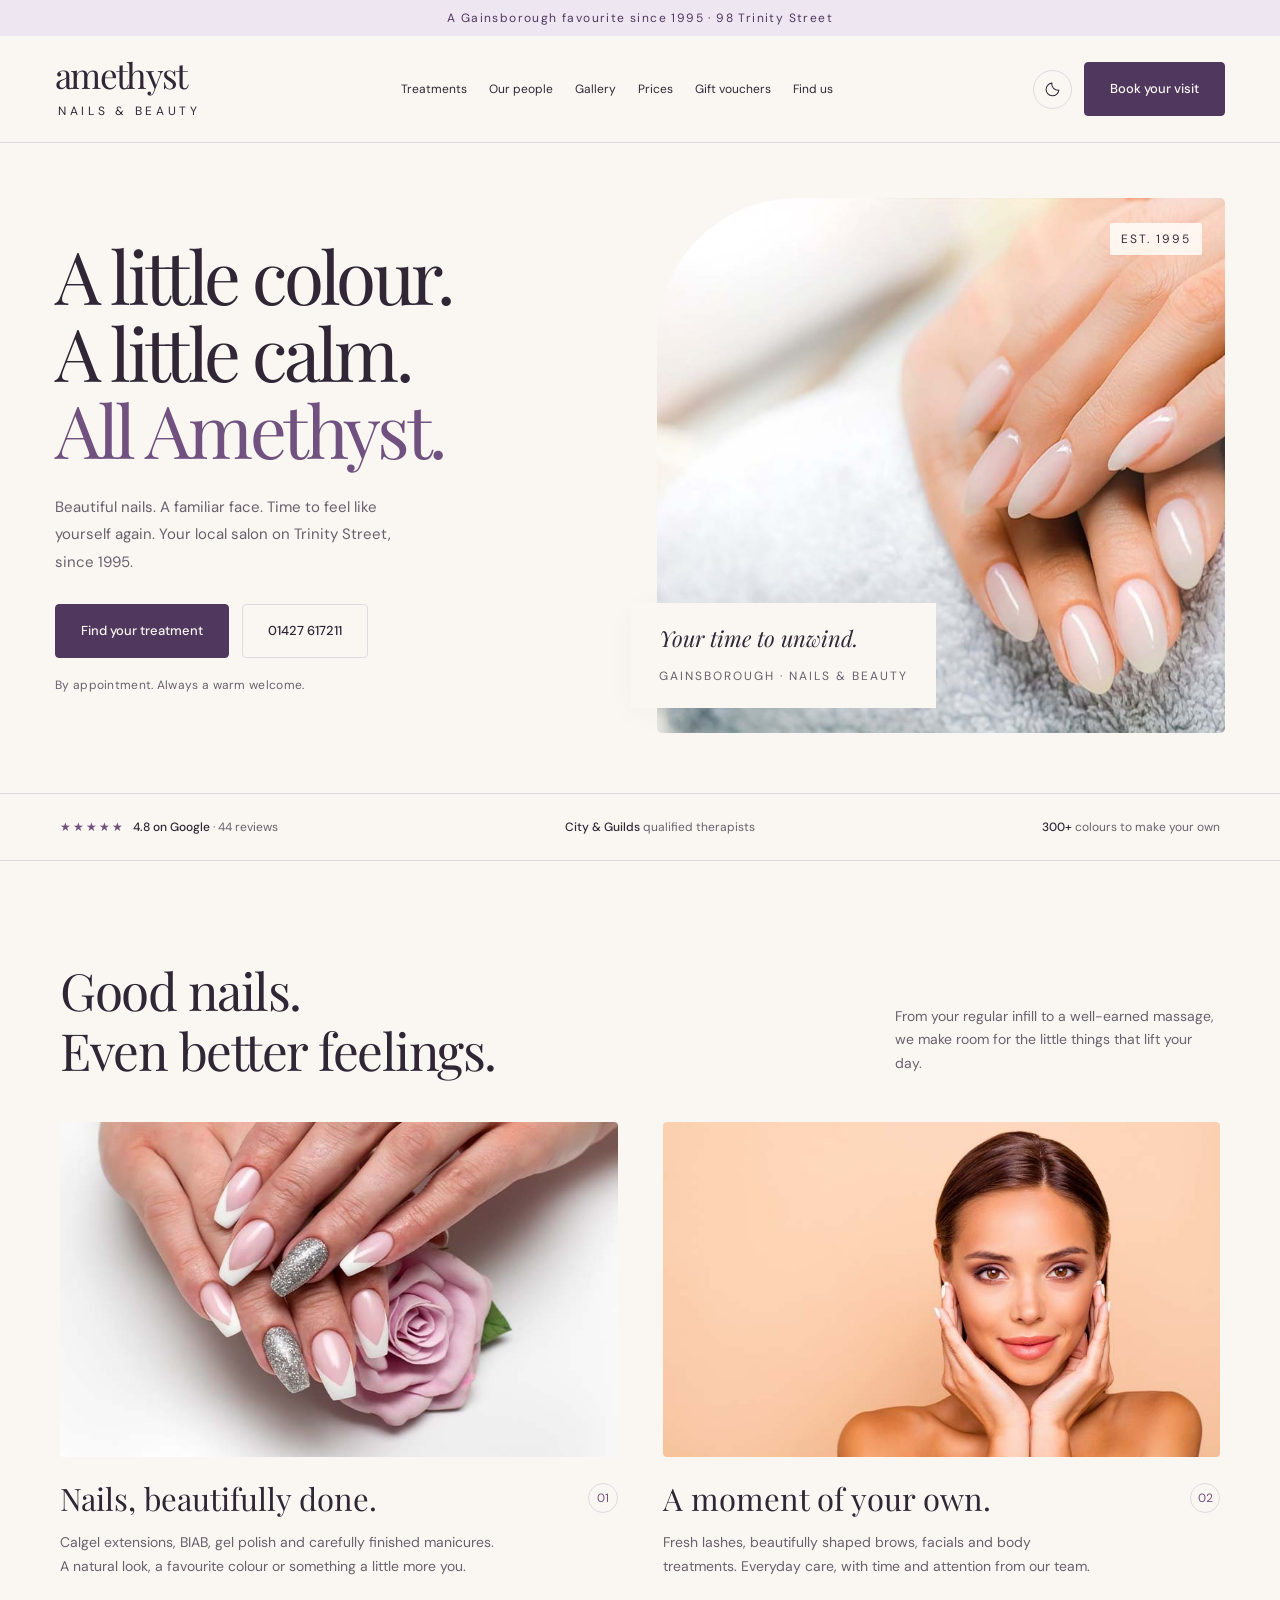
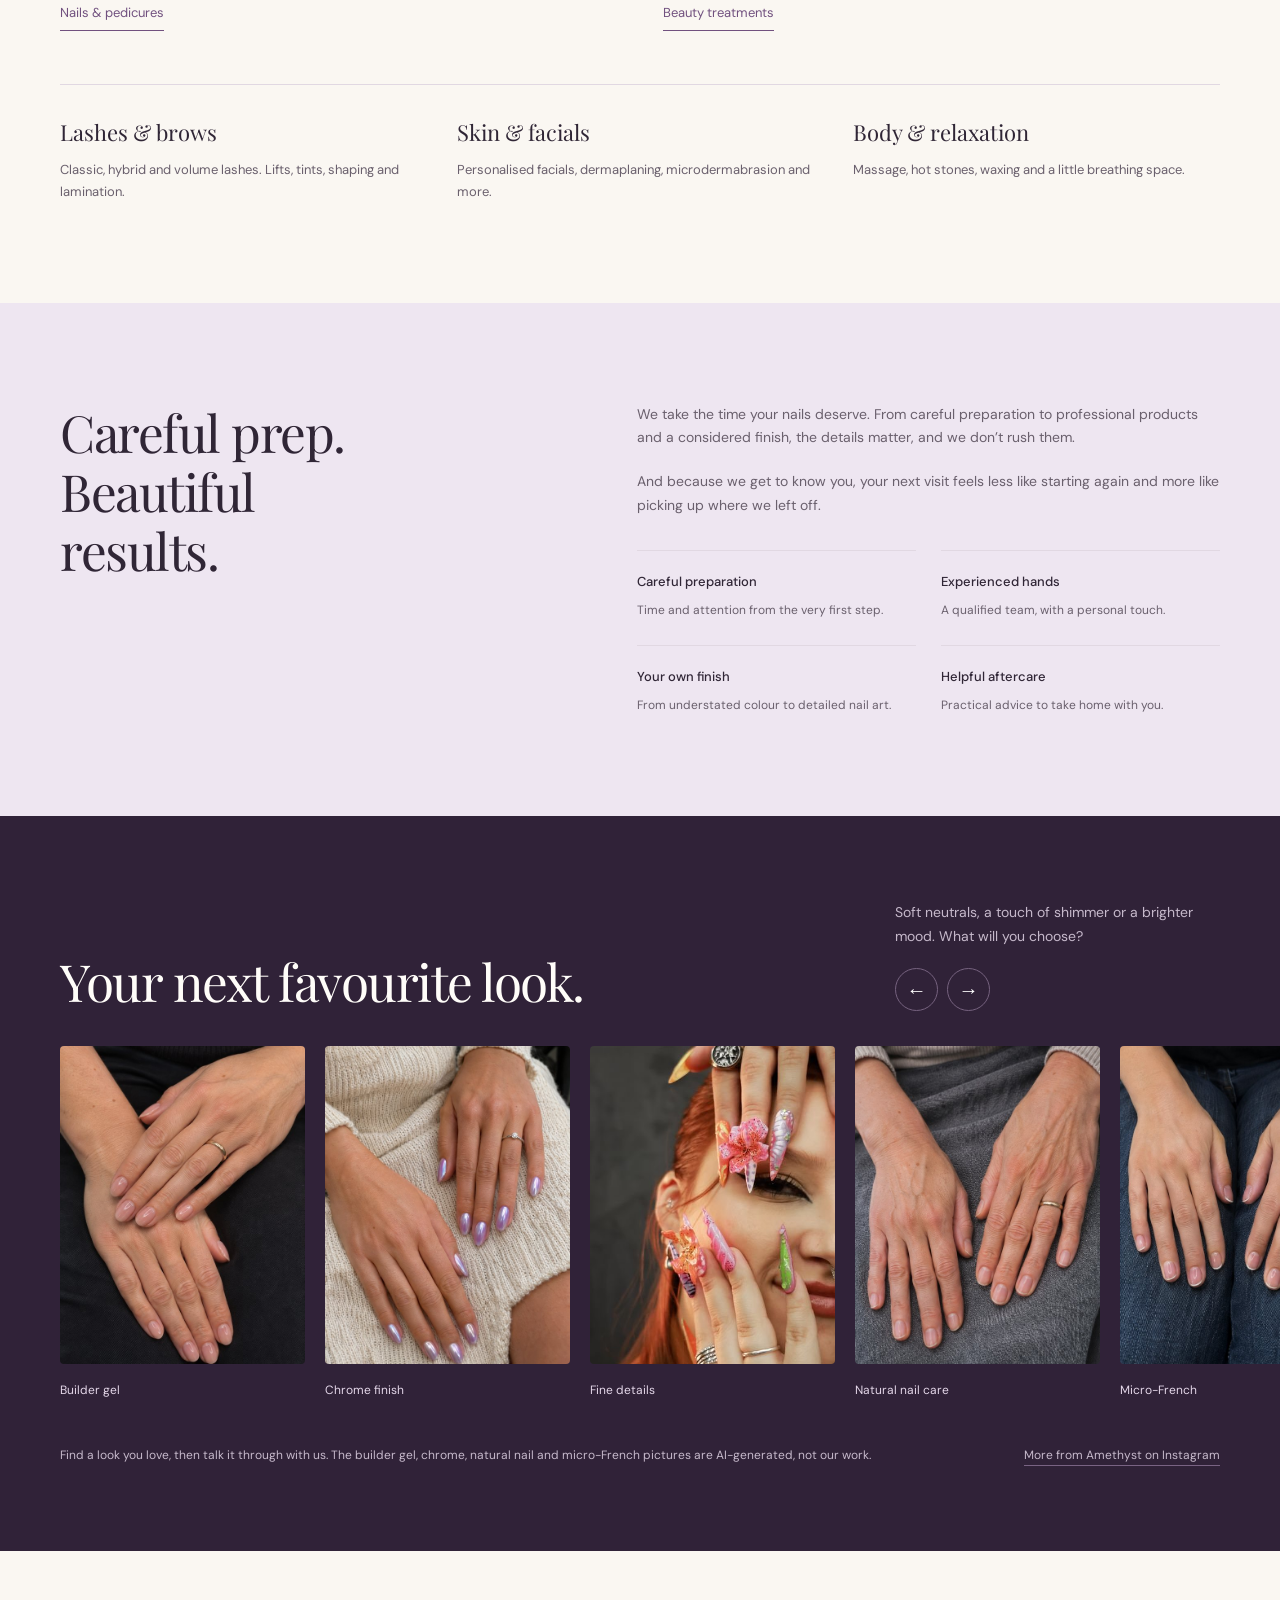
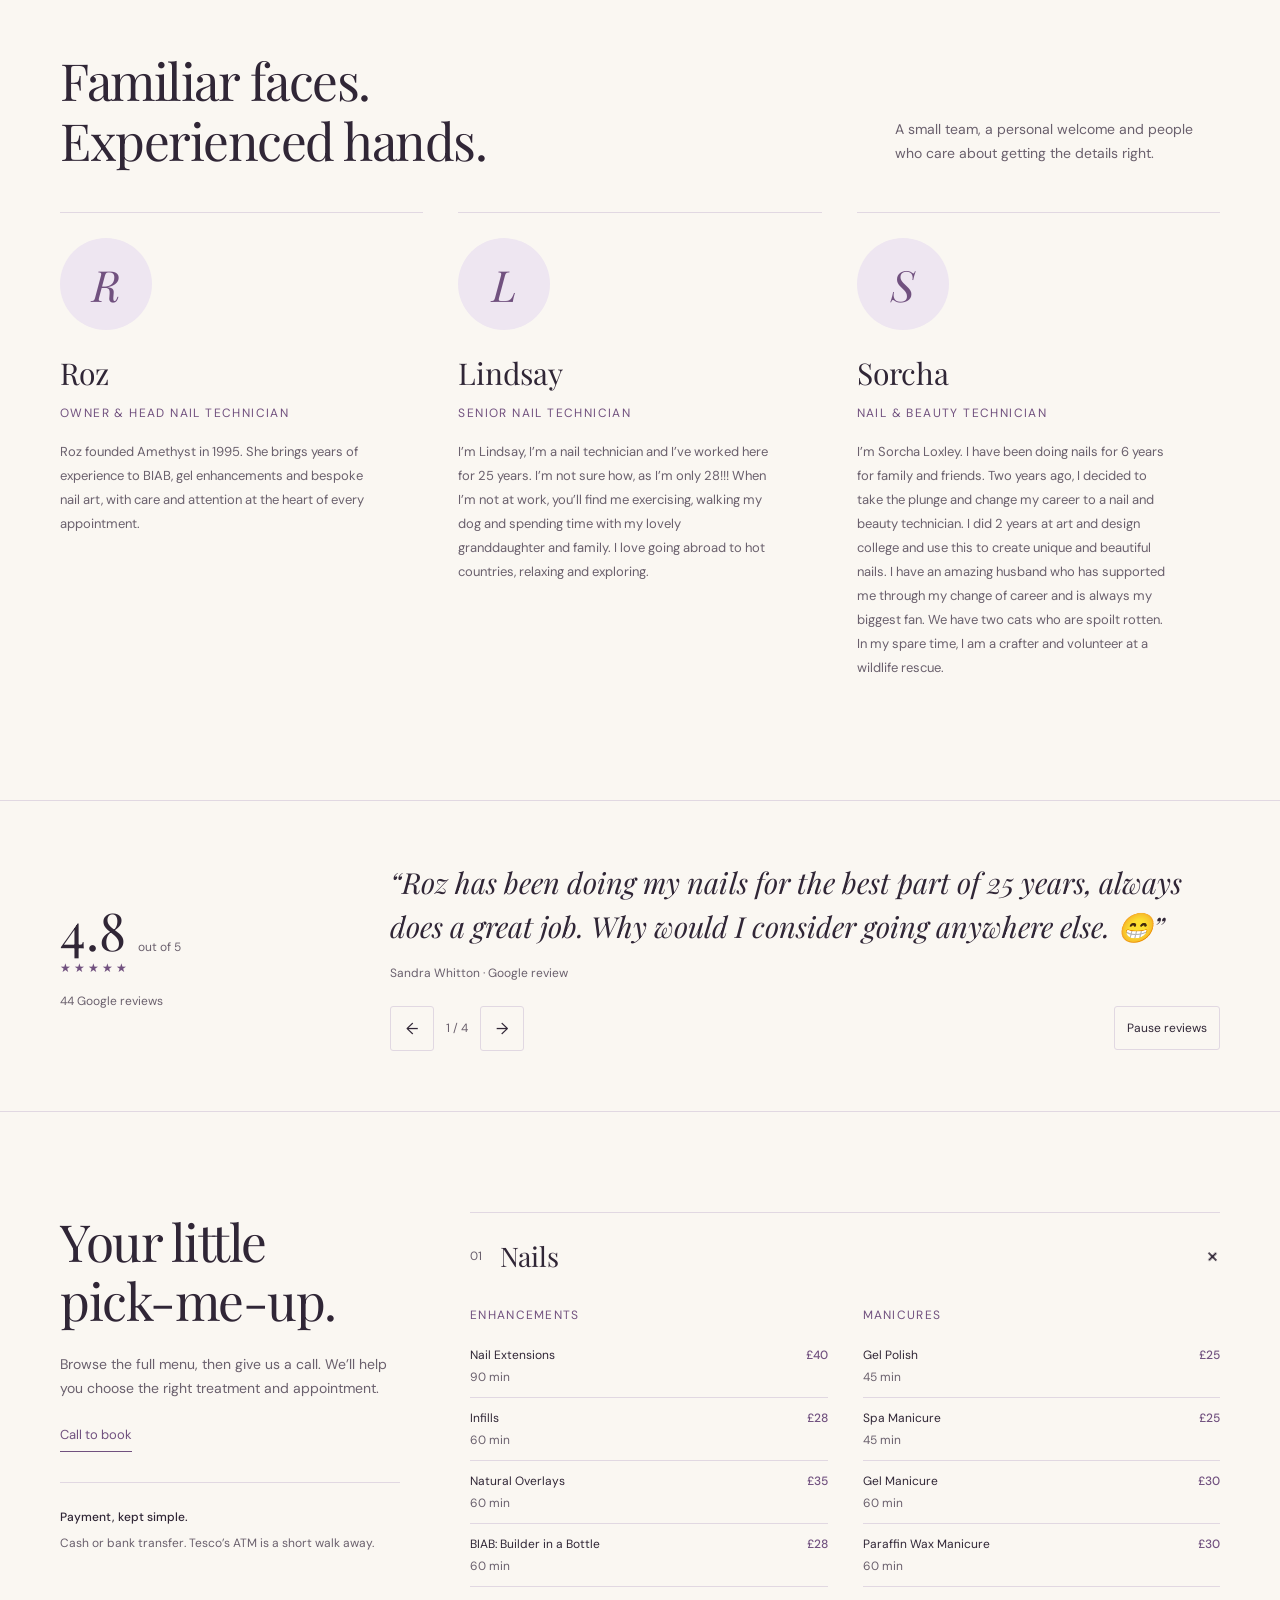
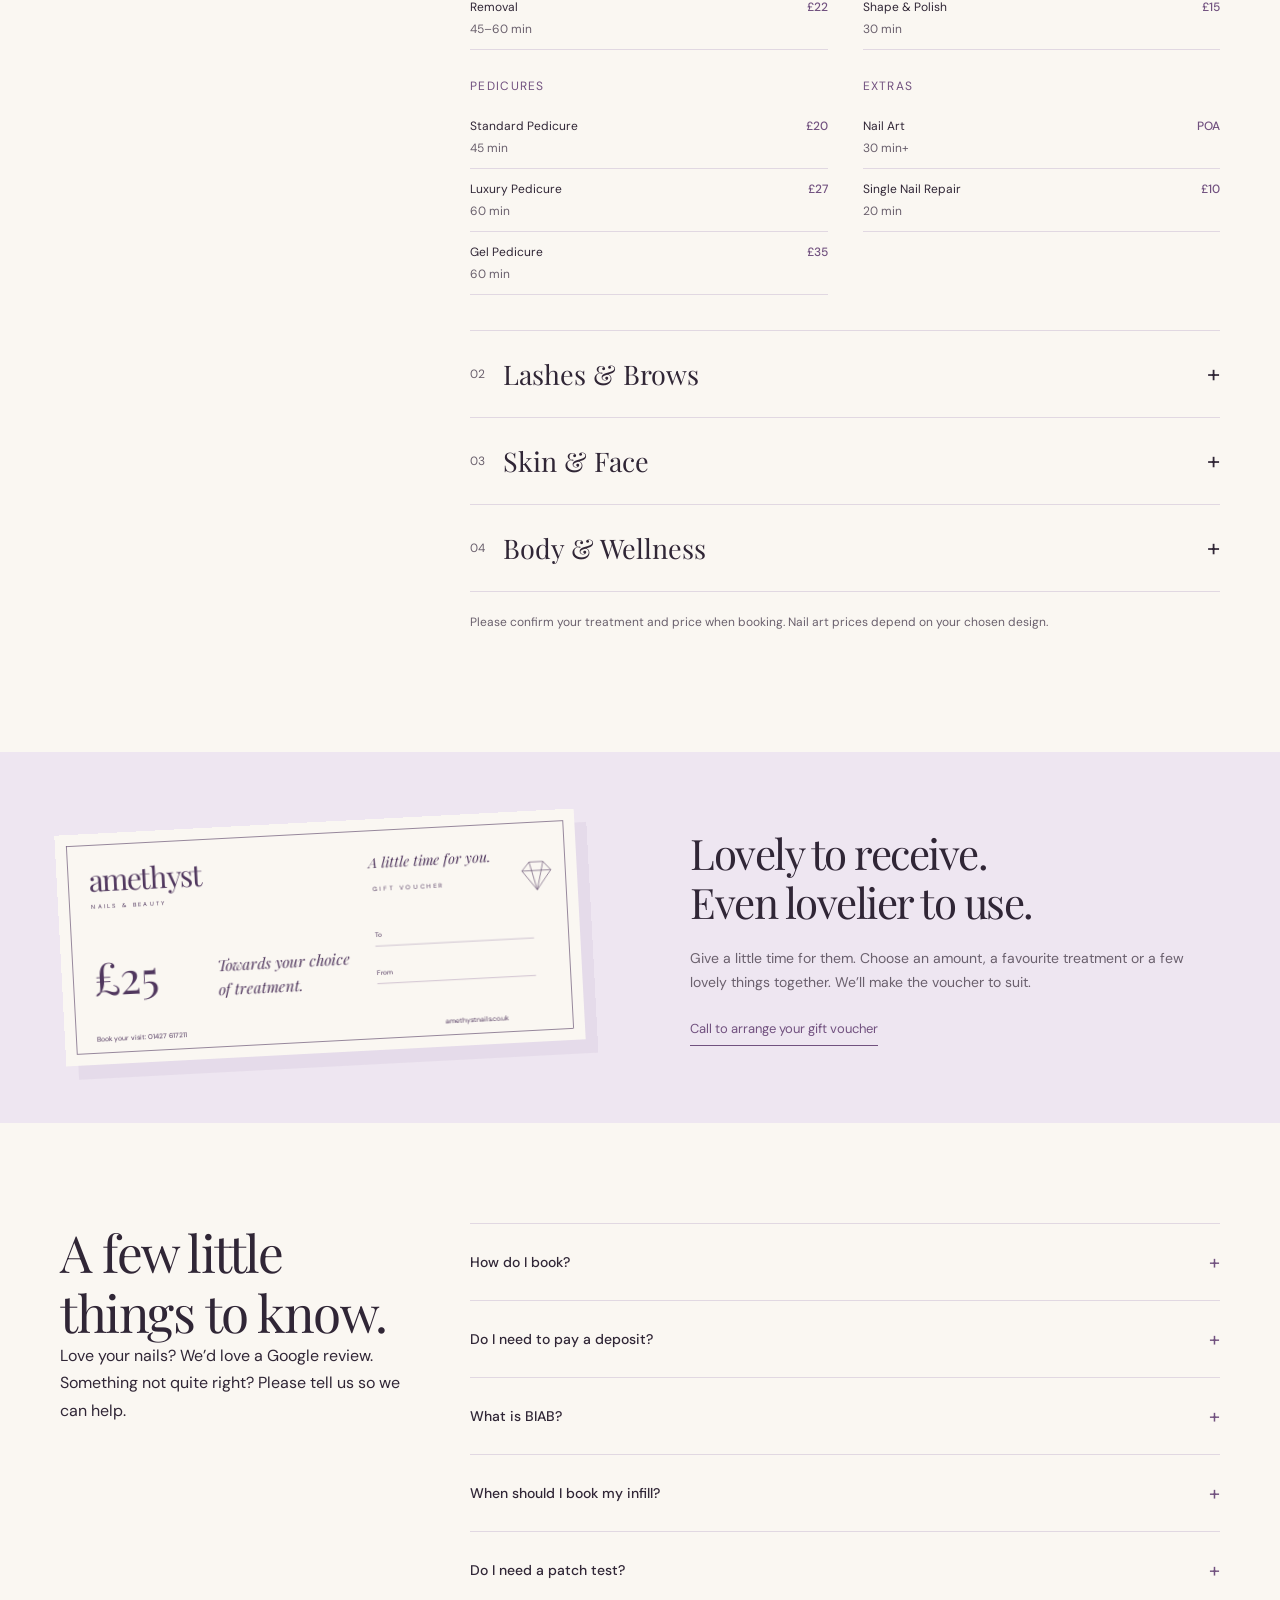
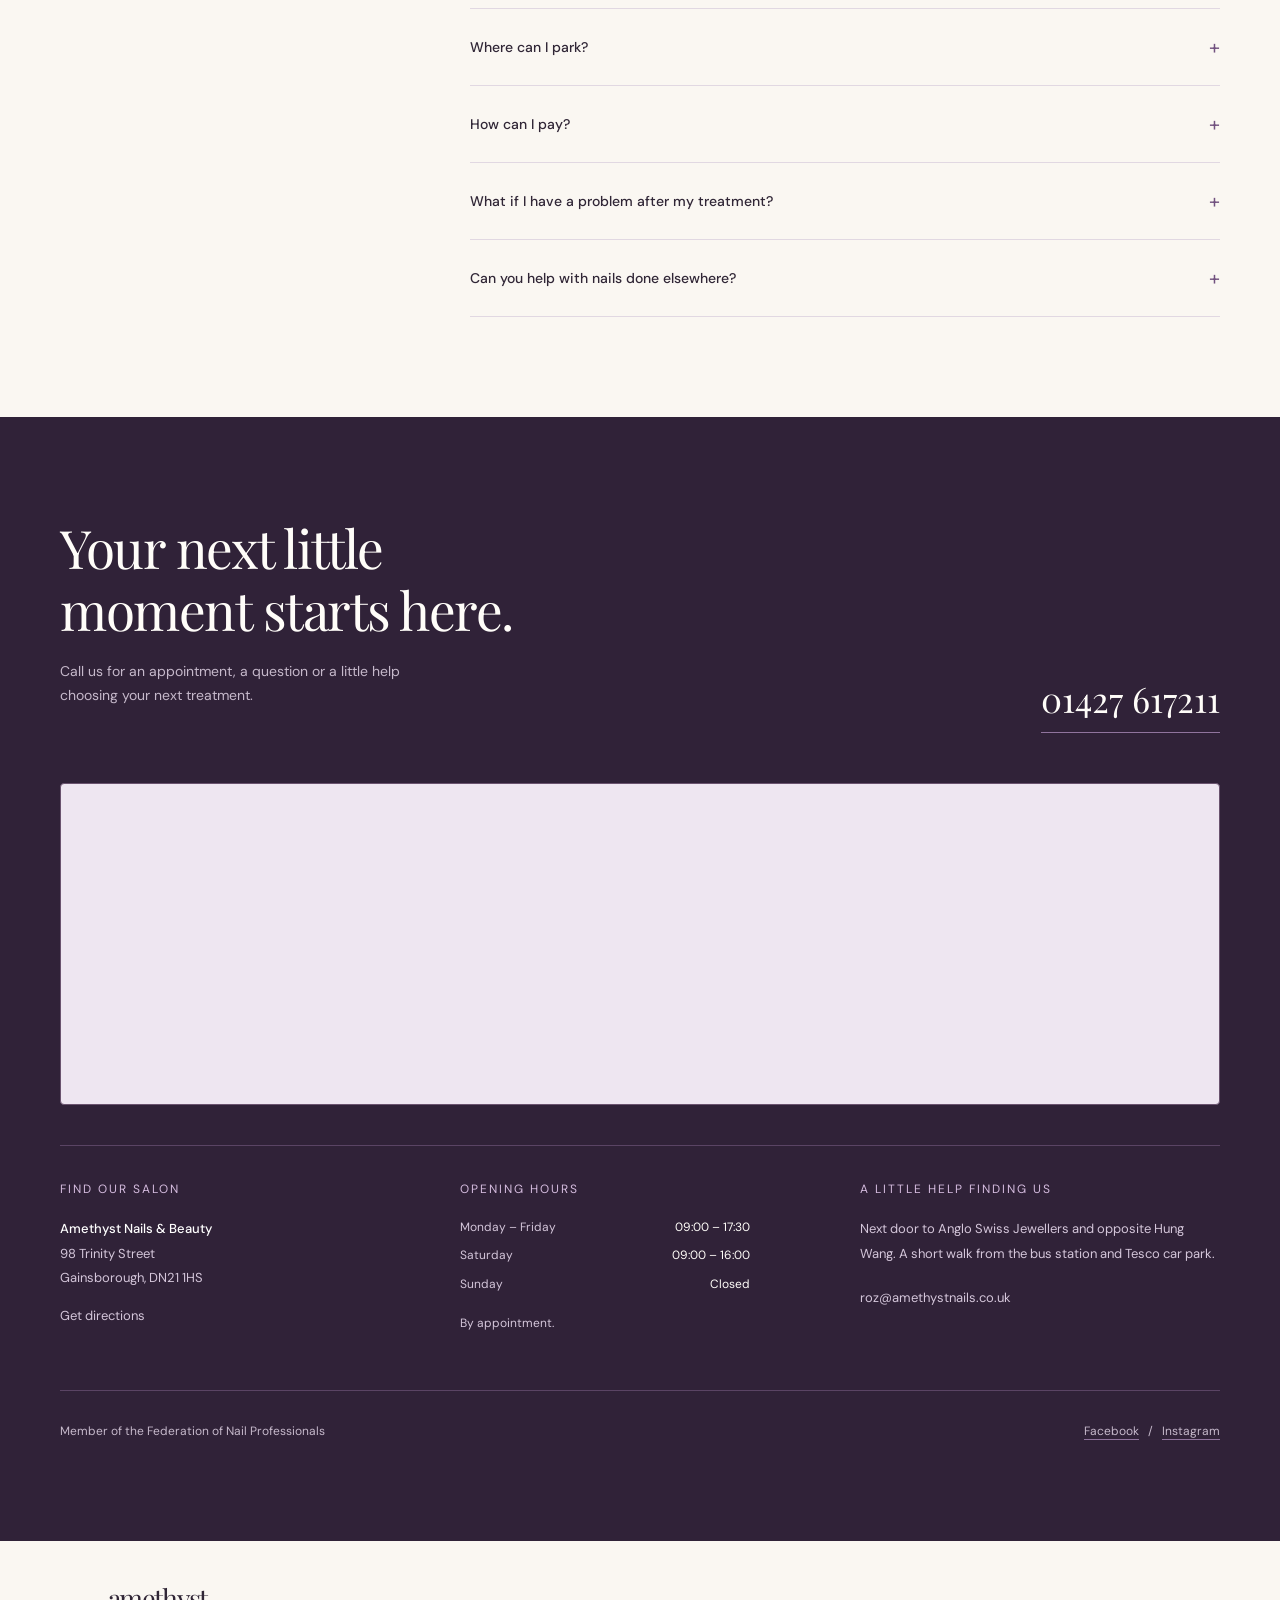
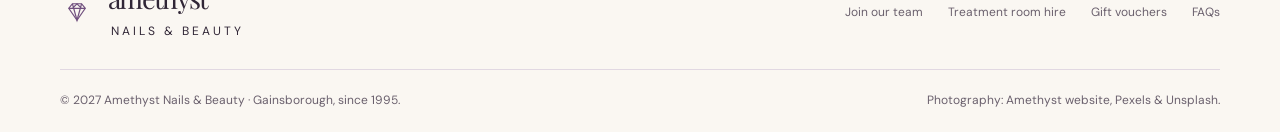
==== index.html @ da6c79a5 "Gallery: new AI-generated pictures for four looks, labelled as such Co-Authored-By: Claude Sonnet 5." ====
<!doctype html><html lang="en-GB"><head><meta charset="utf-8"><meta name="viewport" content="width=device-width,initial-scale=1"><title>Amethyst Nails & Beauty | Gainsborough, since 1995</title><meta name="description" content="A little colour. A little calm. Calgel, BIAB, gel nails, lashes, brows and beauty treatments at Amethyst, Gainsborough. Call 01427 617211."><meta name="theme-color" content="#faf7f2"><meta property="og:title" content="Amethyst Nails & Beauty: A little colour. A little calm."><meta property="og:description" content="Nails, beauty and time for you. Gainsborough, since 1995."><meta property="og:type" content="website"><meta property="og:url" content="https://amethyst-nails-beauty.tautfeast8.chatgpt.site/"><meta property="og:image" content="https://amethyst-nails-beauty.tautfeast8.chatgpt.site/assets/slide-1.jpg"><link rel="canonical" href="https://amethyst-nails-beauty.tautfeast8.chatgpt.site/"><link rel="icon" href="assets/favicon.svg" type="image/svg+xml"><link rel="stylesheet" href="polish.css"><link rel="preconnect" href="https://fonts.googleapis.com"><link rel="preconnect" href="https://fonts.gstatic.com" crossorigin><script>try{if(localStorage.getItem('amethyst-theme')==='dark')document.documentElement.classList.add('dark')}catch(e){}</script>
<script type="application/ld+json">{"@context": "https://schema.org", "@type": ["LocalBusiness", "NailSalon"], "name": "Amethyst Nails & Beauty", "url": "https://amethyst-nails-beauty.tautfeast8.chatgpt.site/", "telephone": "+441427617211", "address": {"@type": "PostalAddress", "streetAddress": "98 Trinity Street", "addressLocality": "Gainsborough", "postalCode": "DN21 1HS", "addressCountry": "GB"}, "geo": {"@type": "GeoCoordinates", "latitude": 53.399, "longitude": -0.774}, "openingHoursSpecification": [{"@type": "OpeningHoursSpecification", "dayOfWeek": ["Monday", "Tuesday", "Wednesday", "Thursday", "Friday"], "opens": "09:00", "closes": "17:30"}, {"@type": "OpeningHoursSpecification", "dayOfWeek": ["Saturday"], "opens": "09:00", "closes": "16:00"}], "priceRange": "££", "description": "Nails, lashes, brows and beauty treatments in Gainsborough, since 1995.", "foundingDate": "1995", "image": "https://amethyst-nails-beauty.tautfeast8.chatgpt.site/assets/slide-1.jpg"}</script></head><body><a class="skip" href="#main">Skip to content</a><div class="topline">A Gainsborough favourite since 1995 · 98 Trinity Street</div><header class="site-header"><div class="nav-inner"><a class="wordmark" href="#" aria-label="Amethyst Nails and Beauty home">amethyst<small>Nails & Beauty</small></a><nav class="desktop-nav" aria-label="Main navigation"><a href="#services">Treatments</a><a href="#team">Our people</a><a href="#gallery">Gallery</a><a href="#prices">Prices</a><a href="#vouchers">Gift vouchers</a><a href="#contact">Find us</a></nav><div class="nav-actions"><button type="button" class="theme-button" aria-label="Switch to dark mode" aria-pressed="false"><svg viewBox="0 0 24 24" fill="none" stroke="currentColor" stroke-width="1.5" aria-hidden="true"><path d="M20.9 13A9 9 0 0 1 11 3a9 9 0 1 0 9.9 10Z"/></svg></button><a class="btn" href="tel:01427617211">Book your visit</a><button type="button" class="menu-button" aria-controls="mobile-nav" aria-expanded="false">Menu <span aria-hidden="true">＋</span></button></div></div><nav class="mobile-nav" id="mobile-nav" aria-label="Mobile navigation"><a href="#services">Treatments</a><a href="#team">Our people</a><a href="#gallery">Gallery</a><a href="#prices">Treatment prices</a><a href="#vouchers">Gift vouchers</a><a href="#contact">Find us</a><a class="btn" href="tel:01427617211">Call 01427 617211</a></nav></header>
<main id="main"><section class="hero" aria-labelledby="hero-title"><div class="hero-copy"><h1 id="hero-title">A little colour.<br>A little calm.<br><em>All Amethyst.</em></h1><p>Beautiful nails. A familiar face. Time to feel like yourself again. Your local salon on Trinity Street, since 1995.</p><div class="hero-actions"><a class="btn" href="#prices">Find your treatment</a><a class="btn outline" href="tel:01427617211">01427 617211</a></div><div class="hero-note">By appointment. Always a warm welcome.</div></div><div class="hero-visual"><img src="assets/slide-1.jpg" alt="Soft pink nails resting on a white towel" width="760" height="640" fetchpriority="high"><span class="hero-index">EST. 1995</span><div class="image-caption"><span>Your time to unwind.</span><small>Gainsborough · Nails & Beauty</small></div></div></section>
<div class="trust-strip"><div class="wrap trust-inner"><span><span class="stars" aria-hidden="true">★★★★★</span><b>4.8 on Google</b> · 44 reviews</span><span><b>City & Guilds</b> qualified therapists</span><span><b>300+</b> colours to make your own</span></div></div>
<section class="wrap section" id="services"><div class="section-top"><div><h2>Good nails.<br>Even better feelings.</h2></div><p>From your regular infill to a well-earned massage, we make room for the little things that lift your day.</p></div><div class="services"><article class="service-feature"><img src="assets/img-feature-1.jpg" alt="French manicure with silver glitter accents" width="770" height="514" loading="lazy"><div class="service-label"><h3>Nails, beautifully done.</h3><span aria-hidden="true">01</span></div><p>Calgel extensions, BIAB, gel polish and carefully finished manicures. A natural look, a favourite colour or something a little more you.</p><a href="#prices" class="text-link" data-open-price="Nails">Nails & pedicures</a></article><article class="service-feature"><img src="assets/img-feature-2.jpg" alt="Relaxing beauty treatment" width="770" height="514" loading="lazy"><div class="service-label"><h3>A moment of your own.</h3><span aria-hidden="true">02</span></div><p>Fresh lashes, beautifully shaped brows, facials and body treatments. Everyday care, with time and attention from our team.</p><a href="#prices" class="text-link" data-open-price="Lashes & Brows">Beauty treatments</a></article></div><div class="service-mini"><div><h4>Lashes & brows</h4><p>Classic, hybrid and volume lashes. Lifts, tints, shaping and lamination.</p></div><div><h4>Skin & facials</h4><p>Personalised facials, dermaplaning, microdermabrasion and more.</p></div><div><h4>Body & relaxation</h4><p>Massage, hot stones, waxing and a little breathing space.</p></div></div></section>
<section class="experience" id="why-us"><div class="wrap section experience-grid"><div><h2>Careful prep.<br><em>Beautiful results.</em></h2></div><div><p>We take the time your nails deserve. From careful preparation to professional products and a considered finish, the details matter, and we don’t rush them.</p><p>And because we get to know you, your next visit feels less like starting again and more like picking up where we left off.</p><div class="principles"><div><b>Careful preparation</b><span>Time and attention from the very first step.</span></div><div><b>Experienced hands</b><span>A qualified team, with a personal touch.</span></div><div><b>Your own finish</b><span>From understated colour to detailed nail art.</span></div><div><b>Helpful aftercare</b><span>Practical advice to take home with you.</span></div></div></div></div></section>
<section class="gallery-section" id="gallery"><div class="wrap section-top"><div><h2>Your next favourite look.</h2></div><div><p>Soft neutrals, a touch of shimmer or a brighter mood. What will you choose?</p><div class="gallery-controls"><button class="gallery-button" type="button" data-scroll="-1" aria-label="Previous gallery images"><span class="arrow" aria-hidden="true">←</span></button><button class="gallery-button" type="button" data-scroll="1" aria-label="Next gallery images"><span class="arrow" aria-hidden="true">→</span></button></div></div></div><div class="gallery-track" id="gallery-track" tabindex="0" role="region" aria-label="Nail and beauty inspiration gallery"><figure class="gallery-card"><img class="gallery-image" src="assets/look-gel.jpg" alt="Builder gel inspiration" loading="lazy" width="400" height="530"><figcaption>Builder gel</figcaption></figure><figure class="gallery-card"><img class="gallery-image" src="assets/look-chrome.jpg" alt="Chrome finish inspiration" loading="lazy" width="400" height="530"><figcaption>Chrome finish</figcaption></figure><figure class="gallery-card"><img class="gallery-image" src="assets/look-3.jpg" alt="Fine details inspiration" loading="lazy" width="400" height="530"><figcaption>Fine details</figcaption></figure><figure class="gallery-card"><img class="gallery-image" src="assets/look-natural.jpg" alt="Natural nail care inspiration" loading="lazy" width="400" height="530"><figcaption>Natural nail care</figcaption></figure><figure class="gallery-card"><img class="gallery-image" src="assets/look-french.jpg" alt="Micro-French inspiration" loading="lazy" width="400" height="530"><figcaption>Micro-French</figcaption></figure><figure class="gallery-card"><img class="gallery-image" src="assets/look-6.jpg" alt="Lash extension inspiration" loading="lazy" width="400" height="530"><figcaption>Lash inspiration</figcaption></figure></div><div class="wrap gallery-foot"><span>Find a look you love, then talk it through with us. The builder gel, chrome, natural nail and micro-French pictures are AI-generated, not our work.</span><a href="https://www.instagram.com/amethystnails_beauty/" target="_blank" rel="noopener">More from Amethyst on Instagram</a></div></section>
<section class="wrap section" id="team"><div class="section-top"><div><h2>Familiar faces.<br>Experienced hands.</h2></div><p>A small team, a personal welcome and people who care about getting the details right.</p></div><div class="team-grid"><article class="team-card"><div class="monogram" aria-hidden="true">R</div><h3>Roz</h3><span class="team-role">Owner & head nail technician</span><p>Roz founded Amethyst in 1995. She brings years of experience to BIAB, gel enhancements and bespoke nail art, with care and attention at the heart of every appointment.</p></article><article class="team-card"><div class="monogram" aria-hidden="true">L</div><h3>Lindsay</h3><span class="team-role">Senior nail technician</span><p>I’m Lindsay, I’m a nail technician and I’ve worked here for 25 years. I’m not sure how, as I’m only 28!!! When I’m not at work, you’ll find me exercising, walking my dog and spending time with my lovely granddaughter and family. I love going abroad to hot countries, relaxing and exploring.</p></article><article class="team-card"><div class="monogram" aria-hidden="true">S</div><h3>Sorcha</h3><span class="team-role">Nail &amp; beauty technician</span><p>I’m Sorcha Loxley. I have been doing nails for 6 years for family and friends. Two years ago, I decided to take the plunge and change my career to a nail and beauty technician. I did 2 years at art and design college and use this to create unique and beautiful nails. I have an amazing husband who has supported me through my change of career and is always my biggest fan. We have two cats who are spoilt rotten. In my spare time, I am a crafter and volunteer at a wildlife rescue.</p></article></div></section>
<section class="review-section" id="client-reviews" aria-label="Client reviews"><div class="wrap review-inner"><div class="review-rating"><div class="rating-number">4.8 <span>out of 5</span></div><div class="stars" aria-label="Rated 4.8 out of 5">★★★★★</div><p>44 Google reviews</p></div><div class="review-carousel" role="region" aria-roledescription="carousel" aria-label="Google client reviews"><div class="review-slides"><blockquote class="review-quote review-slide" role="group" aria-roledescription="slide" aria-label="1 of 4"><p>“Roz has been doing my nails for the best part of 25 years, always does a great job. Why would I consider going anywhere else. 😁”</p><footer>Sandra Whitton · Google review</footer></blockquote><blockquote class="review-quote review-slide" aria-hidden="true" inert role="group" aria-roledescription="slide" aria-label="2 of 4"><p>“Very friendly staff, great service and very happy with my nails.”</p><footer>Lauren Jade Cooper · Google review</footer></blockquote><blockquote class="review-quote review-slide" aria-hidden="true" inert role="group" aria-roledescription="slide" aria-label="3 of 4"><p>“Wonderful place to have your nails done and staff are lovely. Highly recommended.”</p><footer>Mel Tredwell · Google review</footer></blockquote><blockquote class="review-quote review-slide" aria-hidden="true" inert role="group" aria-roledescription="slide" aria-label="4 of 4"><p>“A lovely relaxing manicure, my hands feel amazing and I love the honey smell from the scrub. Thank you”</p><footer>Beth Evans · Google review</footer></blockquote></div><div class="review-controls" hidden><button type="button" data-review-step="-1" aria-label="Previous review">←</button><span class="review-position" aria-live="polite">1 / 4</span><button type="button" data-review-step="1" aria-label="Next review">→</button><button type="button" class="review-pause" aria-pressed="false">Pause reviews</button></div></div></div></section>
<style>
#client-reviews .review-slides{display:grid}
#client-reviews .review-slide{grid-area:1/1}
#client-reviews .review-slide[aria-hidden="true"]{visibility:hidden}
#client-reviews .review-controls:not([hidden]){display:flex;align-items:center;gap:12px;margin-top:22px}
#client-reviews .review-controls button{background:transparent;color:var(--ink,inherit);border:1px solid var(--line);border-radius:3px;min-width:44px;min-height:44px;padding:8px 12px;font:inherit;cursor:pointer}
#client-reviews .review-controls button:focus-visible{outline:2px solid var(--accent);outline-offset:3px}
#client-reviews .review-position{font:12px var(--sans);color:var(--muted)}
#client-reviews .review-pause{margin-left:auto;font-size:12px!important}
</style>
<script>
(()=>{
const root=document.querySelector('#client-reviews .review-carousel');
if(!root)return;
const slides=[...root.querySelectorAll('.review-slide')];
const controls=root.querySelector('.review-controls');
const position=root.querySelector('.review-position');
const pause=root.querySelector('.review-pause');
let index=0,timer,hovered=false,focused=false,touching=false;
let paused=false;
function syncPause(){pause.textContent=paused?'Resume reviews':'Pause reviews';pause.setAttribute('aria-pressed',String(paused));}
function schedule(){clearTimeout(timer);if(!paused&&!hovered&&!focused&&!touching&&!document.hidden)timer=setTimeout(()=>show(index+1,false),8000);}
function show(next,manual){index=(next+slides.length)%slides.length;slides.forEach((slide,i)=>{const hidden=i!==index;slide.setAttribute('aria-hidden',String(hidden));slide.inert=hidden;});position.setAttribute('aria-live',manual?'polite':'off');position.textContent=(index+1)+' / '+slides.length;schedule();}
controls.hidden=false;
root.querySelectorAll('[data-review-step]').forEach(button=>button.addEventListener('click',()=>show(index+Number(button.dataset.reviewStep),true)));
pause.addEventListener('click',()=>{paused=!paused;if(!paused){focused=false;hovered=false;touching=false;}syncPause();schedule();});
root.addEventListener('pointerenter',event=>{if(event.pointerType==='mouse'){hovered=true;schedule();}});
root.addEventListener('pointerleave',()=>{hovered=false;schedule();});
root.addEventListener('pointerdown',event=>{if(event.pointerType==='touch'){touching=true;schedule();}});
function releaseTouch(event){if(event.pointerType==='touch'){touching=false;schedule();}}
document.addEventListener('pointerup',releaseTouch);
document.addEventListener('pointercancel',releaseTouch);
root.addEventListener('focusin',()=>{focused=true;schedule();});
root.addEventListener('focusout',event=>{if(!root.contains(event.relatedTarget)){focused=false;schedule();}});
document.addEventListener('visibilitychange',schedule);
syncPause();schedule();
})();
</script>
<section class="wrap section prices-layout" id="prices"><div class="price-intro"><h2>Your little<br><em>pick-me-up.</em></h2><p>Browse the full menu, then give us a call. We’ll help you choose the right treatment and appointment.</p><a href="tel:01427617211" class="text-link">Call to book</a><div class="payment"><b>Payment, kept simple.</b>Cash or bank transfer. Tesco’s ATM is a short walk away.</div></div><div class="price-menu"><details class="price-category" open><summary><span class="category-number">01</span>Nails<span class="plus" aria-hidden="true">+</span></summary><div class="price-body"><div class="price-group"><h4>Enhancements</h4><ul><li><div>Nail Extensions<small>90 min</small></div><strong>£40</strong></li><li><div>Infills<small>60 min</small></div><strong>£28</strong></li><li><div>Natural Overlays<small>60 min</small></div><strong>£35</strong></li><li><div>BIAB: Builder in a Bottle<small>60 min</small></div><strong>£28</strong></li><li><div>Removal<small>45–60 min</small></div><strong>£22</strong></li></ul></div><div class="price-group"><h4>Manicures</h4><ul><li><div>Gel Polish<small>45 min</small></div><strong>£25</strong></li><li><div>Spa Manicure<small>45 min</small></div><strong>£25</strong></li><li><div>Gel Manicure<small>60 min</small></div><strong>£30</strong></li><li><div>Paraffin Wax Manicure<small>60 min</small></div><strong>£30</strong></li><li><div>Shape &amp; Polish<small>30 min</small></div><strong>£15</strong></li></ul></div><div class="price-group"><h4>Pedicures</h4><ul><li><div>Standard Pedicure<small>45 min</small></div><strong>£20</strong></li><li><div>Luxury Pedicure<small>60 min</small></div><strong>£27</strong></li><li><div>Gel Pedicure<small>60 min</small></div><strong>£35</strong></li></ul></div><div class="price-group"><h4>Extras</h4><ul><li><div>Nail Art<small>30 min+</small></div><strong>POA</strong></li><li><div>Single Nail Repair<small>20 min</small></div><strong>£10</strong></li></ul></div></div></details><details class="price-category" ><summary><span class="category-number">02</span>Lashes &amp; Brows<span class="plus" aria-hidden="true">+</span></summary><div class="price-body"><div class="price-group"><h4>Lash Extensions</h4><ul><li><div>Classic Lashes<small>90 min</small></div><strong>£35</strong></li><li><div>Hybrid Lashes<small>2 hr</small></div><strong>£45</strong></li><li><div>Russian Volume Lashes<small>up to 3 hr</small></div><strong>£55</strong></li><li><div>2-Week Infill<small></small></div><strong>£23</strong></li><li><div>3-Week Infill<small></small></div><strong>£26</strong></li><li><div>Eyelash Lift<small>45 min</small></div><strong>£27</strong></li></ul></div><div class="price-group"><h4>Brows &amp; Tinting</h4><ul><li><div>Brow Lamination<small>30 min</small></div><strong>£25</strong></li><li><div>Henna Brows<small>60 min</small></div><strong>£34</strong></li><li><div>Eyebrow Shape<small>15 min</small></div><strong>£11</strong></li><li><div>Eyebrow Tint<small>15 min</small></div><strong>£11</strong></li><li><div>Eyelash Tint<small>30 min</small></div><strong>£13</strong></li><li><div>Lash &amp; Brow Tint<small>30 min</small></div><strong>£20</strong></li></ul></div></div></details><details class="price-category" ><summary><span class="category-number">03</span>Skin &amp; Face<span class="plus" aria-hidden="true">+</span></summary><div class="price-body"><div class="price-group"><h4>Advanced Skin Treatments</h4><ul><li><div>Hydradermabrasion<small>1 hr</small></div><strong>£50</strong></li><li><div>Micro Needling<small>1 hr</small></div><strong>£60</strong></li><li><div>Microdermabrasion<small>45 min</small></div><strong>£32</strong></li><li><div>Dermaplaning<small>45 min</small></div><strong>£35</strong></li></ul></div><div class="price-group"><h4>Facials: express from £23, full treatment from £35</h4><ul><li><div>Pick Me Up Express<small>30 min</small></div><strong>£23</strong></li><li><div>Squeaky Clean Deep Cleansing<small></small></div><strong>£23 / £35</strong></li><li><div>Plump Me Up Hydrating<small></small></div><strong>£23 / £35</strong></li><li><div>Make Me Glow Anti-Ageing<small></small></div><strong>£23 / £35</strong></li><li><div>Aromatherapy Facial<small>75 min</small></div><strong>£45</strong></li></ul></div></div></details><details class="price-category" ><summary><span class="category-number">04</span>Body &amp; Wellness<span class="plus" aria-hidden="true">+</span></summary><div class="price-body"><div class="price-group"><h4>Massage</h4><ul><li><div>Back Massage<small>30 min</small></div><strong>£23</strong></li><li><div>Aroma Back<small>45 min</small></div><strong>£28</strong></li><li><div>Hot Stones Back<small>30 min</small></div><strong>£26</strong></li><li><div>Full Body Massage<small>60 min</small></div><strong>£38</strong></li><li><div>Hot Stones Full Body<small>60 min</small></div><strong>£40</strong></li><li><div>Aroma Full Body<small>90 min</small></div><strong>£48</strong></li></ul></div><div class="price-group"><h4>Waxing</h4><ul><li><div>Full Leg<small>45 min</small></div><strong>£25</strong></li><li><div>Half Leg<small>30 min</small></div><strong>£18</strong></li><li><div>Full Leg &amp; Bikini<small>60 min</small></div><strong>£33</strong></li><li><div>Half Leg &amp; Bikini<small>45 min</small></div><strong>£28</strong></li><li><div>Standard Bikini<small>15 min</small></div><strong>£15</strong></li><li><div>Underarm<small>15 min</small></div><strong>£13</strong></li><li><div>Upper Lip &amp; Chin<small>15 min</small></div><strong>£12</strong></li><li><div>Back &amp; Shoulder<small>30 min</small></div><strong>£28</strong></li></ul></div><div class="price-group"><h4>Holistic &amp; Other</h4><ul><li><div>Indian Head Massage<small>30 min</small></div><strong>£22</strong></li><li><div>Hopi Ear Candles<small>45 min</small></div><strong>£32</strong></li><li><div>Spray Tan<small>15 min</small></div><strong>£20</strong></li><li><div>Ear Piercing (both ears)<small>20 min</small></div><strong>£40</strong></li></ul></div></div></details><p class="price-foot">Please confirm your treatment and price when booking. Nail art prices depend on your chosen design.</p></div></section>
<section class="gift-section" id="vouchers"><div class="wrap gift-grid"><div class="gift-card voucher-cheque" role="img" aria-label="Amethyst £25 gift voucher, with purple lettering and a fine border on light card"><svg viewBox="0 0 1800 800" xmlns="http://www.w3.org/2000/svg" aria-hidden="true" focusable="false"><rect width="1800" height="800" fill="#faf7f2"/><g fill="#50375e"><rect x="40" y="40" width="1720" height="720" fill="none" stroke="#50375e" stroke-width="2"/><text x="110" y="200" class="voucher-serif" font-size="103" letter-spacing="-5">amethyst</text><text x="115" y="260" class="voucher-sans" font-size="20" letter-spacing="8">NAILS &amp; BEAUTY</text><text x="1080" y="170" class="voucher-serif" font-size="49" font-style="italic">A little time for you.</text><text x="1090" y="250" class="voucher-sans" font-size="21" letter-spacing="9">GIFT VOUCHER</text><path d="m1610 207 26-30h48l26 30-50 67-50-67Z M1610 207h100 M1636 177l24 97 24-97" fill="none" stroke="#50375e" stroke-width="2"/><text x="110" y="560" class="voucher-serif" font-size="152">£25</text><text x="540" y="500" class="voucher-serif" font-size="53" font-style="italic">Towards your choice</text><text x="540" y="580" class="voucher-serif" font-size="53" font-style="italic">of treatment.</text><g class="voucher-sans" font-size="23"><text x="1090" y="410">To</text><text x="1090" y="540">From</text></g><path d="M1090 440h550 M1090 570h550" fill="none" stroke="#b09eb8" stroke-width="2"/><text x="110" y="720" class="voucher-sans" font-size="24">Book your visit: 01427 617211</text><text x="1320" y="720" class="voucher-sans" font-size="24">amethystnails.co.uk</text></g></svg></div><div class="gift-copy"><h2>Lovely to receive.<br>Even lovelier to use.</h2><p>Give a little time for them. Choose an amount, a favourite treatment or a few lovely things together. We’ll make the voucher to suit.</p><a href="tel:01427617211" class="text-link">Call to arrange your gift voucher</a></div></div></section>
<section class="wrap section faq-grid" id="faq"><div><h2>A few little<br>things to know.</h2><p>Love your nails? We’d love a Google review. Something not quite right? Please tell us so we can help.</p></div><div class="faq-list"><details><summary>How do I book?</summary><p>Call 01427 617211. We book by phone so we can help you choose the right treatment, technician and appointment.</p></details><details><summary>Do I need to pay a deposit?</summary><p>New clients are asked for a 50% non-refundable deposit to secure their appointment. If you can’t make it, please give us as much notice as possible. It gives us a chance to offer your time to someone else.</p></details><details><summary>What is BIAB?</summary><p>Builder in a Bottle is a builder gel used to add structure and strength to natural nails. Ask us whether it suits your nails and the finish you want.</p></details><details><summary>When should I book my infill?</summary><p>We recommend discussing your next appointment with your technician. Our usual infill interval is around two to three weeks, depending on your nails and treatment.</p></details><details><summary>Do I need a patch test?</summary><p>Our eye treatments are patch-tested as standard. Please call before your appointment so we can arrange the appropriate test and timing.</p></details><details><summary>Where can I park?</summary><p>Tesco on Trinity Street is a short walk away. Please check the signs for current parking terms and time limits before leaving your car.</p></details><details><summary>How can I pay?</summary><p>We accept cash or bank transfer. There’s an ATM at nearby Tesco if you need it.</p></details><details><summary>What if I have a problem after my treatment?</summary><p>Please contact the salon as soon as possible so we can take a look and do our best to put it right. We want you to leave happy, and stay that way.</p></details><details><summary>Can you help with nails done elsewhere?</summary><p>Of course. Give us a call for an honest assessment and a price for any repairs or removal.</p></details></div></section>
<section class="contact-section" id="contact"><div class="wrap section"><div class="contact-top"><div><h2>Your next little<br><em>moment starts here.</em></h2><p>Call us for an appointment, a question or a little help choosing your next treatment.</p></div><a class="contact-phone" href="tel:01427617211">01427 617211</a></div><div class="salon-map"><iframe title="Map to Amethyst Nails &amp; Beauty, 98 Trinity Street, Gainsborough" src="https://maps.google.com/maps?q=Amethyst+Nails+and+Beauty,+98+Trinity+Street,+Gainsborough,+DN21+1HS&amp;z=17&amp;output=embed" width="1160" height="320" loading="lazy" referrerpolicy="no-referrer-when-downgrade" allowfullscreen></iframe></div><div class="visit-grid"><div><h3>Find our salon</h3><address><strong>Amethyst Nails & Beauty</strong><br>98 Trinity Street<br>Gainsborough, DN21 1HS</address><p style="margin-top:13px"><a href="https://www.google.com/maps/search/?api=1&query=Amethyst+Nails+98+Trinity+Street+Gainsborough+DN21+1HS" target="_blank" rel="noopener">Get directions</a></p></div><div><h3>Opening hours</h3><dl class="hours"><dt>Monday – Friday</dt><dd>09:00 – 17:30</dd><dt>Saturday</dt><dd>09:00 – 16:00</dd><dt>Sunday</dt><dd>Closed</dd></dl><p style="margin-top:18px;font-size:12px">By appointment.</p></div><div><h3>A little help finding us</h3><p>Next door to Anglo Swiss Jewellers and opposite Hung Wang. A short walk from the bus station and Tesco car park.</p><p><a href="mailto:roz@amethystnails.co.uk">roz@amethystnails.co.uk</a></p></div></div><div class="contact-bottom"><span>Member of the Federation of Nail Professionals</span><div><a href="https://www.facebook.com/AmethystNails/" target="_blank" rel="noopener">Facebook</a> &nbsp; / &nbsp; <a href="https://www.instagram.com/amethystnails_beauty/" target="_blank" rel="noopener">Instagram</a></div></div></div></section></main>
<footer class="site-footer"><div class="wrap"><div class="footer-top"><div class="footer-brand"><a class="secret-gem" href="game.html" title="Play Amethyst Glow" aria-label="Play Amethyst Glow"><svg viewBox="0 0 24 24" fill="none" stroke="currentColor" stroke-width="1.3" aria-hidden="true"><path d="m3 8 4-5h10l4 5-9 13L3 8Z"/><path d="M3 8h18M7 3l5 18 5-18M7 8l5-5 5 5"/></svg></a><a class="wordmark" href="#">amethyst<small>Nails & Beauty</small></a></div><nav class="footer-links" aria-label="Footer navigation"><a href="join-the-team.html">Join our team</a><a href="the-small-room.html">Treatment room hire</a><a href="#vouchers">Gift vouchers</a><a href="#faq">FAQs</a></nav></div><div class="footer-bottom"><span>© <span id="copyright-year">2027</span> Amethyst Nails & Beauty · Gainsborough, since 1995.</span><span>Photography: Amethyst website, Pexels & Unsplash.</span></div></div></footer><div class="mobile-call"><span>A little time for you.</span><a class="btn" href="tel:01427617211">Call to book</a></div><script src="site.js"></script></body></html>
---- polish.css ----
@import url('https://fonts.googleapis.com/css2?family=DM+Sans:wght@400;450;500;550;600;650;700&family=Playfair+Display:ital,wght@0,400;0,500;0,600;1,400;1,500&display=swap');
:root{--paper:#faf7f2;--surface:#fffdf9;--ink:#302636;--muted:#6a606d;--accent:#71517f;--accent-deep:#50375e;--lilac:#eee6f1;--line:#e1d8e2;--dark:#302238;--white:#fffdf9;--serif:'Playfair Display',Georgia,serif;--sans:'DM Sans',sans-serif;color-scheme:light}html.dark{--paper:#201a25;--surface:#28202e;--ink:#f3eaf5;--muted:#bfb0c5;--accent:#cfb3dc;--accent-deep:#c4a1d5;--lilac:#36283f;--line:#48374f;--dark:#150f1a;color-scheme:dark}*{box-sizing:border-box}html{scroll-behavior:smooth;scroll-padding-top:105px}body{margin:0;background:var(--paper);color:var(--ink);font:16px/1.7 var(--sans);-webkit-font-smoothing:antialiased}button,input{font:inherit}button,a{-webkit-tap-highlight-color:transparent}a{color:inherit;text-decoration:none}button{cursor:pointer}img{display:block;max-width:100%}p{margin:0 0 20px}h1,h2,h3,h4{margin:0;font-weight:400}h1,h2,h3{font-family:var(--serif)}h2{font-size:clamp(35px,4vw,53px);line-height:1.16;letter-spacing:-1.5px}h3{font-size:28px;line-height:1.25}em{font-weight:400}a:focus-visible,button:focus-visible,summary:focus-visible,input:focus-visible{outline:3px solid var(--accent);outline-offset:5px}::selection{background:#d8c5df;color:#302636}.wrap{max-width:1280px;margin:auto;padding-left:60px;padding-right:60px}.section{padding-top:100px;padding-bottom:100px}.eyebrow{display:block;font-size:12px;letter-spacing:2.8px;text-transform:uppercase;font-weight:600;color:var(--accent);margin-bottom:20px}.muted{color:var(--muted)}.btn{display:inline-flex;align-items:center;justify-content:center;gap:24px;padding:15px 25px;background:var(--accent-deep);color:var(--paper);border:1px solid var(--accent-deep);border-radius:4px;font-size:13px;font-weight:500;min-height:52px;transition:transform .2s,background .2s}.btn:hover{transform:translateY(-2px);background:var(--ink)}html.dark .btn:hover{background:#e4ceed}.btn.light{background:var(--paper);color:var(--ink);border-color:var(--paper)}.btn.outline{background:transparent;color:var(--ink);border-color:var(--line)}.btn.outline:hover{border-color:var(--accent);background:var(--lilac)}.arrow{font:20px Arial,sans-serif;line-height:1}.text-link{display:inline-flex;gap:18px;align-items:center;font-size:13px;border-bottom:1px solid currentColor;padding-bottom:5px;color:var(--accent)}.text-link:hover{color:var(--ink)}.skip{position:fixed;left:10px;top:-100px;z-index:100;background:var(--paper);padding:10px}.skip:focus{top:10px}.topline{background:var(--lilac);text-align:center;font-size:12px;letter-spacing:1.4px;padding:8px 20px;color:var(--accent-deep)}.site-header{position:sticky;top:0;z-index:30;background:var(--paper);border-bottom:1px solid var(--line)}.nav-inner{max-width:1440px;padding:23px 55px;margin:auto;display:flex;align-items:center;justify-content:space-between;gap:25px}.wordmark{font:35px/.9 var(--serif);letter-spacing:-1.7px;display:block}.wordmark small{display:block;font:12px var(--sans);text-transform:uppercase;letter-spacing:3.7px;text-align:center;margin:12px 0 0 3px}.desktop-nav{display:flex;align-items:center;gap:26px;font-size:12px}.desktop-nav>a:not(.btn){position:relative;padding:8px 0}.desktop-nav>a:not(.btn):hover:after{content:'';height:1px;background:var(--accent);position:absolute;bottom:4px;left:0;right:0}.nav-actions{display:flex;gap:12px;align-items:center}.theme-button,.menu-button,.gallery-button{display:flex;align-items:center;justify-content:center;background:none;color:var(--ink);border:1px solid var(--line);width:39px;height:39px;border-radius:50%}.theme-button svg{width:17px;height:17px}.menu-button{display:none;border-radius:4px;width:auto;padding:0 12px;font-size:12px}.mobile-nav{display:none}.hero{max-width:1440px;margin:0 auto;display:grid;grid-template-columns:1fr 1.04fr;align-items:center;padding:55px 55px 60px;gap:55px}.hero-copy{padding:20px 0}.hero .eyebrow{font-size:12px;margin-bottom:25px}.hero h1{font-size:clamp(50px,5.7vw,80px);line-height:1.06;letter-spacing:-3.4px;margin-bottom:26px}.hero h1 em{color:var(--accent)}.hero-copy>p{font-size:15px;line-height:1.85;color:var(--muted);max-width:355px;margin-bottom:27px}.hero-actions{display:flex;gap:13px;align-items:center;flex-wrap:wrap}.hero-note{font-size:12px;color:var(--muted);margin-top:17px;letter-spacing:.3px}.hero-visual{position:relative;min-width:0}.hero-visual>img{width:100%;height:535px;object-fit:cover;object-position:73% center;border-radius:140px 5px 5px 5px}.image-caption{position:absolute;bottom:25px;left:-26px;padding:20px 28px;background:var(--paper);box-shadow:0 5px 30px #30223808;min-width:225px}.image-caption span{display:block;font:italic 22px var(--serif);margin-bottom:8px}.image-caption small{font-size:12px;letter-spacing:2px;text-transform:uppercase;color:var(--muted)}.hero-index{position:absolute;top:25px;right:23px;font-size:12px;letter-spacing:2px;color:#39283b;background:#fffdf9de;padding:6px 11px;border-radius:2px}.trust-strip{border-top:1px solid var(--line);border-bottom:1px solid var(--line);padding:23px 0}.trust-inner{display:flex;justify-content:space-between;align-items:center;gap:20px;font-size:12px;color:var(--muted)}.trust-inner b{font-weight:500;color:var(--ink)}.trust-inner .stars{color:var(--accent);letter-spacing:2px;margin-right:8px}.section-top{display:flex;align-items:end;justify-content:space-between;gap:35px;margin-bottom:42px}.section-top p{max-width:325px;color:var(--muted);font-size:14px;margin-bottom:4px}.services{display:grid;grid-template-columns:1fr 1fr;gap:45px}.service-feature img{height:335px;width:100%;object-fit:cover;border-radius:4px}.service-feature h3{font-size:31px}.service-label{display:flex;justify-content:space-between;align-items:center;margin:22px 0 13px}.service-label>span{font-size:12px;color:var(--accent);border:1px solid var(--line);border-radius:50%;height:30px;width:30px;display:flex;align-items:center;justify-content:center}.service-feature>p{font-size:14px;color:var(--muted);max-width:440px}.service-mini{display:grid;grid-template-columns:repeat(3,1fr);gap:30px;margin-top:53px;padding-top:32px;border-top:1px solid var(--line)}.service-mini h4{font:22px var(--serif);margin-bottom:12px}.service-mini p{font-size:13px;color:var(--muted);margin-bottom:0}.experience{background:var(--lilac)}.experience-grid{display:grid;grid-template-columns:.8fr 1fr;gap:110px;align-items:start}.experience h2{max-width:360px}.experience p{color:var(--muted);font-size:14px}.principles{margin-top:32px;display:grid;grid-template-columns:1fr 1fr;gap:25px}.principles div{border-top:1px solid var(--line);padding-top:20px}.principles b{display:block;font-weight:500;font-size:13px;margin-bottom:7px}.principles span{font-size:12px;color:var(--muted);display:block}.gallery-section{background:var(--dark);color:var(--white);padding:85px 0}.gallery-section .eyebrow{color:#d5bcdf}.gallery-section .section-top{margin-bottom:35px}.gallery-section .section-top p{color:#c6b9cb}.gallery-controls{display:flex;gap:9px;margin-top:20px}.gallery-button{border-color:#76627f;color:white;width:43px;height:43px}.gallery-button:hover{background:#584262}.gallery-track{display:flex;overflow-x:auto;gap:20px;scroll-snap-type:x mandatory;scrollbar-width:thin;scrollbar-color:#9b7dab #493652;padding:0 max(30px,calc((100vw - 1160px)/2)) 20px}.gallery-card{flex:0 0 245px;scroll-snap-align:center;margin:0}.gallery-image{height:318px;width:100%;object-fit:cover;border-radius:4px}.gallery-card figcaption{font-size:12px;padding:16px 0 4px;color:#e4d7e9}.gallery-foot{font-size:12px;color:#c6b9cb;margin-top:20px;display:flex;justify-content:space-between;gap:20px}.gallery-foot a{border-bottom:1px solid #796383}.team-grid{display:grid;grid-template-columns:1fr 1fr 1fr;gap:35px}.team-card{padding-top:25px;border-top:1px solid var(--line)}.monogram{height:92px;width:92px;border-radius:50%;background:var(--lilac);color:var(--accent);font:italic 43px var(--serif);display:flex;align-items:center;justify-content:center;margin-bottom:25px}.team-card h3{font-size:30px}.team-role{font-size:12px;text-transform:uppercase;letter-spacing:1.4px;color:var(--accent);margin:10px 0 17px;display:block}.team-card p{color:var(--muted);font-size:13px;line-height:1.85;max-width:310px}.review-section{border-top:1px solid var(--line);border-bottom:1px solid var(--line);padding:60px 0}.review-inner{display:grid;grid-template-columns:260px 1fr;gap:70px;align-items:center}.rating-number{font:52px/1.1 var(--serif);display:flex;align-items:baseline;gap:12px}.rating-number span{font:12px var(--sans);color:var(--muted)}.review-rating>p{font-size:12px;color:var(--muted);margin:12px 0 0}.review-rating .stars{color:var(--accent);font-size:12px;letter-spacing:3px}.review-quote{margin:0}.review-quote p{font:italic 29px/1.5 var(--serif);margin-bottom:15px}.review-quote footer{font-size:12px;color:var(--muted)}.prices-layout{display:grid;grid-template-columns:340px 1fr;gap:70px;align-items:start}.price-intro{position:sticky;top:135px}.price-intro>p{font-size:14px;color:var(--muted);margin-top:22px}.payment{border-top:1px solid var(--line);padding-top:24px;margin-top:30px;font-size:12px;color:var(--muted)}.payment b{display:block;color:var(--ink);font-weight:500;margin-bottom:5px}.price-category{border-bottom:1px solid var(--line)}.price-category:first-child{border-top:1px solid var(--line)}.price-category>summary{list-style:none;display:flex;align-items:center;gap:18px;font:27px var(--serif);padding:25px 0;cursor:pointer}.price-category>summary::-webkit-details-marker{display:none}.category-number{font:12px var(--sans);color:var(--muted)}.plus{margin-left:auto;font:24px var(--sans);font-weight:400;transition:transform .2s}.price-category[open] .plus{transform:rotate(45deg)}.price-body{display:grid;grid-template-columns:1fr 1fr;gap:28px 35px;padding:8px 0 35px}.price-group h4{font:12px var(--sans);text-transform:uppercase;letter-spacing:1.3px;color:var(--accent);margin-bottom:12px}.price-group ul{list-style:none;margin:0;padding:0}.price-group li{display:flex;gap:14px;justify-content:space-between;padding:11px 0;border-bottom:1px solid var(--line);font-size:12px;line-height:1.5}.price-group li small{display:block;font-size:12px;color:var(--muted);margin-top:4px}.price-group li strong{white-space:nowrap;font-weight:500;color:var(--accent)}.price-foot{font-size:12px;color:var(--muted);margin-top:20px}.gift-section{background:var(--lilac);padding:70px 0}.gift-grid{display:grid;grid-template-columns:1fr 1fr;gap:100px;align-items:center}.gift-card{background:#50375e;color:#fffdf9;aspect-ratio:1.65;padding:34px;position:relative;display:flex;flex-direction:column;justify-content:space-between;border-radius:5px;box-shadow:14px 16px 0 #cdb8d238;transform:rotate(-3deg);max-width:435px}.gift-card:after{content:'';position:absolute;inset:12px;border:1px solid #af93ba;pointer-events:none}.gift-card .wordmark{font-size:30px;width:145px;letter-spacing:-1px}.gift-card .wordmark small{font-size:12px}.gift-card .gift-title{font:italic 33px var(--serif)}.gift-card .gift-foot{font-size:12px;letter-spacing:2px}.gift-copy h2{font-size:42px;margin-bottom:20px}.gift-copy>p{font-size:14px;color:var(--muted)}.faq-grid{display:grid;grid-template-columns:340px 1fr;gap:70px}.faq-list details{border-bottom:1px solid var(--line)}.faq-list details:first-child{border-top:1px solid var(--line)}.faq-list summary{list-style:none;padding:21px 0;display:flex;align-items:center;justify-content:space-between;gap:25px;cursor:pointer;font-size:14px;font-weight:500}.faq-list summary:after{content:'+';font-size:20px;color:var(--accent);font-weight:400}.faq-list details[open] summary:after{content:'−'}.faq-list summary::-webkit-details-marker{display:none}.faq-list details p{font-size:13px;color:var(--muted);padding-right:30px;margin:0 0 25px}.contact-section{background:var(--dark);color:var(--white)}.contact-section .eyebrow{color:#d5bcdf}.contact-top{display:flex;justify-content:space-between;align-items:end;gap:40px;margin-bottom:50px}.contact-top h2{font-size:53px}.contact-top p{font-size:14px;color:#c6b9cb;max-width:350px;margin:20px 0 25px}.contact-phone{font:35px var(--serif);border-bottom:1px solid #90749d;padding-bottom:10px;display:inline-flex;align-items:center;gap:25px;white-space:nowrap}.visit-grid{display:grid;grid-template-columns:1fr 1fr 1fr;gap:40px;padding:35px 0;border-top:1px solid #5a4464;border-bottom:1px solid #5a4464}.visit-grid h3{font:12px var(--sans);text-transform:uppercase;letter-spacing:2px;color:#d5bcdf;margin-bottom:20px}.visit-grid p,.visit-grid address{font-style:normal;font-size:13px;color:#d4c6da;line-height:1.9}.visit-grid strong{font-weight:500;color:white}.visit-grid a:hover{text-decoration:underline}.hours{font-size:12px;color:#d4c6da;display:grid;grid-template-columns:auto auto;gap:8px 20px;max-width:290px}.hours dt,.hours dd{margin:0}.hours dd{text-align:right;color:#fffdf9}.contact-bottom{display:flex;gap:30px;align-items:center;justify-content:space-between;margin-top:30px;font-size:12px;color:#c6b9cb}.contact-bottom a{border-bottom:1px solid #90749d}.site-footer{padding:45px 0 22px}.footer-top{display:flex;justify-content:space-between;align-items:center;gap:30px}.footer-links{display:flex;gap:25px;font-size:12px;color:var(--muted);flex-wrap:wrap}.footer-links a:hover{color:var(--accent)}.footer-bottom{border-top:1px solid var(--line);padding-top:20px;margin-top:30px;display:flex;justify-content:space-between;gap:25px;font-size:12px;color:var(--muted)}.footer-brand{display:flex;align-items:center;gap:14px}.secret-gem{display:inline-flex;padding:6px;color:var(--accent)}.secret-gem svg{width:22px;height:22px}.footer-brand .wordmark{font-size:27px}.footer-brand small{font-size:12px;letter-spacing:3px}.mobile-call{display:none}.professional-page{min-height:100vh}.professional-page main{max-width:780px!important;padding:75px 35px!important}.professional-page nav{background:var(--paper)!important;border-color:var(--line)!important}.professional-page h1{font-family:var(--serif);font-weight:400!important;color:var(--ink)!important}.professional-page p,.professional-page li{color:var(--muted)!important;line-height:1.9}.professional-page footer{background:var(--dark)!important}.professional-page [class*="bg-amethyst-50"]{background:var(--lilac)!important;border-color:var(--line)!important}
@media(min-width:1500px){.hero{padding-top:75px;padding-bottom:80px}.hero-visual>img{height:600px}.hero h1{font-size:86px}}
@media(max-width:1120px){.nav-inner{padding:22px 30px}.desktop-nav{gap:18px}.desktop-nav>a:nth-child(3){display:none}.hero{padding:45px 35px 55px;gap:35px}.hero h1{font-size:65px}.hero-visual>img{height:500px}.wrap{padding-left:40px;padding-right:40px}.prices-layout,.faq-grid{grid-template-columns:280px 1fr;gap:40px}.price-body{grid-template-columns:1fr}.experience-grid{gap:60px}.gift-grid{gap:60px}.review-inner{gap:40px}.contact-phone{font-size:28px}}
@media(max-width:800px){.desktop-nav{display:none}.menu-button{display:flex}.nav-actions>.btn{display:none}.nav-inner{padding:21px 25px}.wordmark{font-size:31px}.wordmark small{font-size:12px;letter-spacing:3px}.mobile-nav.open{display:flex;flex-direction:column;gap:0;padding:15px 25px 25px;border-top:1px solid var(--line)}.mobile-nav a{padding:9px 0;font-size:14px}.mobile-nav .btn{margin-top:10px}.hero{gap:25px;padding:35px 30px 45px}.hero h1{font-size:53px;letter-spacing:-2px}.hero-visual>img{height:470px;border-top-left-radius:90px}.hero-actions .btn{padding:13px 17px;min-height:48px;gap:10px}.image-caption{padding:17px 20px;left:-15px;min-width:180px}.image-caption span{font-size:19px}.image-caption small{font-size:12px}.trust-inner{flex-wrap:wrap;justify-content:center;gap:10px 25px;font-size:12px}.section{padding-top:70px;padding-bottom:70px}.section-top{align-items:start}.services{gap:25px}.service-feature img{height:270px}.service-feature h3{font-size:27px}.experience-grid{gap:35px}.principles{grid-template-columns:1fr;gap:15px}.team-grid{gap:24px}.team-card p{font-size:12px}.team-role{font-size:12px}.prices-layout,.faq-grid{grid-template-columns:1fr;gap:30px}.price-intro{position:static;display:grid;grid-template-columns:1fr 1fr;gap:0 40px}.price-intro .eyebrow{grid-column:1/-1}.price-intro>p{margin-top:0}.price-intro .text-link{width:fit-content}.payment{grid-column:2;grid-row:3/5;margin-top:0;padding-top:15px}.price-body{grid-template-columns:1fr 1fr}.gift-grid{gap:45px}.gift-copy h2{font-size:34px}.gift-card{padding:27px}.gift-card .gift-title{font-size:27px}.review-inner{grid-template-columns:180px 1fr;gap:25px}.review-quote p{font-size:24px}.contact-top h2{font-size:43px}.contact-top{display:block}.contact-phone{margin-top:8px}.visit-grid{gap:25px}.contact-bottom{align-items:start}.footer-top{align-items:start}.footer-links{flex-direction:column;gap:8px}}
@media(max-width:600px){html{scroll-padding-top:98px}.topline{font-size:12px;letter-spacing:.7px;padding:7px 10px}.nav-inner{padding:18px 22px}.hero{grid-template-columns:1fr;padding:35px 22px 40px;gap:30px}.hero-copy{padding:0}.hero h1{font-size:59px;letter-spacing:-2.6px;margin-bottom:22px}.hero .eyebrow{font-size:12px;letter-spacing:2px;margin-bottom:23px}.hero-copy>p{font-size:14px;max-width:350px;margin-bottom:23px}.hero-note{font-size:12px}.hero-visual{margin-left:17px}.hero-visual>img{height:350px;object-position:70% center;border-top-left-radius:95px}.image-caption{left:-17px;bottom:20px;padding:18px 23px}.hero-index{top:20px;right:17px}.wrap{padding-left:23px;padding-right:23px}.trust-inner{gap:10px 20px;font-size:12px}.trust-inner>span:first-child{width:100%;text-align:center}.trust-strip{padding:18px 0}.section{padding-top:60px;padding-bottom:60px}.section-top{display:block;margin-bottom:30px}.section-top p{margin-top:20px;max-width:100%;font-size:13px}h2{font-size:38px;letter-spacing:-1.2px}.eyebrow{font-size:12px;margin-bottom:15px}.services{grid-template-columns:1fr;gap:38px}.service-feature img{height:295px}.service-label{margin-top:20px}.service-feature h3{font-size:29px}.service-feature>p{font-size:13px}.service-mini{grid-template-columns:1fr;gap:24px;margin-top:32px}.service-mini>div{display:grid;grid-template-columns:135px 1fr;gap:15px}.service-mini h4{font-size:21px}.service-mini p{font-size:12px}.experience-grid{grid-template-columns:1fr;gap:25px}.experience h2{max-width:100%}.principles{grid-template-columns:1fr 1fr;gap:22px}.principles b{font-size:12px}.principles span{font-size:12px}.gallery-section{padding:60px 0}.gallery-controls{margin-top:25px}.gallery-track{padding-left:23px;padding-right:23px;gap:15px}.gallery-card{flex-basis:235px}.gallery-image{height:305px}.gallery-foot{flex-direction:column;gap:10px;font-size:12px}.team-grid{grid-template-columns:1fr;gap:15px}.team-card{display:grid;grid-template-columns:65px 1fr;gap:0 20px;padding-top:25px}.monogram{height:65px;width:65px;font-size:31px;grid-row:1/4}.team-card h3{font-size:28px}.team-role{font-size:12px;margin-top:7px}.team-card p{max-width:100%;font-size:12px;grid-column:2}.review-section{padding:45px 0}.review-inner{grid-template-columns:1fr;gap:25px}.review-rating{display:flex;align-items:center;gap:20px;flex-wrap:wrap}.review-rating>p{margin:0}.rating-number{font-size:38px}.review-rating .stars{font-size:12px}.review-quote p{font-size:26px}.price-intro{display:block}.price-intro>p{margin-top:20px}.payment{margin-top:25px;padding-top:18px}.price-category>summary{font-size:25px;gap:16px;padding:23px 0}.price-body{grid-template-columns:1fr;gap:25px}.price-group li{font-size:13px;padding:12px 0}.price-group li small{font-size:12px}.gift-grid{grid-template-columns:1fr;gap:45px}.gift-card{max-width:360px;width:92%;margin:0 auto;aspect-ratio:1.65;padding:30px}.gift-section{padding:55px 0}.gift-copy h2{font-size:38px}.faq-grid{gap:25px}.faq-list summary{font-size:13px}.contact-top h2{font-size:40px}.contact-top{margin-bottom:35px}.contact-phone{font-size:31px}.visit-grid{grid-template-columns:1fr;gap:25px;padding:30px 0}.visit-grid h3{margin-bottom:12px;font-size:12px}.visit-grid p,.visit-grid address{margin-bottom:0;font-size:13px}.hours{max-width:100%;font-size:13px}.contact-bottom{flex-direction:column;gap:20px;font-size:12px}.footer-top{flex-direction:column;gap:30px}.footer-links{flex-direction:row;gap:15px;font-size:12px}.footer-bottom{flex-direction:column;gap:12px;margin-top:25px;font-size:12px}.site-footer{padding-bottom:100px}.mobile-call{position:fixed;bottom:0;left:0;right:0;z-index:29;display:flex;justify-content:space-between;align-items:center;background:var(--paper);border-top:1px solid var(--line);padding:12px 22px calc(12px + env(safe-area-inset-bottom));font-size:12px;box-shadow:0 -3px 18px #20162508}.mobile-call>span{color:var(--muted);font-size:12px}.mobile-call .btn{min-height:40px;padding:8px 16px;font-size:12px;gap:13px}.professional-page main{padding:50px 24px!important}.professional-page nav svg{max-width:24px}.professional-page nav span{font-size:16px!important}.professional-page nav>div{gap:16px}}
@media(prefers-reduced-motion:reduce){html{scroll-behavior:auto}*,*:before,*:after{animation:none!important;transition:none!important}}
/* Professional enquiries: the same Amethyst identity, with room for the detail. */
.enquiry-breadcrumb{display:flex;align-items:center;gap:12px;padding-top:30px;color:var(--muted);font-size:12px}.enquiry-breadcrumb a:hover{color:var(--accent)}.enquiry-hero{display:grid;grid-template-columns:1fr .9fr;align-items:center;gap:85px;padding-top:50px;padding-bottom:85px}.enquiry-hero h1{font-size:clamp(48px,5.5vw,73px);line-height:1.09;letter-spacing:-2.8px;margin-bottom:26px}.enquiry-hero h1 em{color:var(--accent)}.enquiry-intro{font-size:15px;color:var(--muted);max-width:420px;line-height:1.85;margin-bottom:30px}.availability{display:flex;align-items:start;gap:10px;max-width:390px;margin-top:25px;font-size:12px;color:var(--muted)}.availability>span{height:6px;width:6px;flex-shrink:0;background:var(--accent);border-radius:50%;margin-top:7px}.availability p{margin-bottom:0}.enquiry-panel{position:relative;overflow:hidden;background:var(--lilac);padding:40px;min-height:430px;display:flex;flex-direction:column;justify-content:space-between;border-radius:95px 4px 4px 4px;border:1px solid var(--line)}.enquiry-panel>.eyebrow{font-size:12px;letter-spacing:1.6px;position:relative;z-index:1;margin-bottom:50px}.panel-statement{font:45px/1.24 var(--serif);letter-spacing:-1.1px;position:relative;z-index:1}.panel-statement em{color:var(--accent)}.panel-note{font-size:12px;color:var(--muted);margin-top:42px;position:relative;z-index:1}.panel-gem{position:absolute;right:-45px;bottom:35px;width:250px;height:250px;color:var(--accent);opacity:.15;transform:rotate(13deg)}.enquiry-arrangement{background:var(--surface);border-top:1px solid var(--line);border-bottom:1px solid var(--line)}.enquiry-details{display:grid;grid-template-columns:1fr .9fr;gap:85px}.enquiry-details h2{font-size:43px}.enquiry-body{margin-top:28px;font-size:14px;color:var(--muted);max-width:470px}.enquiry-body p{margin-bottom:20px}.enquiry-inclusions{list-style:none;margin:0;padding:0}.enquiry-inclusions li{display:flex;align-items:start;gap:17px;border-top:1px solid var(--line);padding:19px 0}.enquiry-inclusions li:last-child{border-bottom:1px solid var(--line)}.enquiry-tick{font-size:14px;color:var(--accent);margin-top:2px}.enquiry-inclusions strong{display:block;font-size:14px;font-weight:500;margin-bottom:4px}.enquiry-inclusions div>span{font-size:12px;color:var(--muted);display:block}.enquiry-rules{background:var(--lilac);padding:75px 0}.enquiry-rules-grid{display:grid;grid-template-columns:1fr .9fr;gap:85px}.enquiry-rules-grid ul{padding:0;margin:0;list-style:none}.enquiry-rules-grid li{position:relative;padding:15px 0 15px 22px;border-bottom:1px solid var(--line);font-size:13px;color:var(--muted)}.enquiry-rules-grid li:before{content:'—';position:absolute;left:0;color:var(--accent)}.enquiry-rules-grid li:first-child{padding-top:0}.enquiry-location{display:flex;align-items:center;justify-content:space-between;gap:25px;font-size:12px;color:#d4c6da;border-top:1px solid #5a4464;padding-top:25px}.enquiry-location a{border-bottom:1px solid #90749d;padding-bottom:4px;white-space:nowrap}.enquiry-crosslink{display:flex;justify-content:space-between;align-items:center;gap:25px;padding-top:35px;padding-bottom:35px;border-bottom:1px solid var(--line)}.enquiry-crosslink p{font:23px var(--serif);margin:0}
@media(max-width:1000px){.enquiry-hero,.enquiry-details,.enquiry-rules-grid{gap:40px}.enquiry-panel{padding:30px;min-height:405px}.panel-statement{font-size:39px}.enquiry-panel>.eyebrow{font-size:12px}.enquiry-hero h1{font-size:59px}.enquiry-details h2{font-size:37px}}
@media(max-width:650px){.enquiry-breadcrumb{padding-top:23px;font-size:12px}.enquiry-hero{grid-template-columns:1fr;padding-top:35px;padding-bottom:50px;gap:35px}.enquiry-hero h1{font-size:55px;letter-spacing:-2px}.enquiry-hero .eyebrow{font-size:12px;letter-spacing:2px}.enquiry-intro{font-size:14px}.availability{font-size:12px;max-width:100%;margin-top:22px}.enquiry-panel{min-height:330px;padding:30px;border-top-left-radius:75px;margin-left:15px}.enquiry-panel>.eyebrow{font-size:12px;margin-bottom:30px;letter-spacing:1.5px}.panel-statement{font-size:39px}.panel-note{font-size:12px;margin-top:30px}.panel-gem{width:200px;height:200px;right:-30px;bottom:25px}.enquiry-details,.enquiry-rules-grid{grid-template-columns:1fr;gap:35px}.enquiry-details h2{font-size:36px}.enquiry-body{font-size:13px;margin-top:24px}.enquiry-rules{padding:55px 0}.enquiry-location{flex-direction:column;align-items:start;font-size:12px;gap:20px}.enquiry-crosslink{flex-direction:column;align-items:start;gap:15px;padding-top:30px;padding-bottom:30px}.enquiry-crosslink p{font-size:24px}.enquiry-crosslink a{font-size:12px}.enquiry-page .contact-top h2{font-size:38px}}

/* Voucher example follows the printed cheque-format design. */
.gift-card.voucher-cheque{padding:0;aspect-ratio:2.25;background:transparent;color:#50375e;display:block;width:100%;max-width:520px;border-radius:0;box-shadow:12px 14px 0 #b39bbf24;transform:rotate(-3deg)}.gift-card.voucher-cheque:after{display:none}.voucher-cheque svg{display:block;width:100%;height:auto}.voucher-serif{font-family:var(--serif)}.voucher-sans{font-family:var(--sans)}@media(max-width:600px){.gift-card.voucher-cheque{padding:0;aspect-ratio:2.25;width:100%;max-width:435px;margin:0 auto;box-shadow:8px 10px 0 #b39bbf24}}

/* Find-us map and voucher access across the site. */
.salon-map{border:1px solid #6a536f;border-radius:4px;overflow:hidden;margin:0 0 40px;background:#eee6f1;line-height:0}.salon-map iframe{display:block;width:100%;height:320px;border:0}.desktop-nav{gap:22px}@media(max-width:1120px){.desktop-nav{gap:16px}}@media(max-width:600px){.salon-map{margin-bottom:30px}.salon-map iframe{height:280px}}

h1 em,h2 em{font-style:normal}

.gallery-image[src$="look-gel.jpg"],.gallery-image[src$="look-chrome.jpg"]{object-position:bottom}
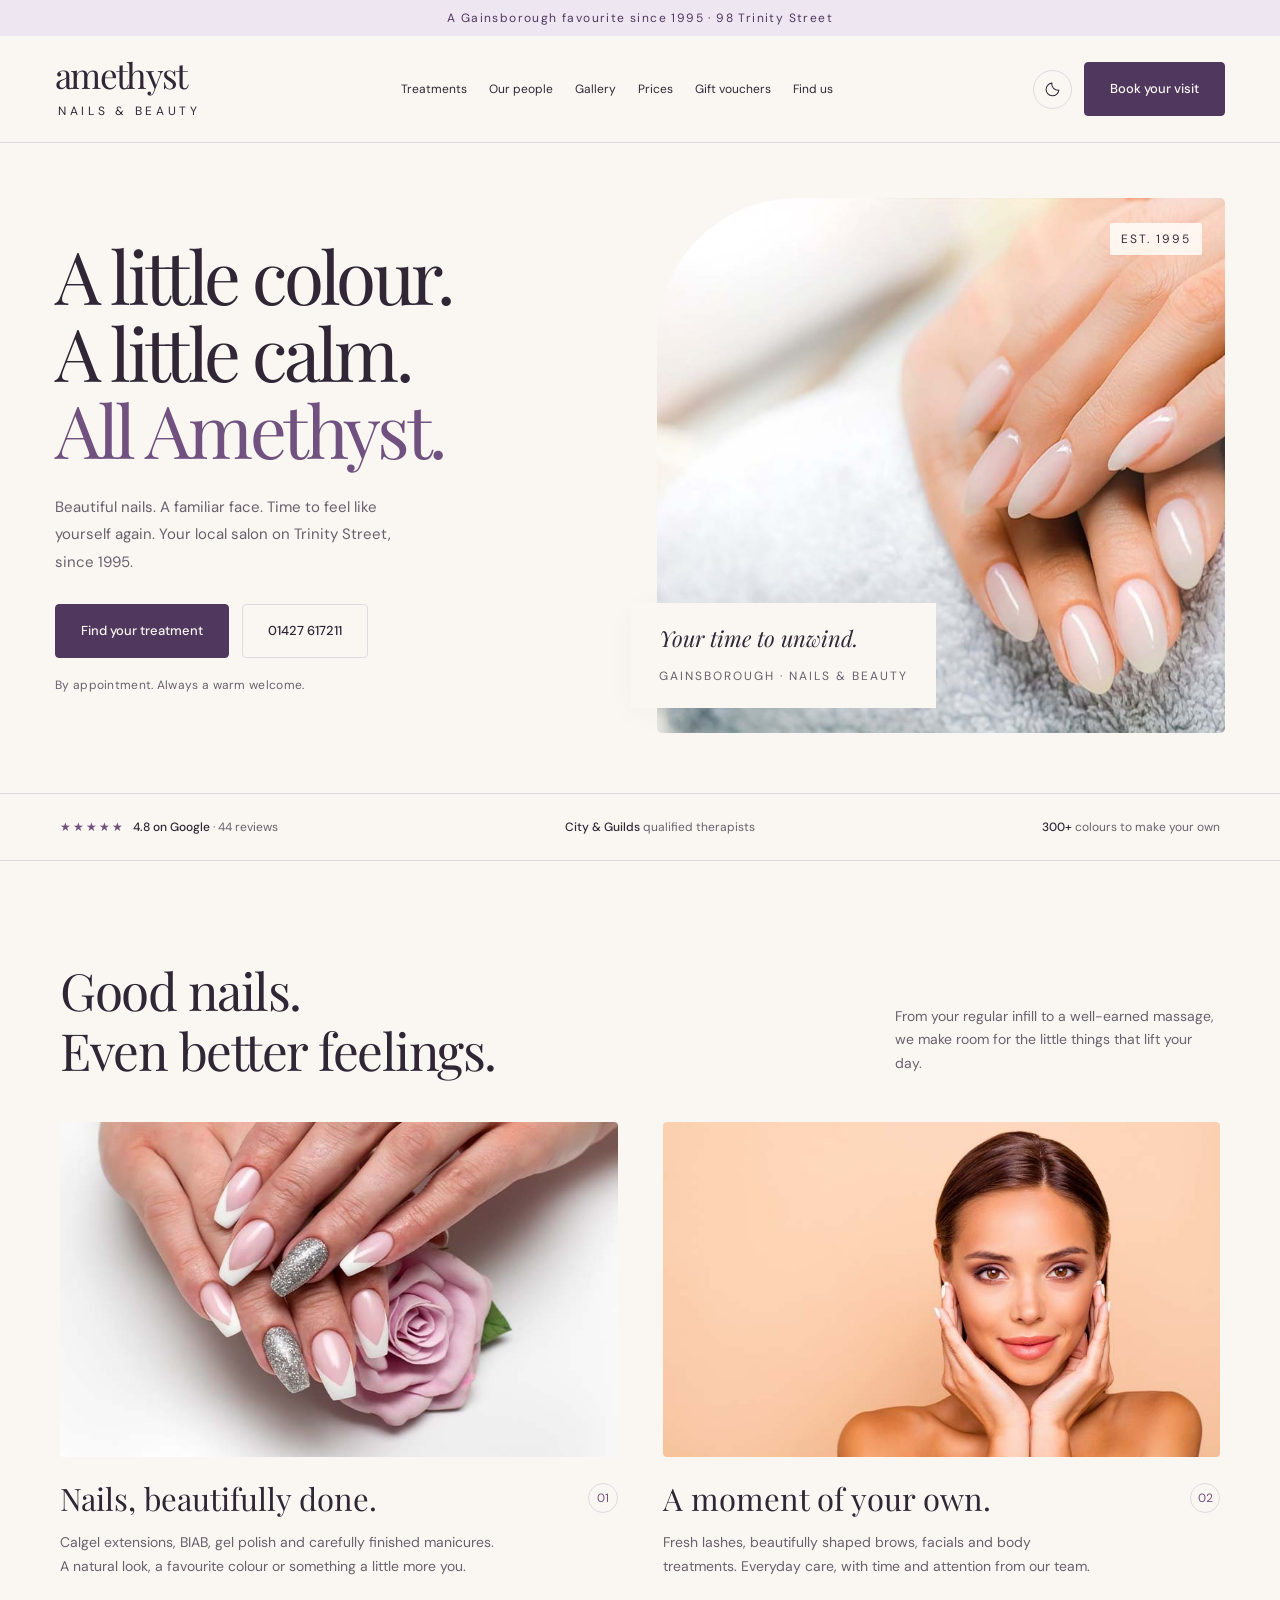
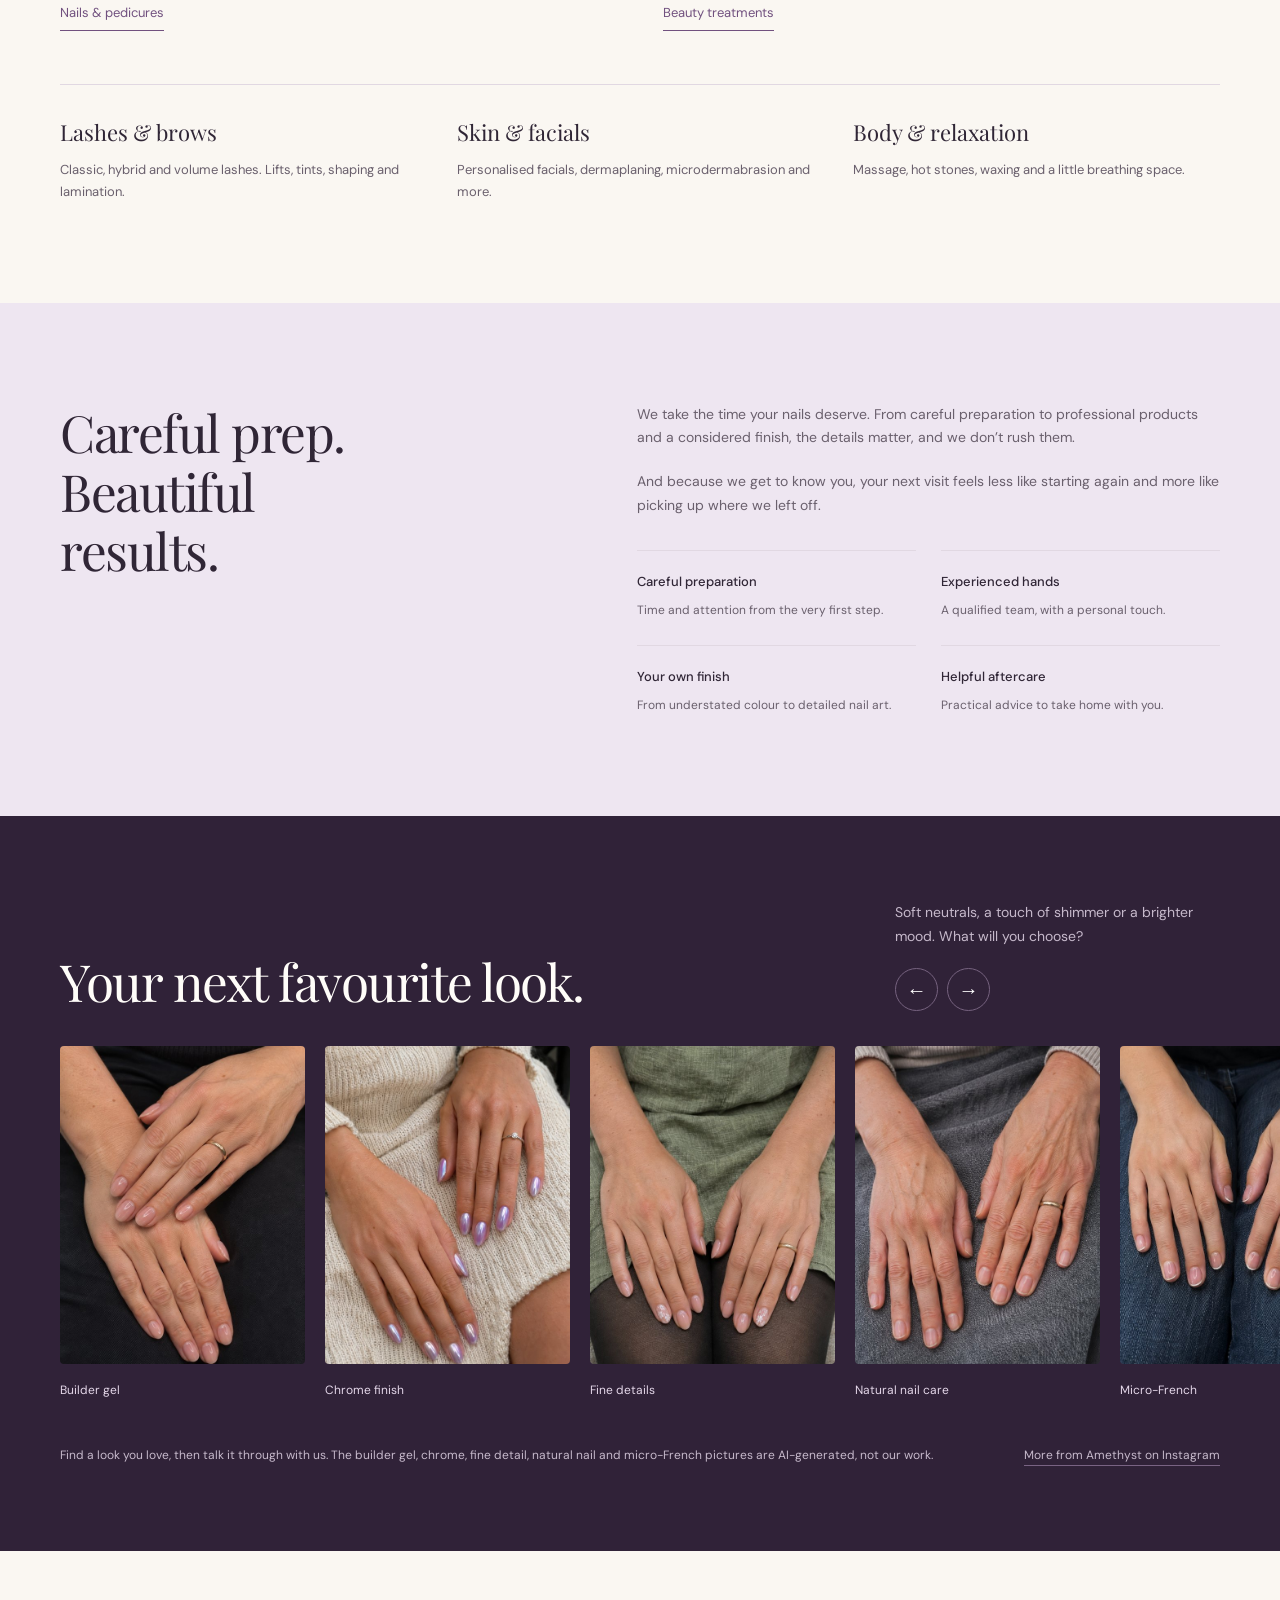
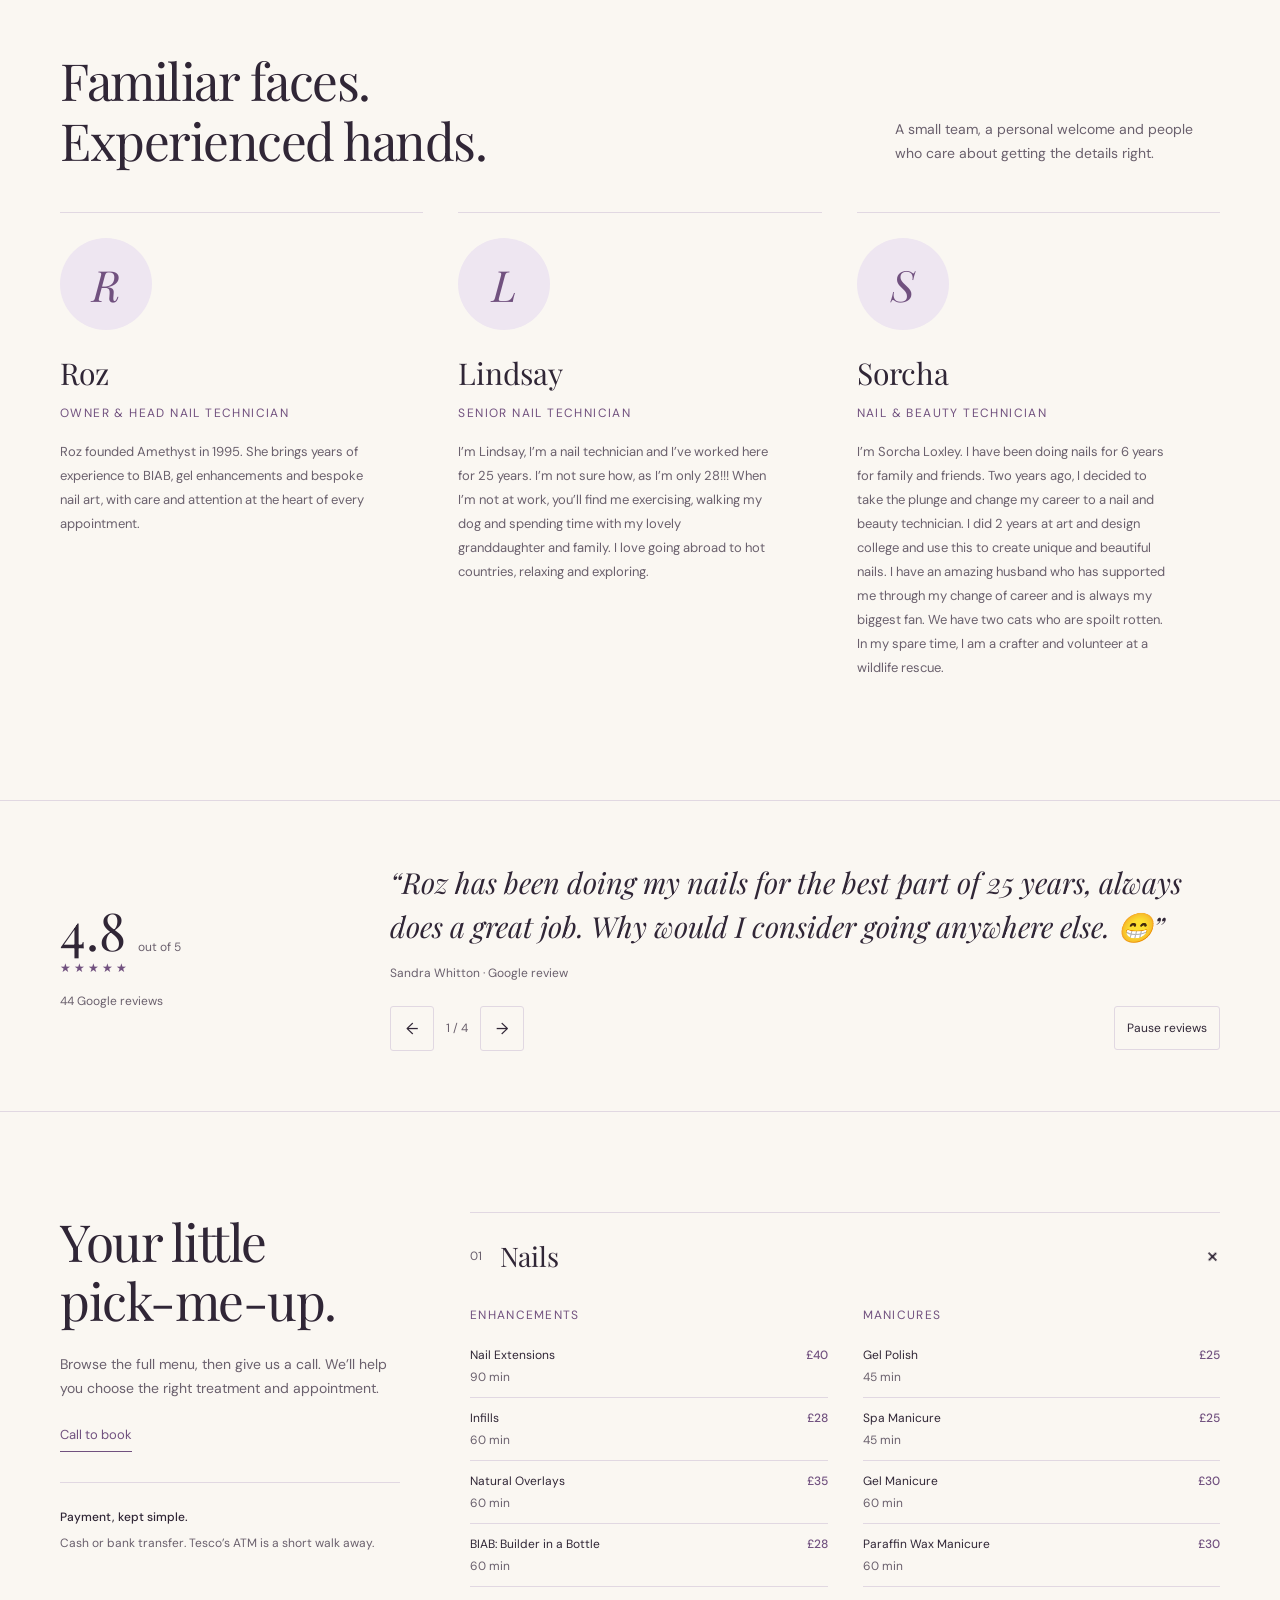
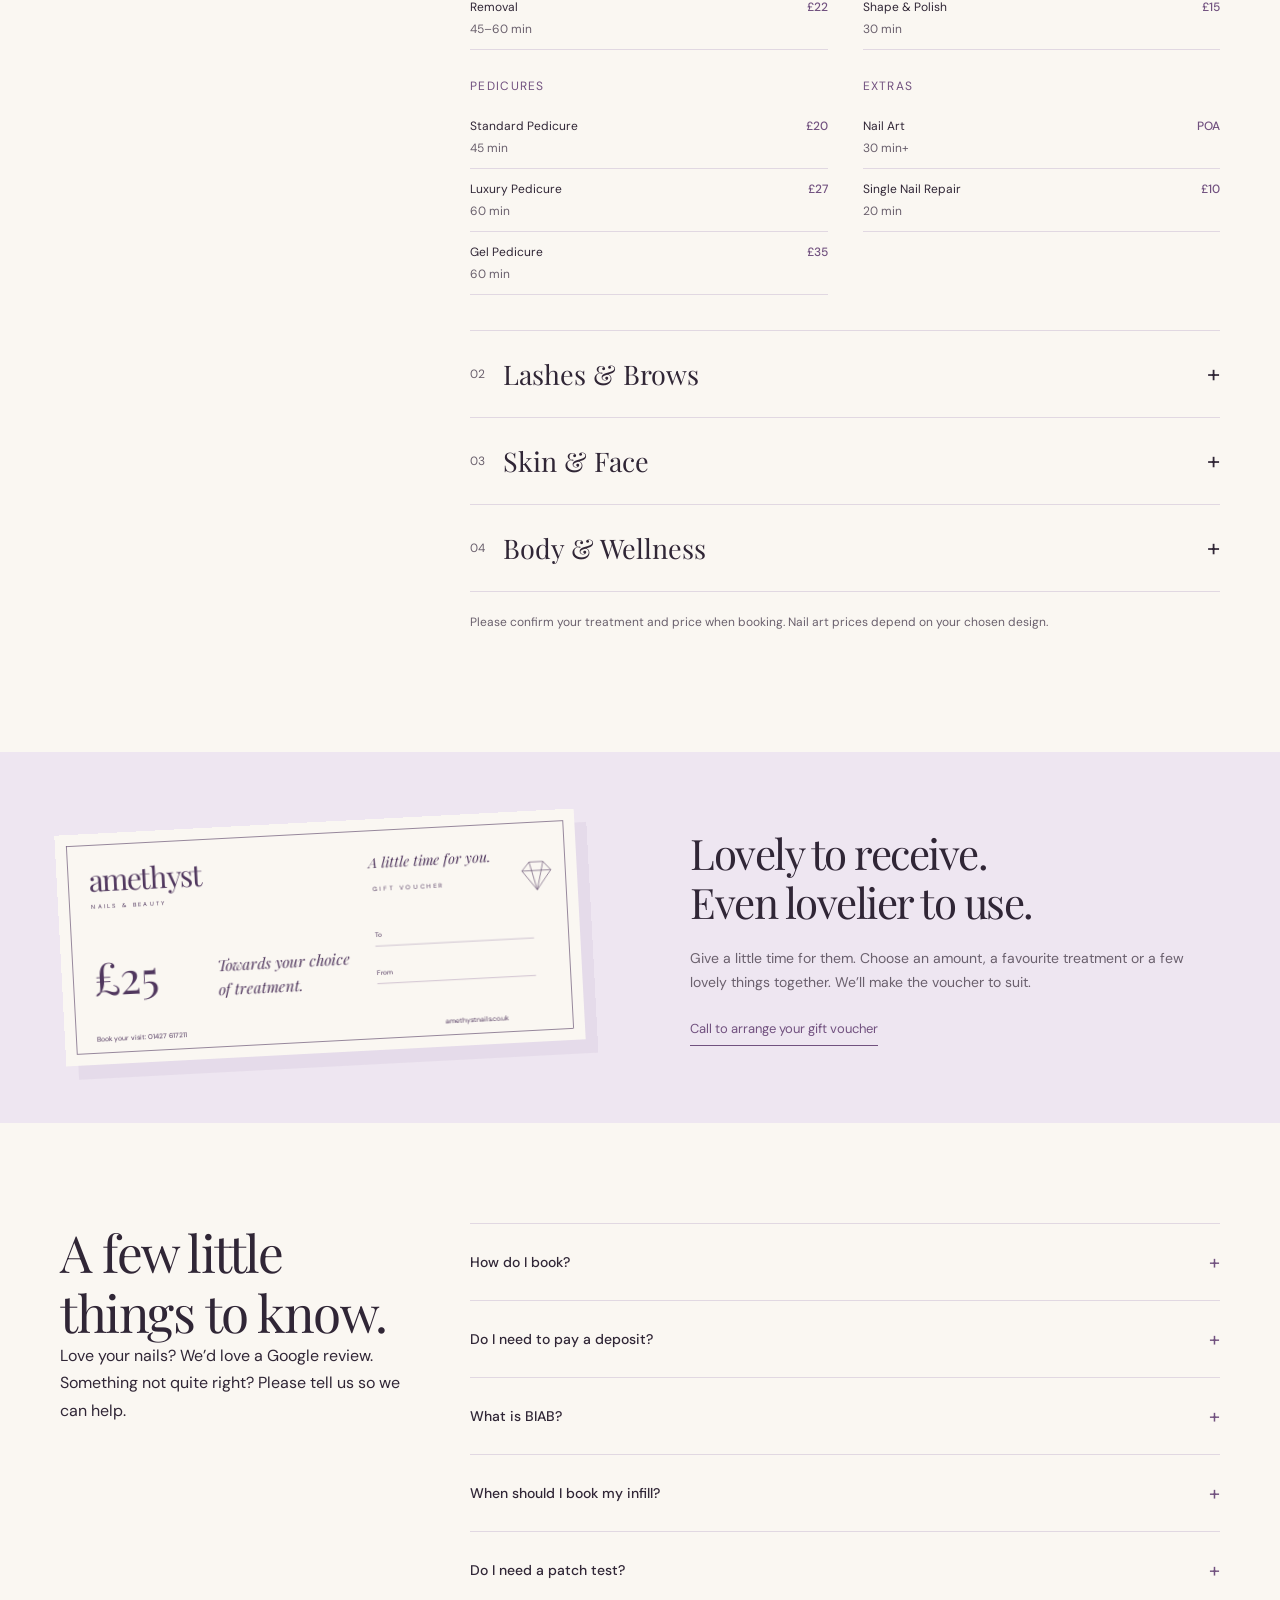
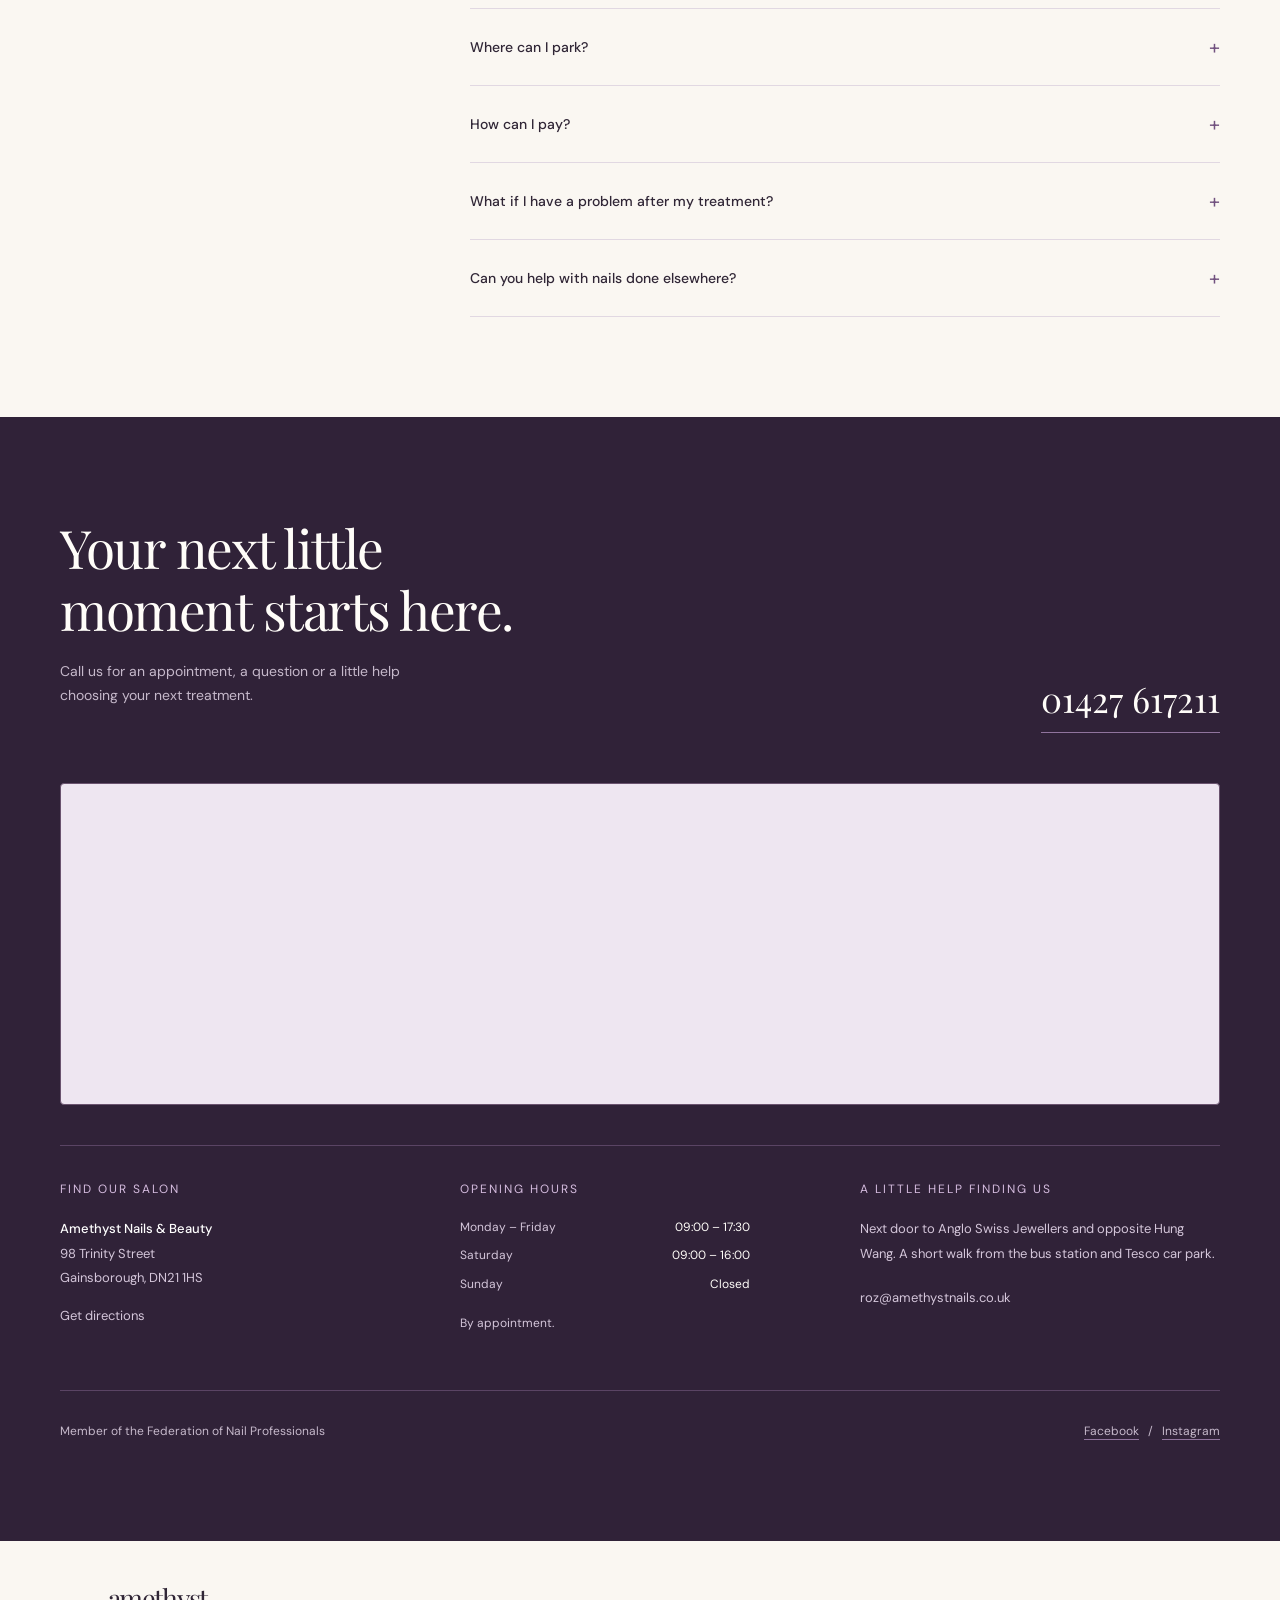
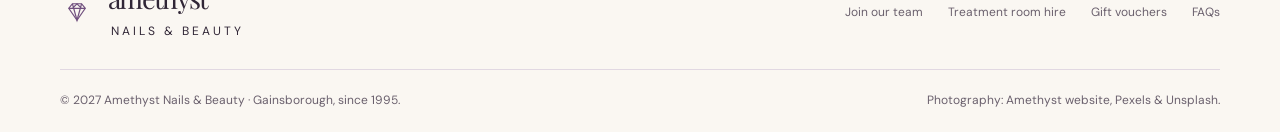
==== commit 6bb0c059: "Gallery: new Fine details picture, labelled as AI-generated Co-Authored-By: Claude Sonnet 5.5 <norep" ====
--- a/index.html
+++ b/index.html
@@ -4,7 +4,7 @@
 <div class="trust-strip"><div class="wrap trust-inner"><span><span class="stars" aria-hidden="true">★★★★★</span><b>4.8 on Google</b> · 44 reviews</span><span><b>City & Guilds</b> qualified therapists</span><span><b>300+</b> colours to make your own</span></div></div>
 <section class="wrap section" id="services"><div class="section-top"><div><h2>Good nails.<br>Even better feelings.</h2></div><p>From your regular infill to a well-earned massage, we make room for the little things that lift your day.</p></div><div class="services"><article class="service-feature"><img src="assets/img-feature-1.jpg" alt="French manicure with silver glitter accents" width="770" height="514" loading="lazy"><div class="service-label"><h3>Nails, beautifully done.</h3><span aria-hidden="true">01</span></div><p>Calgel extensions, BIAB, gel polish and carefully finished manicures. A natural look, a favourite colour or something a little more you.</p><a href="#prices" class="text-link" data-open-price="Nails">Nails & pedicures</a></article><article class="service-feature"><img src="assets/img-feature-2.jpg" alt="Relaxing beauty treatment" width="770" height="514" loading="lazy"><div class="service-label"><h3>A moment of your own.</h3><span aria-hidden="true">02</span></div><p>Fresh lashes, beautifully shaped brows, facials and body treatments. Everyday care, with time and attention from our team.</p><a href="#prices" class="text-link" data-open-price="Lashes & Brows">Beauty treatments</a></article></div><div class="service-mini"><div><h4>Lashes & brows</h4><p>Classic, hybrid and volume lashes. Lifts, tints, shaping and lamination.</p></div><div><h4>Skin & facials</h4><p>Personalised facials, dermaplaning, microdermabrasion and more.</p></div><div><h4>Body & relaxation</h4><p>Massage, hot stones, waxing and a little breathing space.</p></div></div></section>
 <section class="experience" id="why-us"><div class="wrap section experience-grid"><div><h2>Careful prep.<br><em>Beautiful results.</em></h2></div><div><p>We take the time your nails deserve. From careful preparation to professional products and a considered finish, the details matter, and we don’t rush them.</p><p>And because we get to know you, your next visit feels less like starting again and more like picking up where we left off.</p><div class="principles"><div><b>Careful preparation</b><span>Time and attention from the very first step.</span></div><div><b>Experienced hands</b><span>A qualified team, with a personal touch.</span></div><div><b>Your own finish</b><span>From understated colour to detailed nail art.</span></div><div><b>Helpful aftercare</b><span>Practical advice to take home with you.</span></div></div></div></div></section>
-<section class="gallery-section" id="gallery"><div class="wrap section-top"><div><h2>Your next favourite look.</h2></div><div><p>Soft neutrals, a touch of shimmer or a brighter mood. What will you choose?</p><div class="gallery-controls"><button class="gallery-button" type="button" data-scroll="-1" aria-label="Previous gallery images"><span class="arrow" aria-hidden="true">←</span></button><button class="gallery-button" type="button" data-scroll="1" aria-label="Next gallery images"><span class="arrow" aria-hidden="true">→</span></button></div></div></div><div class="gallery-track" id="gallery-track" tabindex="0" role="region" aria-label="Nail and beauty inspiration gallery"><figure class="gallery-card"><img class="gallery-image" src="assets/look-gel.jpg" alt="Builder gel inspiration" loading="lazy" width="400" height="530"><figcaption>Builder gel</figcaption></figure><figure class="gallery-card"><img class="gallery-image" src="assets/look-chrome.jpg" alt="Chrome finish inspiration" loading="lazy" width="400" height="530"><figcaption>Chrome finish</figcaption></figure><figure class="gallery-card"><img class="gallery-image" src="assets/look-3.jpg" alt="Fine details inspiration" loading="lazy" width="400" height="530"><figcaption>Fine details</figcaption></figure><figure class="gallery-card"><img class="gallery-image" src="assets/look-natural.jpg" alt="Natural nail care inspiration" loading="lazy" width="400" height="530"><figcaption>Natural nail care</figcaption></figure><figure class="gallery-card"><img class="gallery-image" src="assets/look-french.jpg" alt="Micro-French inspiration" loading="lazy" width="400" height="530"><figcaption>Micro-French</figcaption></figure><figure class="gallery-card"><img class="gallery-image" src="assets/look-6.jpg" alt="Lash extension inspiration" loading="lazy" width="400" height="530"><figcaption>Lash inspiration</figcaption></figure></div><div class="wrap gallery-foot"><span>Find a look you love, then talk it through with us. The builder gel, chrome, natural nail and micro-French pictures are AI-generated, not our work.</span><a href="https://www.instagram.com/amethystnails_beauty/" target="_blank" rel="noopener">More from Amethyst on Instagram</a></div></section>
+<section class="gallery-section" id="gallery"><div class="wrap section-top"><div><h2>Your next favourite look.</h2></div><div><p>Soft neutrals, a touch of shimmer or a brighter mood. What will you choose?</p><div class="gallery-controls"><button class="gallery-button" type="button" data-scroll="-1" aria-label="Previous gallery images"><span class="arrow" aria-hidden="true">←</span></button><button class="gallery-button" type="button" data-scroll="1" aria-label="Next gallery images"><span class="arrow" aria-hidden="true">→</span></button></div></div></div><div class="gallery-track" id="gallery-track" tabindex="0" role="region" aria-label="Nail and beauty inspiration gallery"><figure class="gallery-card"><img class="gallery-image" src="assets/look-gel.jpg" alt="Builder gel inspiration" loading="lazy" width="400" height="530"><figcaption>Builder gel</figcaption></figure><figure class="gallery-card"><img class="gallery-image" src="assets/look-chrome.jpg" alt="Chrome finish inspiration" loading="lazy" width="400" height="530"><figcaption>Chrome finish</figcaption></figure><figure class="gallery-card"><img class="gallery-image" src="assets/look-fine.jpg" alt="Fine details inspiration" loading="lazy" width="400" height="530"><figcaption>Fine details</figcaption></figure><figure class="gallery-card"><img class="gallery-image" src="assets/look-natural.jpg" alt="Natural nail care inspiration" loading="lazy" width="400" height="530"><figcaption>Natural nail care</figcaption></figure><figure class="gallery-card"><img class="gallery-image" src="assets/look-french.jpg" alt="Micro-French inspiration" loading="lazy" width="400" height="530"><figcaption>Micro-French</figcaption></figure><figure class="gallery-card"><img class="gallery-image" src="assets/look-6.jpg" alt="Lash extension inspiration" loading="lazy" width="400" height="530"><figcaption>Lash inspiration</figcaption></figure></div><div class="wrap gallery-foot"><span>Find a look you love, then talk it through with us. The builder gel, chrome, fine detail, natural nail and micro-French pictures are AI-generated, not our work.</span><a href="https://www.instagram.com/amethystnails_beauty/" target="_blank" rel="noopener">More from Amethyst on Instagram</a></div></section>
 <section class="wrap section" id="team"><div class="section-top"><div><h2>Familiar faces.<br>Experienced hands.</h2></div><p>A small team, a personal welcome and people who care about getting the details right.</p></div><div class="team-grid"><article class="team-card"><div class="monogram" aria-hidden="true">R</div><h3>Roz</h3><span class="team-role">Owner & head nail technician</span><p>Roz founded Amethyst in 1995. She brings years of experience to BIAB, gel enhancements and bespoke nail art, with care and attention at the heart of every appointment.</p></article><article class="team-card"><div class="monogram" aria-hidden="true">L</div><h3>Lindsay</h3><span class="team-role">Senior nail technician</span><p>I’m Lindsay, I’m a nail technician and I’ve worked here for 25 years. I’m not sure how, as I’m only 28!!! When I’m not at work, you’ll find me exercising, walking my dog and spending time with my lovely granddaughter and family. I love going abroad to hot countries, relaxing and exploring.</p></article><article class="team-card"><div class="monogram" aria-hidden="true">S</div><h3>Sorcha</h3><span class="team-role">Nail &amp; beauty technician</span><p>I’m Sorcha Loxley. I have been doing nails for 6 years for family and friends. Two years ago, I decided to take the plunge and change my career to a nail and beauty technician. I did 2 years at art and design college and use this to create unique and beautiful nails. I have an amazing husband who has supported me through my change of career and is always my biggest fan. We have two cats who are spoilt rotten. In my spare time, I am a crafter and volunteer at a wildlife rescue.</p></article></div></section>
 <section class="review-section" id="client-reviews" aria-label="Client reviews"><div class="wrap review-inner"><div class="review-rating"><div class="rating-number">4.8 <span>out of 5</span></div><div class="stars" aria-label="Rated 4.8 out of 5">★★★★★</div><p>44 Google reviews</p></div><div class="review-carousel" role="region" aria-roledescription="carousel" aria-label="Google client reviews"><div class="review-slides"><blockquote class="review-quote review-slide" role="group" aria-roledescription="slide" aria-label="1 of 4"><p>“Roz has been doing my nails for the best part of 25 years, always does a great job. Why would I consider going anywhere else. 😁”</p><footer>Sandra Whitton · Google review</footer></blockquote><blockquote class="review-quote review-slide" aria-hidden="true" inert role="group" aria-roledescription="slide" aria-label="2 of 4"><p>“Very friendly staff, great service and very happy with my nails.”</p><footer>Lauren Jade Cooper · Google review</footer></blockquote><blockquote class="review-quote review-slide" aria-hidden="true" inert role="group" aria-roledescription="slide" aria-label="3 of 4"><p>“Wonderful place to have your nails done and staff are lovely. Highly recommended.”</p><footer>Mel Tredwell · Google review</footer></blockquote><blockquote class="review-quote review-slide" aria-hidden="true" inert role="group" aria-roledescription="slide" aria-label="4 of 4"><p>“A lovely relaxing manicure, my hands feel amazing and I love the honey smell from the scrub. Thank you”</p><footer>Beth Evans · Google review</footer></blockquote></div><div class="review-controls" hidden><button type="button" data-review-step="-1" aria-label="Previous review">←</button><span class="review-position" aria-live="polite">1 / 4</span><button type="button" data-review-step="1" aria-label="Next review">→</button><button type="button" class="review-pause" aria-pressed="false">Pause reviews</button></div></div></div></section>
 <style>
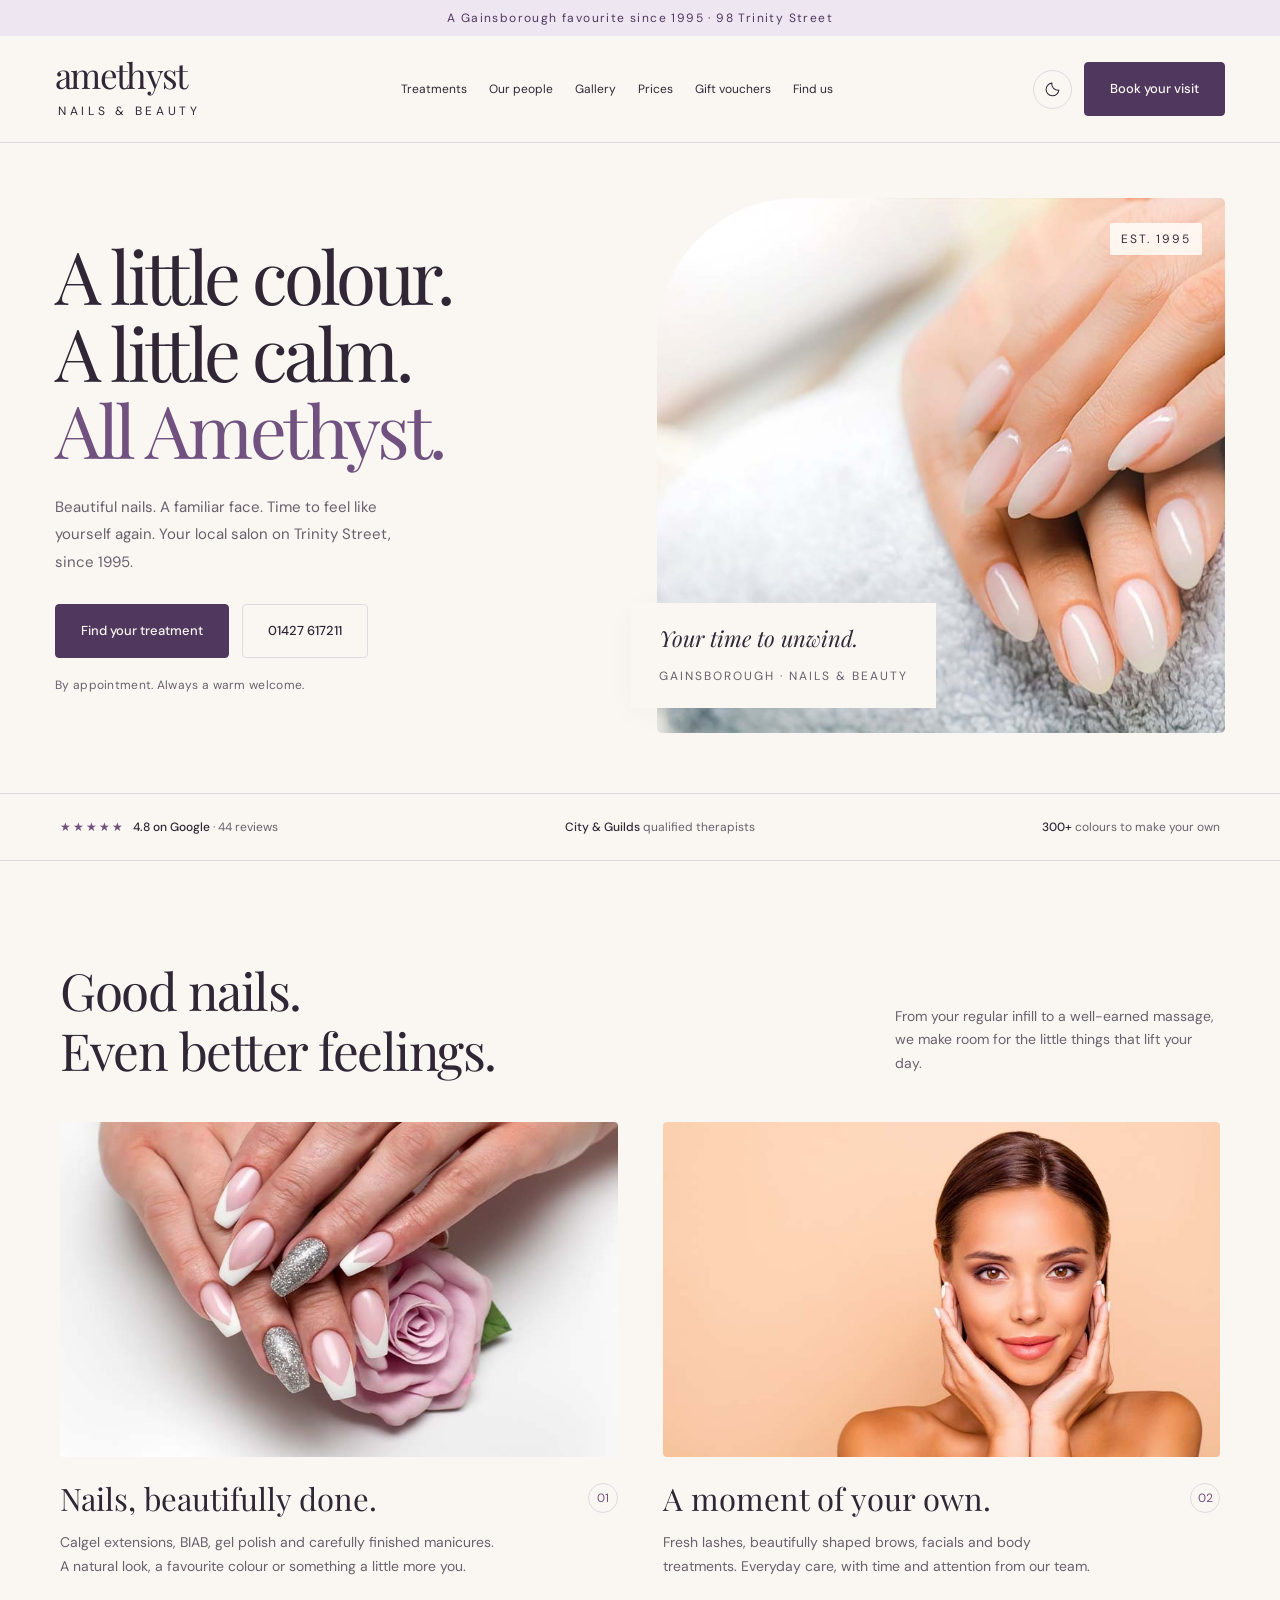
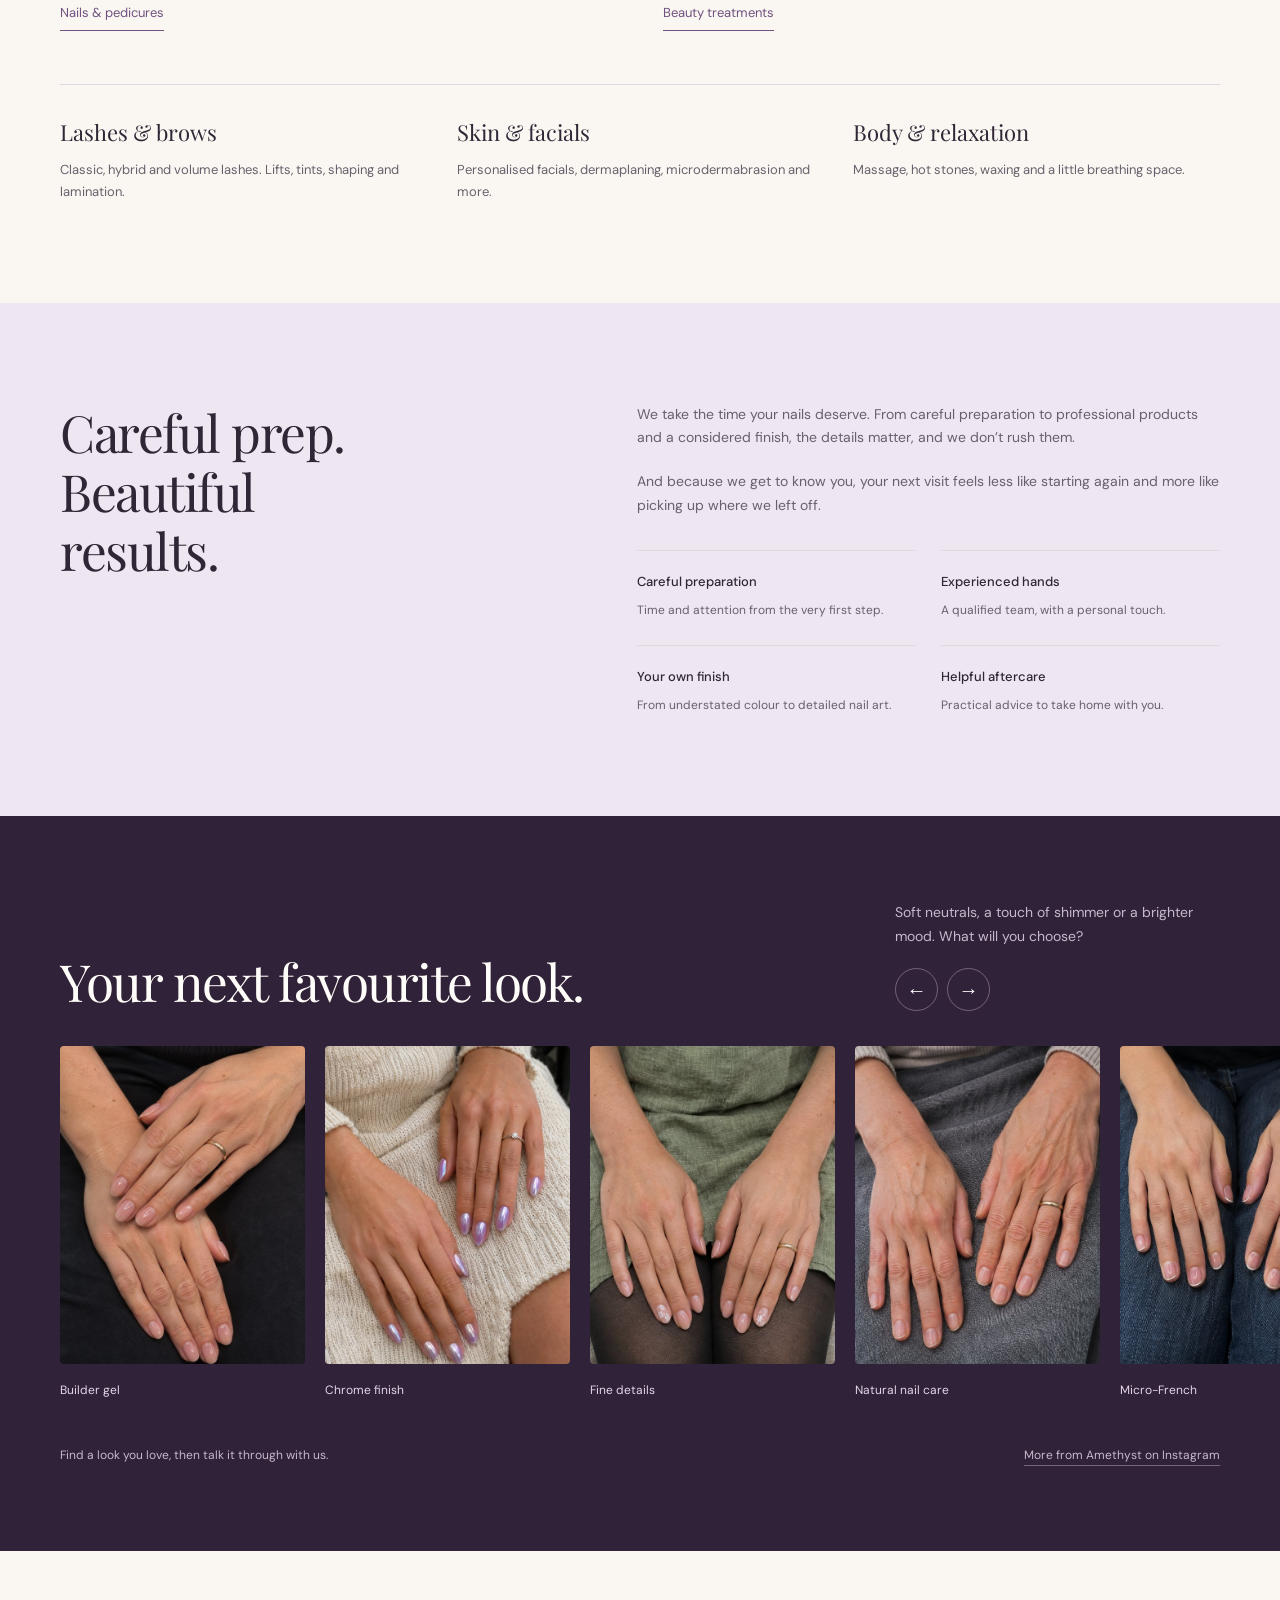
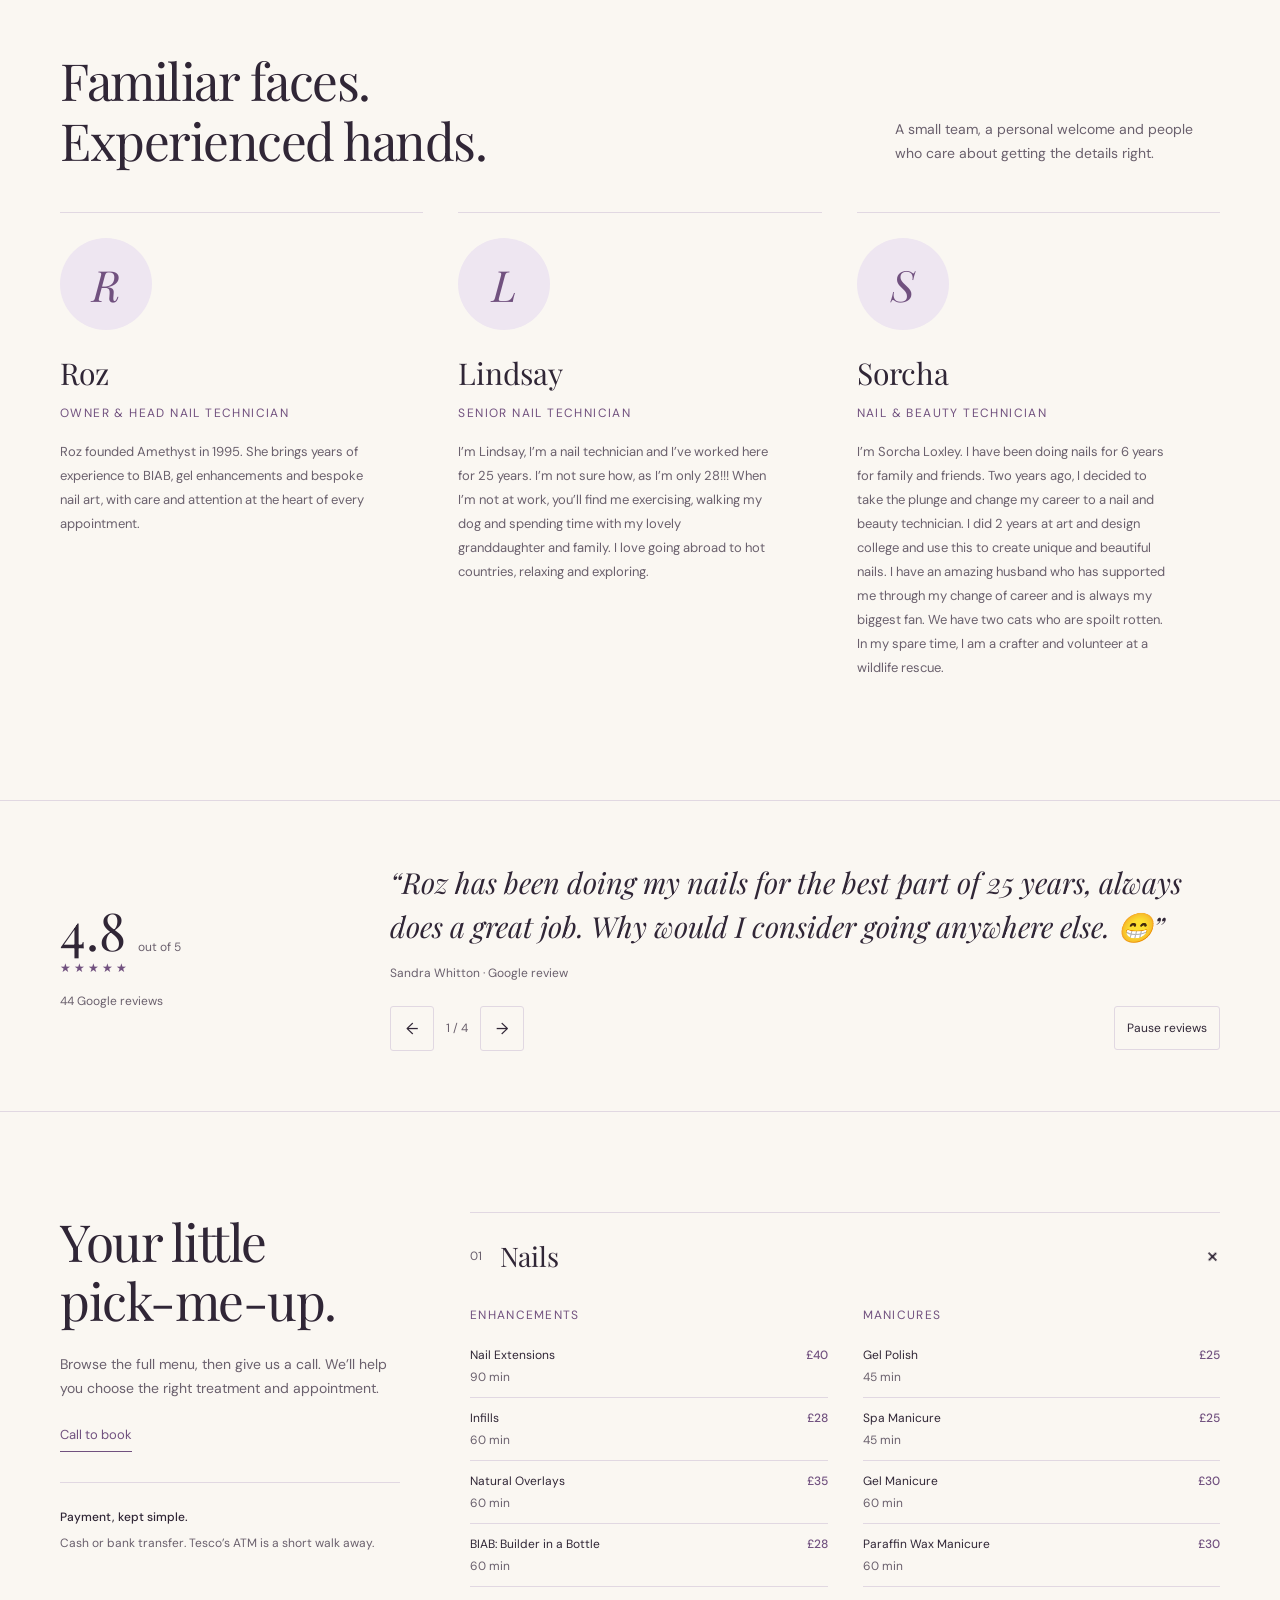
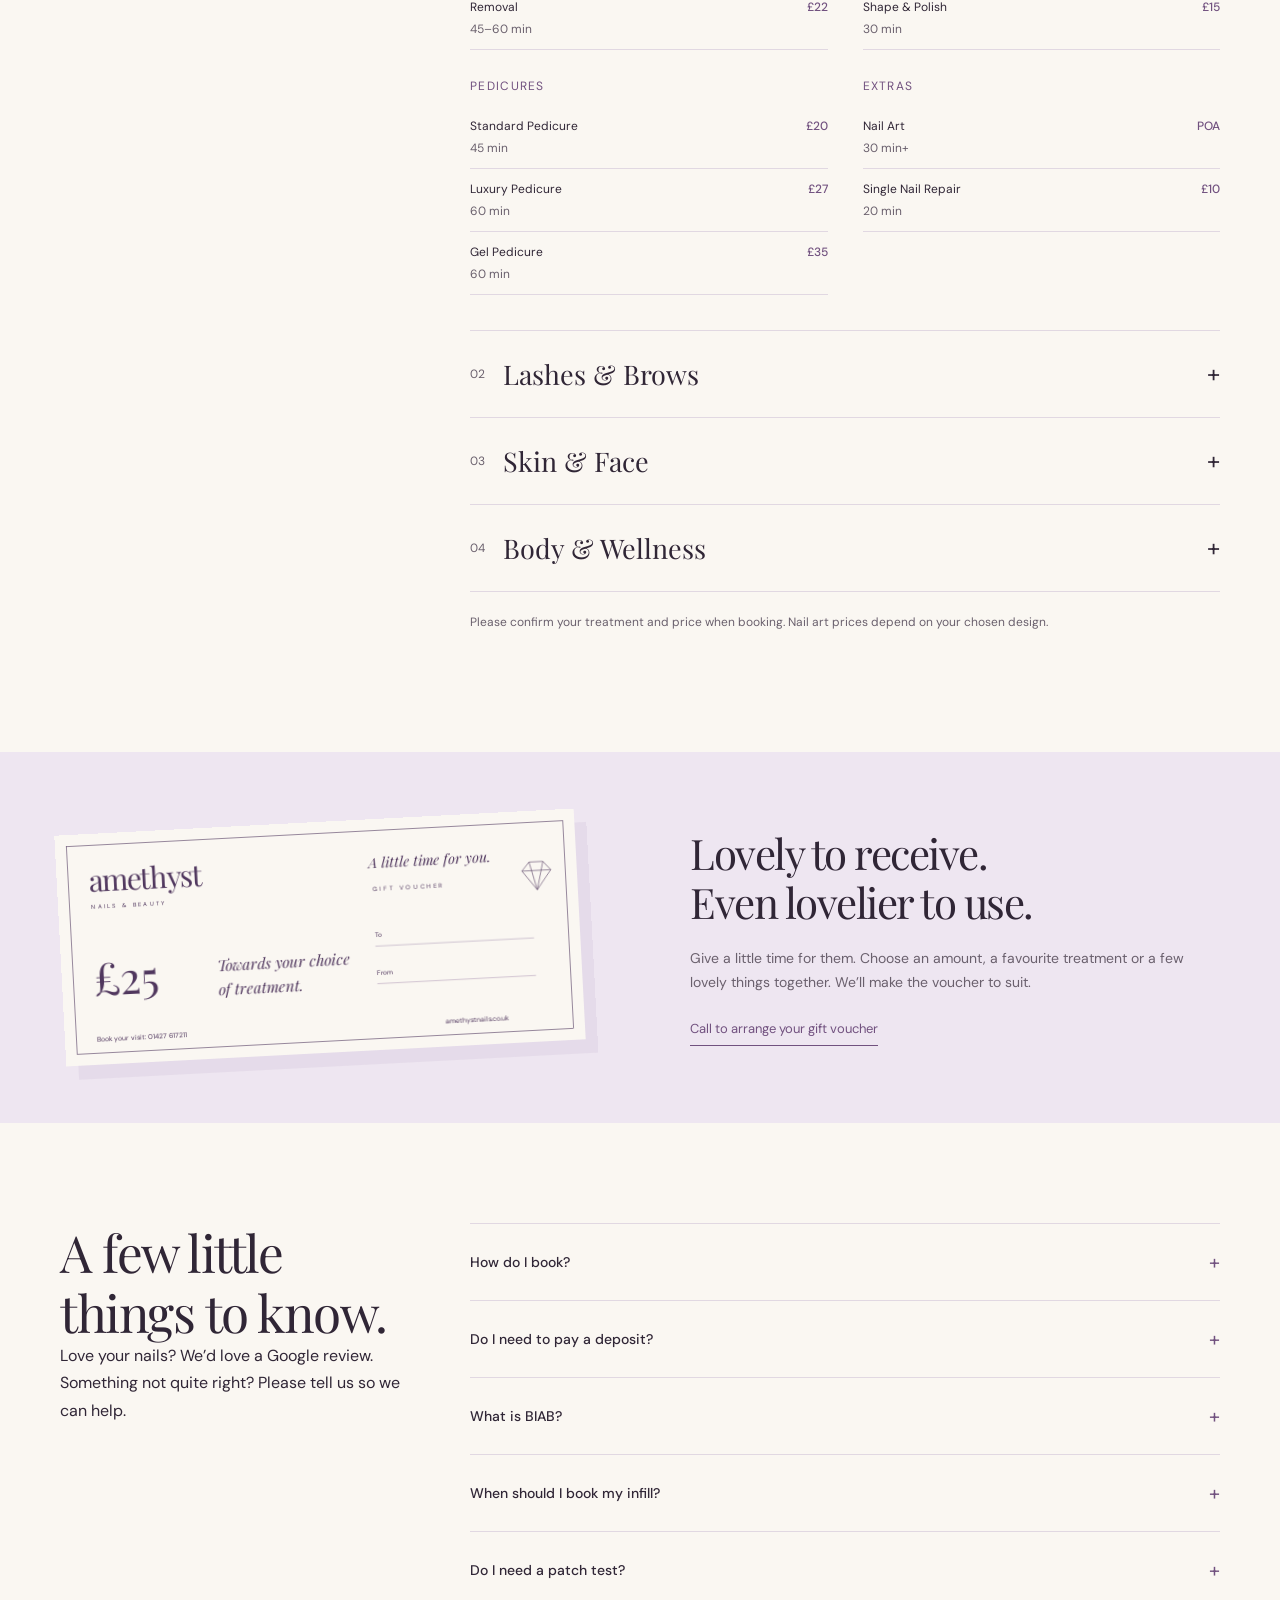
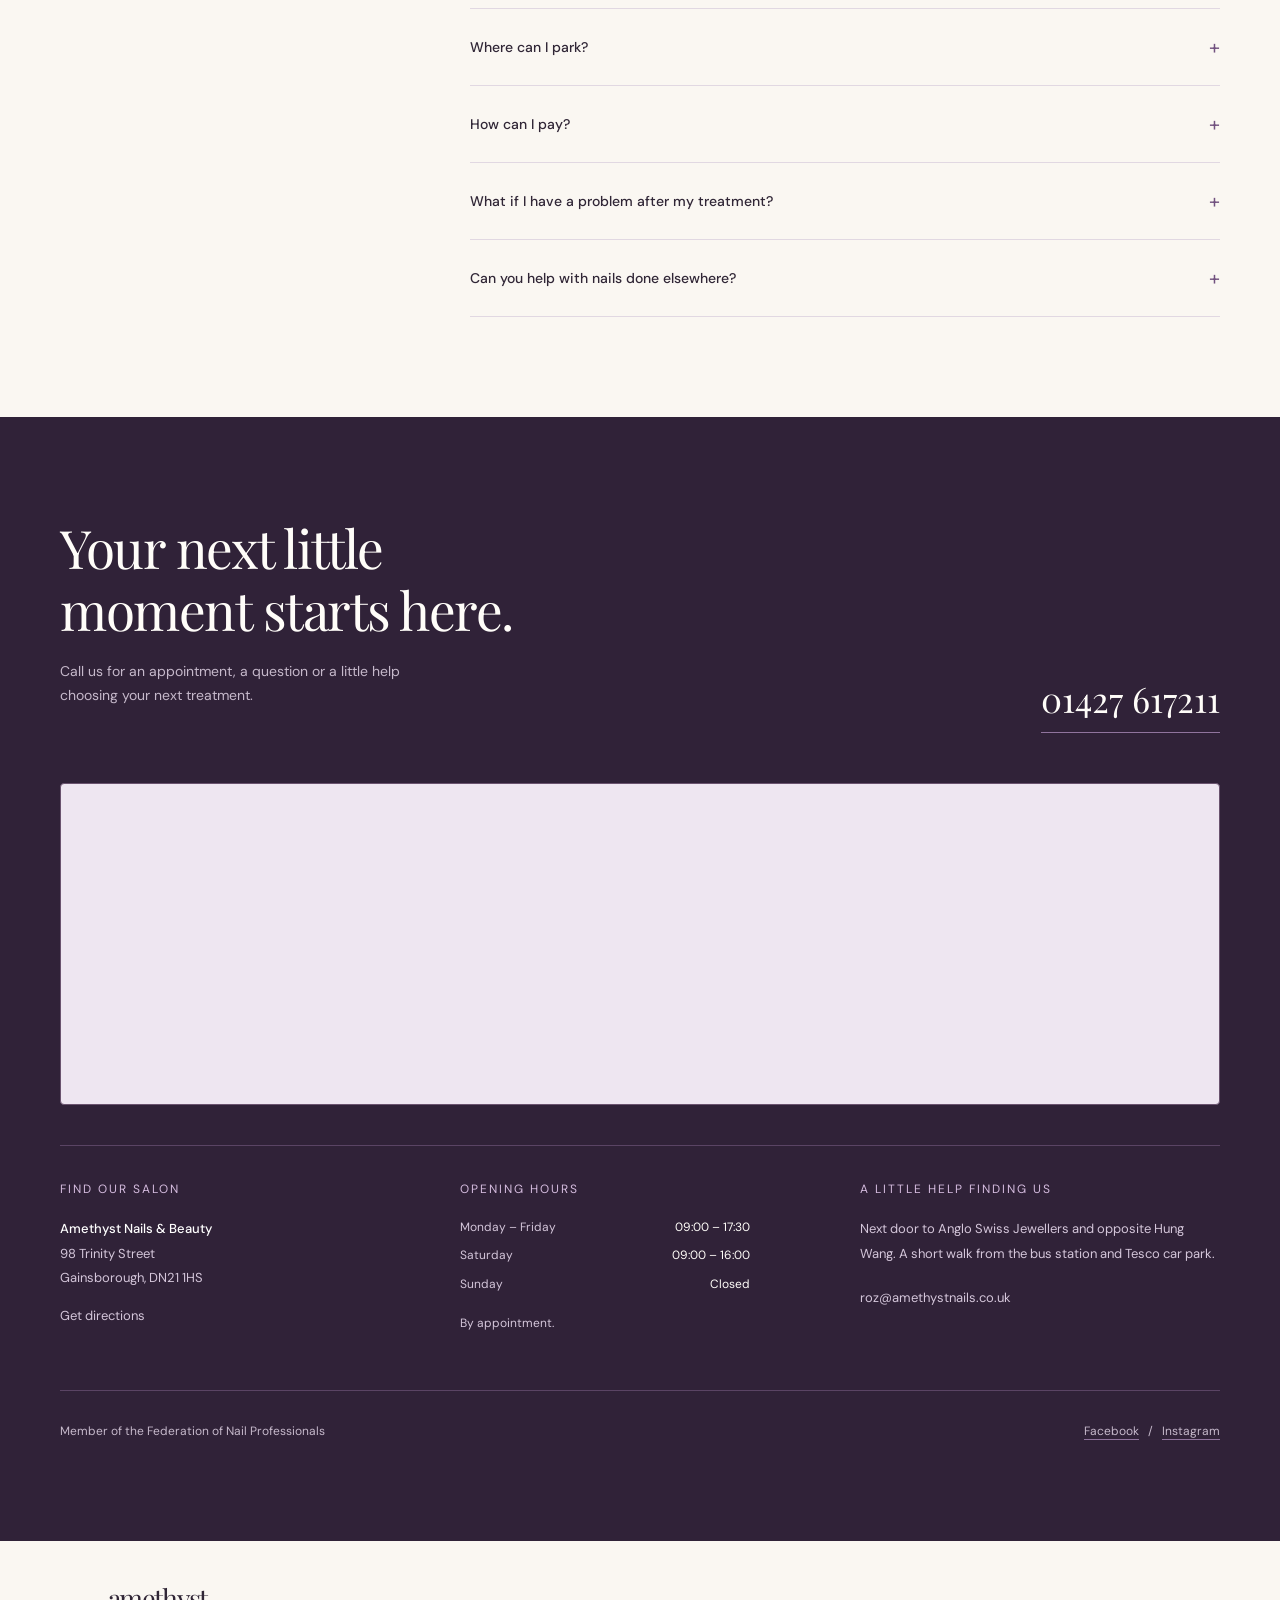
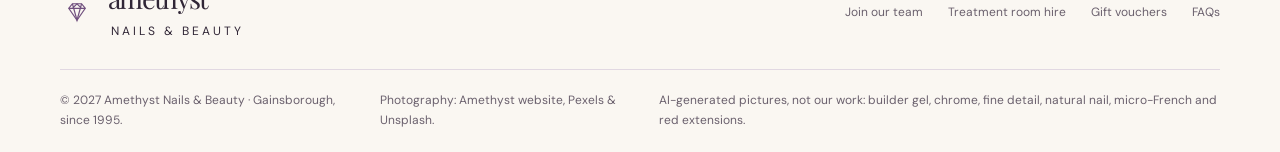
==== commit 500f8dfb: "Move the AI picture note to the footer and add red extensions Co-Authored-By: Claude Sonnet 5.5 <nor" ====
--- a/index.html
+++ b/index.html
@@ -1,10 +1,10 @@
 <!doctype html><html lang="en-GB"><head><meta charset="utf-8"><meta name="viewport" content="width=device-width,initial-scale=1"><title>Amethyst Nails & Beauty | Gainsborough, since 1995</title><meta name="description" content="A little colour. A little calm. Calgel, BIAB, gel nails, lashes, brows and beauty treatments at Amethyst, Gainsborough. Call 01427 617211."><meta name="theme-color" content="#faf7f2"><meta property="og:title" content="Amethyst Nails & Beauty: A little colour. A little calm."><meta property="og:description" content="Nails, beauty and time for you. Gainsborough, since 1995."><meta property="og:type" content="website"><meta property="og:url" content="https://amethyst-nails-beauty.tautfeast8.chatgpt.site/"><meta property="og:image" content="https://amethyst-nails-beauty.tautfeast8.chatgpt.site/assets/slide-1.jpg"><link rel="canonical" href="https://amethyst-nails-beauty.tautfeast8.chatgpt.site/"><link rel="icon" href="assets/favicon.svg" type="image/svg+xml"><link rel="stylesheet" href="polish.css"><link rel="preconnect" href="https://fonts.googleapis.com"><link rel="preconnect" href="https://fonts.gstatic.com" crossorigin><script>try{if(localStorage.getItem('amethyst-theme')==='dark')document.documentElement.classList.add('dark')}catch(e){}</script>
-<script type="application/ld+json">{"@context": "https://schema.org", "@type": ["LocalBusiness", "NailSalon"], "name": "Amethyst Nails & Beauty", "url": "https://amethyst-nails-beauty.tautfeast8.chatgpt.site/", "telephone": "+441427617211", "address": {"@type": "PostalAddress", "streetAddress": "98 Trinity Street", "addressLocality": "Gainsborough", "postalCode": "DN21 1HS", "addressCountry": "GB"}, "geo": {"@type": "GeoCoordinates", "latitude": 53.399, "longitude": -0.774}, "openingHoursSpecification": [{"@type": "OpeningHoursSpecification", "dayOfWeek": ["Monday", "Tuesday", "Wednesday", "Thursday", "Friday"], "opens": "09:00", "closes": "17:30"}, {"@type": "OpeningHoursSpecification", "dayOfWeek": ["Saturday"], "opens": "09:00", "closes": "16:00"}], "priceRange": "££", "description": "Nails, lashes, brows and beauty treatments in Gainsborough, since 1995.", "foundingDate": "1995", "image": "https://amethyst-nails-beauty.tautfeast8.chatgpt.site/assets/slide-1.jpg"}</script></head><body><a class="skip" href="#main">Skip to content</a><div class="topline">A Gainsborough favourite since 1995 · 98 Trinity Street</div><header class="site-header"><div class="nav-inner"><a class="wordmark" href="#" aria-label="Amethyst Nails and Beauty home">amethyst<small>Nails & Beauty</small></a><nav class="desktop-nav" aria-label="Main navigation"><a href="#services">Treatments</a><a href="#team">Our people</a><a href="#gallery">Gallery</a><a href="#prices">Prices</a><a href="#vouchers">Gift vouchers</a><a href="#contact">Find us</a></nav><div class="nav-actions"><button type="button" class="theme-button" aria-label="Switch to dark mode" aria-pressed="false"><svg viewBox="0 0 24 24" fill="none" stroke="currentColor" stroke-width="1.5" aria-hidden="true"><path d="M20.9 13A9 9 0 0 1 11 3a9 9 0 1 0 9.9 10Z"/></svg></button><a class="btn" href="tel:01427617211">Book your visit</a><button type="button" class="menu-button" aria-controls="mobile-nav" aria-expanded="false">Menu <span aria-hidden="true">＋</span></button></div></div><nav class="mobile-nav" id="mobile-nav" aria-label="Mobile navigation"><a href="#services">Treatments</a><a href="#team">Our people</a><a href="#gallery">Gallery</a><a href="#prices">Treatment prices</a><a href="#vouchers">Gift vouchers</a><a href="#contact">Find us</a><a class="btn" href="tel:01427617211">Call 01427 617211</a></nav></header>
-<main id="main"><section class="hero" aria-labelledby="hero-title"><div class="hero-copy"><h1 id="hero-title">A little colour.<br>A little calm.<br><em>All Amethyst.</em></h1><p>Beautiful nails. A familiar face. Time to feel like yourself again. Your local salon on Trinity Street, since 1995.</p><div class="hero-actions"><a class="btn" href="#prices">Find your treatment</a><a class="btn outline" href="tel:01427617211">01427 617211</a></div><div class="hero-note">By appointment. Always a warm welcome.</div></div><div class="hero-visual"><img src="assets/slide-1.jpg" alt="Soft pink nails resting on a white towel" width="760" height="640" fetchpriority="high"><span class="hero-index">EST. 1995</span><div class="image-caption"><span>Your time to unwind.</span><small>Gainsborough · Nails & Beauty</small></div></div></section>
+<script type="application/ld+json">{"@context": "https://schema.org", "@type": ["LocalBusiness", "NailSalon"], "name": "Amethyst Nails & Beauty", "url": "https://amethyst-nails-beauty.tautfeast8.chatgpt.site/", "telephone": "+441427617211", "address": {"@type": "PostalAddress", "streetAddress": "98 Trinity Street", "addressLocality": "Gainsborough", "postalCode": "DN21 1HS", "addressCountry": "GB"}, "geo": {"@type": "GeoCoordinates", "latitude": 53.399, "longitude": -0.774}, "openingHoursSpecification": [{"@type": "OpeningHoursSpecification", "dayOfWeek": ["Monday", "Tuesday", "Wednesday", "Thursday", "Friday"], "opens": "09:00", "closes": "17:30"}, {"@type": "OpeningHoursSpecification", "dayOfWeek": ["Saturday"], "opens": "09:00", "closes": "16:00"}], "priceRange": "££", "description": "Nails, lashes, brows and beauty treatments in Gainsborough, since 1995.", "foundingDate": "1995", "image": "https://amethyst-nails-beauty.tautfeast8.chatgpt.site/assets/slide-1.jpg"}</script></head><body><a class="skip" href="#main">Skip to content</a><div class="topline">A Gainsborough favourite since 1995 · 98 Trinity Street</div><header class="site-header"><div class="nav-inner"><a class="wordmark" href="#" aria-label="Amethyst Nails and Beauty home">amethyst<small>Nails & Beauty</small></a><nav class="desktop-nav" aria-label="Main navigation"><a href="#services">Treatments</a><a href="#team">Our people</a><a href="#gallery">Gallery</a><a href="#prices">Prices</a><a href="#vouchers">Gift vouchers</a><a href="#contact">Find us</a></nav><div class="nav-actions"><button type="button" class="theme-button" aria-label="Switch to dark mode" aria-pressed="false"><svg class="moon" viewBox="0 0 24 24" fill="none" stroke="currentColor" stroke-width="1.5" aria-hidden="true"><path d="M20.9 13A9 9 0 0 1 11 3a9 9 0 1 0 9.9 10Z"/></svg><svg class="sun" viewBox="0 0 24 24" fill="none" stroke="currentColor" stroke-width="1.5" aria-hidden="true"><circle cx="12" cy="12" r="4"/><path d="M12 2v2M12 20v2M2 12h2M20 12h2M4.9 4.9l1.4 1.4M17.7 17.7l1.4 1.4M4.9 19.1l1.4-1.4M17.7 6.3l1.4-1.4"/></svg></button><a class="btn" href="tel:01427617211">Book your visit</a><button type="button" class="menu-button" aria-controls="mobile-nav" aria-expanded="false">Menu <span aria-hidden="true">＋</span></button></div></div><nav class="mobile-nav" id="mobile-nav" aria-label="Mobile navigation"><a href="#services">Treatments</a><a href="#team">Our people</a><a href="#gallery">Gallery</a><a href="#prices">Treatment prices</a><a href="#vouchers">Gift vouchers</a><a href="#contact">Find us</a><a class="btn" href="tel:01427617211">Call 01427 617211</a></nav></header>
+<main id="main"><section class="hero" aria-labelledby="hero-title"><div class="hero-copy"><h1 id="hero-title">A little colour.<br>A little calm.<br><em>All Amethyst.</em></h1><p>Beautiful nails. A familiar face. Time to feel like yourself again. Your local salon on Trinity Street, since 1995.</p><div class="hero-actions"><a class="btn" href="#prices">Find your treatment</a><a class="btn outline" href="tel:01427617211">01427 617211</a></div><div class="hero-note">By appointment. Always a warm welcome.</div></div><div class="hero-visual"><img src="assets/slide-1.jpg" alt="Soft pink nails resting on a white towel" width="760" height="640" fetchpriority="high"><span class="hero-index">EST. 1995</span><div class="image-caption"><span>Your time to unwind.</span><small>Gainsborough <i class="sep">· </i>Nails & Beauty</small></div></div></section>
 <div class="trust-strip"><div class="wrap trust-inner"><span><span class="stars" aria-hidden="true">★★★★★</span><b>4.8 on Google</b> · 44 reviews</span><span><b>City & Guilds</b> qualified therapists</span><span><b>300+</b> colours to make your own</span></div></div>
 <section class="wrap section" id="services"><div class="section-top"><div><h2>Good nails.<br>Even better feelings.</h2></div><p>From your regular infill to a well-earned massage, we make room for the little things that lift your day.</p></div><div class="services"><article class="service-feature"><img src="assets/img-feature-1.jpg" alt="French manicure with silver glitter accents" width="770" height="514" loading="lazy"><div class="service-label"><h3>Nails, beautifully done.</h3><span aria-hidden="true">01</span></div><p>Calgel extensions, BIAB, gel polish and carefully finished manicures. A natural look, a favourite colour or something a little more you.</p><a href="#prices" class="text-link" data-open-price="Nails">Nails & pedicures</a></article><article class="service-feature"><img src="assets/img-feature-2.jpg" alt="Relaxing beauty treatment" width="770" height="514" loading="lazy"><div class="service-label"><h3>A moment of your own.</h3><span aria-hidden="true">02</span></div><p>Fresh lashes, beautifully shaped brows, facials and body treatments. Everyday care, with time and attention from our team.</p><a href="#prices" class="text-link" data-open-price="Lashes & Brows">Beauty treatments</a></article></div><div class="service-mini"><div><h4>Lashes & brows</h4><p>Classic, hybrid and volume lashes. Lifts, tints, shaping and lamination.</p></div><div><h4>Skin & facials</h4><p>Personalised facials, dermaplaning, microdermabrasion and more.</p></div><div><h4>Body & relaxation</h4><p>Massage, hot stones, waxing and a little breathing space.</p></div></div></section>
 <section class="experience" id="why-us"><div class="wrap section experience-grid"><div><h2>Careful prep.<br><em>Beautiful results.</em></h2></div><div><p>We take the time your nails deserve. From careful preparation to professional products and a considered finish, the details matter, and we don’t rush them.</p><p>And because we get to know you, your next visit feels less like starting again and more like picking up where we left off.</p><div class="principles"><div><b>Careful preparation</b><span>Time and attention from the very first step.</span></div><div><b>Experienced hands</b><span>A qualified team, with a personal touch.</span></div><div><b>Your own finish</b><span>From understated colour to detailed nail art.</span></div><div><b>Helpful aftercare</b><span>Practical advice to take home with you.</span></div></div></div></div></section>
-<section class="gallery-section" id="gallery"><div class="wrap section-top"><div><h2>Your next favourite look.</h2></div><div><p>Soft neutrals, a touch of shimmer or a brighter mood. What will you choose?</p><div class="gallery-controls"><button class="gallery-button" type="button" data-scroll="-1" aria-label="Previous gallery images"><span class="arrow" aria-hidden="true">←</span></button><button class="gallery-button" type="button" data-scroll="1" aria-label="Next gallery images"><span class="arrow" aria-hidden="true">→</span></button></div></div></div><div class="gallery-track" id="gallery-track" tabindex="0" role="region" aria-label="Nail and beauty inspiration gallery"><figure class="gallery-card"><img class="gallery-image" src="assets/look-gel.jpg" alt="Builder gel inspiration" loading="lazy" width="400" height="530"><figcaption>Builder gel</figcaption></figure><figure class="gallery-card"><img class="gallery-image" src="assets/look-chrome.jpg" alt="Chrome finish inspiration" loading="lazy" width="400" height="530"><figcaption>Chrome finish</figcaption></figure><figure class="gallery-card"><img class="gallery-image" src="assets/look-fine.jpg" alt="Fine details inspiration" loading="lazy" width="400" height="530"><figcaption>Fine details</figcaption></figure><figure class="gallery-card"><img class="gallery-image" src="assets/look-natural.jpg" alt="Natural nail care inspiration" loading="lazy" width="400" height="530"><figcaption>Natural nail care</figcaption></figure><figure class="gallery-card"><img class="gallery-image" src="assets/look-french.jpg" alt="Micro-French inspiration" loading="lazy" width="400" height="530"><figcaption>Micro-French</figcaption></figure><figure class="gallery-card"><img class="gallery-image" src="assets/look-6.jpg" alt="Lash extension inspiration" loading="lazy" width="400" height="530"><figcaption>Lash inspiration</figcaption></figure></div><div class="wrap gallery-foot"><span>Find a look you love, then talk it through with us. The builder gel, chrome, fine detail, natural nail and micro-French pictures are AI-generated, not our work.</span><a href="https://www.instagram.com/amethystnails_beauty/" target="_blank" rel="noopener">More from Amethyst on Instagram</a></div></section>
+<section class="gallery-section" id="gallery"><div class="wrap section-top"><div><h2>Your next favourite look.</h2></div><div><p>Soft neutrals, a touch of shimmer or a brighter mood. What will you choose?</p><div class="gallery-controls"><button class="gallery-button" type="button" data-scroll="-1" aria-label="Previous gallery images"><span class="arrow" aria-hidden="true">←</span></button><button class="gallery-button" type="button" data-scroll="1" aria-label="Next gallery images"><span class="arrow" aria-hidden="true">→</span></button></div></div></div><div class="gallery-track" id="gallery-track" tabindex="0" role="region" aria-label="Nail and beauty inspiration gallery"><figure class="gallery-card"><img class="gallery-image" src="assets/look-gel.jpg" alt="Builder gel inspiration" loading="lazy" width="400" height="530"><figcaption>Builder gel</figcaption></figure><figure class="gallery-card"><img class="gallery-image" src="assets/look-chrome.jpg" alt="Chrome finish inspiration" loading="lazy" width="400" height="530"><figcaption>Chrome finish</figcaption></figure><figure class="gallery-card"><img class="gallery-image" src="assets/look-fine.jpg" alt="Fine details inspiration" loading="lazy" width="400" height="530"><figcaption>Fine details</figcaption></figure><figure class="gallery-card"><img class="gallery-image" src="assets/look-natural.jpg" alt="Natural nail care inspiration" loading="lazy" width="400" height="530"><figcaption>Natural nail care</figcaption></figure><figure class="gallery-card"><img class="gallery-image" src="assets/look-french.jpg" alt="Micro-French inspiration" loading="lazy" width="400" height="530"><figcaption>Micro-French</figcaption></figure><figure class="gallery-card"><img class="gallery-image" src="Glossy%20Red%20Nails%20and%20Silver%20Jewellery.png" alt="Long nail extensions, photo coming soon" loading="lazy" width="400" height="530"><figcaption>Classic red almond extensions</figcaption></figure><figure class="gallery-card"><img class="gallery-image" src="assets/look-6.jpg" alt="Lash extension inspiration" loading="lazy" width="400" height="530"><figcaption>Lash inspiration</figcaption></figure></div><div class="wrap gallery-foot"><span>Find a look you love, then talk it through with us.</span><a href="https://www.instagram.com/amethystnails_beauty/" target="_blank" rel="noopener">More from Amethyst on Instagram</a></div></section>
 <section class="wrap section" id="team"><div class="section-top"><div><h2>Familiar faces.<br>Experienced hands.</h2></div><p>A small team, a personal welcome and people who care about getting the details right.</p></div><div class="team-grid"><article class="team-card"><div class="monogram" aria-hidden="true">R</div><h3>Roz</h3><span class="team-role">Owner & head nail technician</span><p>Roz founded Amethyst in 1995. She brings years of experience to BIAB, gel enhancements and bespoke nail art, with care and attention at the heart of every appointment.</p></article><article class="team-card"><div class="monogram" aria-hidden="true">L</div><h3>Lindsay</h3><span class="team-role">Senior nail technician</span><p>I’m Lindsay, I’m a nail technician and I’ve worked here for 25 years. I’m not sure how, as I’m only 28!!! When I’m not at work, you’ll find me exercising, walking my dog and spending time with my lovely granddaughter and family. I love going abroad to hot countries, relaxing and exploring.</p></article><article class="team-card"><div class="monogram" aria-hidden="true">S</div><h3>Sorcha</h3><span class="team-role">Nail &amp; beauty technician</span><p>I’m Sorcha Loxley. I have been doing nails for 6 years for family and friends. Two years ago, I decided to take the plunge and change my career to a nail and beauty technician. I did 2 years at art and design college and use this to create unique and beautiful nails. I have an amazing husband who has supported me through my change of career and is always my biggest fan. We have two cats who are spoilt rotten. In my spare time, I am a crafter and volunteer at a wildlife rescue.</p></article></div></section>
 <section class="review-section" id="client-reviews" aria-label="Client reviews"><div class="wrap review-inner"><div class="review-rating"><div class="rating-number">4.8 <span>out of 5</span></div><div class="stars" aria-label="Rated 4.8 out of 5">★★★★★</div><p>44 Google reviews</p></div><div class="review-carousel" role="region" aria-roledescription="carousel" aria-label="Google client reviews"><div class="review-slides"><blockquote class="review-quote review-slide" role="group" aria-roledescription="slide" aria-label="1 of 4"><p>“Roz has been doing my nails for the best part of 25 years, always does a great job. Why would I consider going anywhere else. 😁”</p><footer>Sandra Whitton · Google review</footer></blockquote><blockquote class="review-quote review-slide" aria-hidden="true" inert role="group" aria-roledescription="slide" aria-label="2 of 4"><p>“Very friendly staff, great service and very happy with my nails.”</p><footer>Lauren Jade Cooper · Google review</footer></blockquote><blockquote class="review-quote review-slide" aria-hidden="true" inert role="group" aria-roledescription="slide" aria-label="3 of 4"><p>“Wonderful place to have your nails done and staff are lovely. Highly recommended.”</p><footer>Mel Tredwell · Google review</footer></blockquote><blockquote class="review-quote review-slide" aria-hidden="true" inert role="group" aria-roledescription="slide" aria-label="4 of 4"><p>“A lovely relaxing manicure, my hands feel amazing and I love the honey smell from the scrub. Thank you”</p><footer>Beth Evans · Google review</footer></blockquote></div><div class="review-controls" hidden><button type="button" data-review-step="-1" aria-label="Previous review">←</button><span class="review-position" aria-live="polite">1 / 4</span><button type="button" data-review-step="1" aria-label="Next review">→</button><button type="button" class="review-pause" aria-pressed="false">Pause reviews</button></div></div></div></section>
 <style>
@@ -49,4 +49,4 @@
 <section class="gift-section" id="vouchers"><div class="wrap gift-grid"><div class="gift-card voucher-cheque" role="img" aria-label="Amethyst £25 gift voucher, with purple lettering and a fine border on light card"><svg viewBox="0 0 1800 800" xmlns="http://www.w3.org/2000/svg" aria-hidden="true" focusable="false"><rect width="1800" height="800" fill="#faf7f2"/><g fill="#50375e"><rect x="40" y="40" width="1720" height="720" fill="none" stroke="#50375e" stroke-width="2"/><text x="110" y="200" class="voucher-serif" font-size="103" letter-spacing="-5">amethyst</text><text x="115" y="260" class="voucher-sans" font-size="20" letter-spacing="8">NAILS &amp; BEAUTY</text><text x="1080" y="170" class="voucher-serif" font-size="49" font-style="italic">A little time for you.</text><text x="1090" y="250" class="voucher-sans" font-size="21" letter-spacing="9">GIFT VOUCHER</text><path d="m1610 207 26-30h48l26 30-50 67-50-67Z M1610 207h100 M1636 177l24 97 24-97" fill="none" stroke="#50375e" stroke-width="2"/><text x="110" y="560" class="voucher-serif" font-size="152">£25</text><text x="540" y="500" class="voucher-serif" font-size="53" font-style="italic">Towards your choice</text><text x="540" y="580" class="voucher-serif" font-size="53" font-style="italic">of treatment.</text><g class="voucher-sans" font-size="23"><text x="1090" y="410">To</text><text x="1090" y="540">From</text></g><path d="M1090 440h550 M1090 570h550" fill="none" stroke="#b09eb8" stroke-width="2"/><text x="110" y="720" class="voucher-sans" font-size="24">Book your visit: 01427 617211</text><text x="1320" y="720" class="voucher-sans" font-size="24">amethystnails.co.uk</text></g></svg></div><div class="gift-copy"><h2>Lovely to receive.<br>Even lovelier to use.</h2><p>Give a little time for them. Choose an amount, a favourite treatment or a few lovely things together. We’ll make the voucher to suit.</p><a href="tel:01427617211" class="text-link">Call to arrange your gift voucher</a></div></div></section>
 <section class="wrap section faq-grid" id="faq"><div><h2>A few little<br>things to know.</h2><p>Love your nails? We’d love a Google review. Something not quite right? Please tell us so we can help.</p></div><div class="faq-list"><details><summary>How do I book?</summary><p>Call 01427 617211. We book by phone so we can help you choose the right treatment, technician and appointment.</p></details><details><summary>Do I need to pay a deposit?</summary><p>New clients are asked for a 50% non-refundable deposit to secure their appointment. If you can’t make it, please give us as much notice as possible. It gives us a chance to offer your time to someone else.</p></details><details><summary>What is BIAB?</summary><p>Builder in a Bottle is a builder gel used to add structure and strength to natural nails. Ask us whether it suits your nails and the finish you want.</p></details><details><summary>When should I book my infill?</summary><p>We recommend discussing your next appointment with your technician. Our usual infill interval is around two to three weeks, depending on your nails and treatment.</p></details><details><summary>Do I need a patch test?</summary><p>Our eye treatments are patch-tested as standard. Please call before your appointment so we can arrange the appropriate test and timing.</p></details><details><summary>Where can I park?</summary><p>Tesco on Trinity Street is a short walk away. Please check the signs for current parking terms and time limits before leaving your car.</p></details><details><summary>How can I pay?</summary><p>We accept cash or bank transfer. There’s an ATM at nearby Tesco if you need it.</p></details><details><summary>What if I have a problem after my treatment?</summary><p>Please contact the salon as soon as possible so we can take a look and do our best to put it right. We want you to leave happy, and stay that way.</p></details><details><summary>Can you help with nails done elsewhere?</summary><p>Of course. Give us a call for an honest assessment and a price for any repairs or removal.</p></details></div></section>
 <section class="contact-section" id="contact"><div class="wrap section"><div class="contact-top"><div><h2>Your next little<br><em>moment starts here.</em></h2><p>Call us for an appointment, a question or a little help choosing your next treatment.</p></div><a class="contact-phone" href="tel:01427617211">01427 617211</a></div><div class="salon-map"><iframe title="Map to Amethyst Nails &amp; Beauty, 98 Trinity Street, Gainsborough" src="https://maps.google.com/maps?q=Amethyst+Nails+and+Beauty,+98+Trinity+Street,+Gainsborough,+DN21+1HS&amp;z=17&amp;output=embed" width="1160" height="320" loading="lazy" referrerpolicy="no-referrer-when-downgrade" allowfullscreen></iframe></div><div class="visit-grid"><div><h3>Find our salon</h3><address><strong>Amethyst Nails & Beauty</strong><br>98 Trinity Street<br>Gainsborough, DN21 1HS</address><p style="margin-top:13px"><a href="https://www.google.com/maps/search/?api=1&query=Amethyst+Nails+98+Trinity+Street+Gainsborough+DN21+1HS" target="_blank" rel="noopener">Get directions</a></p></div><div><h3>Opening hours</h3><dl class="hours"><dt>Monday – Friday</dt><dd>09:00 – 17:30</dd><dt>Saturday</dt><dd>09:00 – 16:00</dd><dt>Sunday</dt><dd>Closed</dd></dl><p style="margin-top:18px;font-size:12px">By appointment.</p></div><div><h3>A little help finding us</h3><p>Next door to Anglo Swiss Jewellers and opposite Hung Wang. A short walk from the bus station and Tesco car park.</p><p><a href="mailto:roz@amethystnails.co.uk">roz@amethystnails.co.uk</a></p></div></div><div class="contact-bottom"><span>Member of the Federation of Nail Professionals</span><div><a href="https://www.facebook.com/AmethystNails/" target="_blank" rel="noopener">Facebook</a> &nbsp; / &nbsp; <a href="https://www.instagram.com/amethystnails_beauty/" target="_blank" rel="noopener">Instagram</a></div></div></div></section></main>
-<footer class="site-footer"><div class="wrap"><div class="footer-top"><div class="footer-brand"><a class="secret-gem" href="game.html" title="Play Amethyst Glow" aria-label="Play Amethyst Glow"><svg viewBox="0 0 24 24" fill="none" stroke="currentColor" stroke-width="1.3" aria-hidden="true"><path d="m3 8 4-5h10l4 5-9 13L3 8Z"/><path d="M3 8h18M7 3l5 18 5-18M7 8l5-5 5 5"/></svg></a><a class="wordmark" href="#">amethyst<small>Nails & Beauty</small></a></div><nav class="footer-links" aria-label="Footer navigation"><a href="join-the-team.html">Join our team</a><a href="the-small-room.html">Treatment room hire</a><a href="#vouchers">Gift vouchers</a><a href="#faq">FAQs</a></nav></div><div class="footer-bottom"><span>© <span id="copyright-year">2027</span> Amethyst Nails & Beauty · Gainsborough, since 1995.</span><span>Photography: Amethyst website, Pexels & Unsplash.</span></div></div></footer><div class="mobile-call"><span>A little time for you.</span><a class="btn" href="tel:01427617211">Call to book</a></div><script src="site.js"></script></body></html>
+<footer class="site-footer"><div class="wrap"><div class="footer-top"><div class="footer-brand"><a class="secret-gem" href="game.html" title="Play Amethyst Glow" aria-label="Play Amethyst Glow"><svg viewBox="0 0 24 24" fill="none" stroke="currentColor" stroke-width="1.3" aria-hidden="true"><path d="m3 8 4-5h10l4 5-9 13L3 8Z"/><path d="M3 8h18M7 3l5 18 5-18M7 8l5-5 5 5"/></svg></a><a class="wordmark" href="#">amethyst<small>Nails & Beauty</small></a></div><nav class="footer-links" aria-label="Footer navigation"><a href="join-the-team.html">Join our team</a><a href="the-small-room.html">Treatment room hire</a><a href="#vouchers">Gift vouchers</a><a href="#faq">FAQs</a></nav></div><div class="footer-bottom"><span>© <span id="copyright-year">2027</span> Amethyst Nails & Beauty · Gainsborough, since 1995.</span><span>Photography: Amethyst website, Pexels & Unsplash.</span><span>AI-generated pictures, not our work: builder gel, chrome, fine detail, natural nail, micro-French and red extensions.</span></div></div></footer><div class="mobile-call"><span>A little time for you.</span><a class="btn" href="tel:01427617211">Call to book</a></div><script src="site.js"></script></body></html>
--- a/polish.css
+++ b/polish.css
@@ -19,3 +19,10 @@
 h1 em,h2 em{font-style:normal}
 
 .gallery-image[src$="look-gel.jpg"],.gallery-image[src$="look-chrome.jpg"]{object-position:bottom}
+
+@media (max-width:600px){.image-caption{min-width:0;width:118px;left:-17px;bottom:16px;padding:18px 10px;text-align:center}.image-caption span{font-size:19px;line-height:1.3;margin-bottom:12px}.image-caption small{display:block;letter-spacing:.5px;line-height:1.7}}
+.image-caption .sep{font-style:normal}
+@media (max-width:600px){.image-caption .sep{display:none}}
+@media (max-width:360px){.wordmark small{white-space:nowrap;letter-spacing:1.5px}}
+.theme-button .sun,html.dark .theme-button .moon{display:none}
+html.dark .theme-button .sun{display:block}
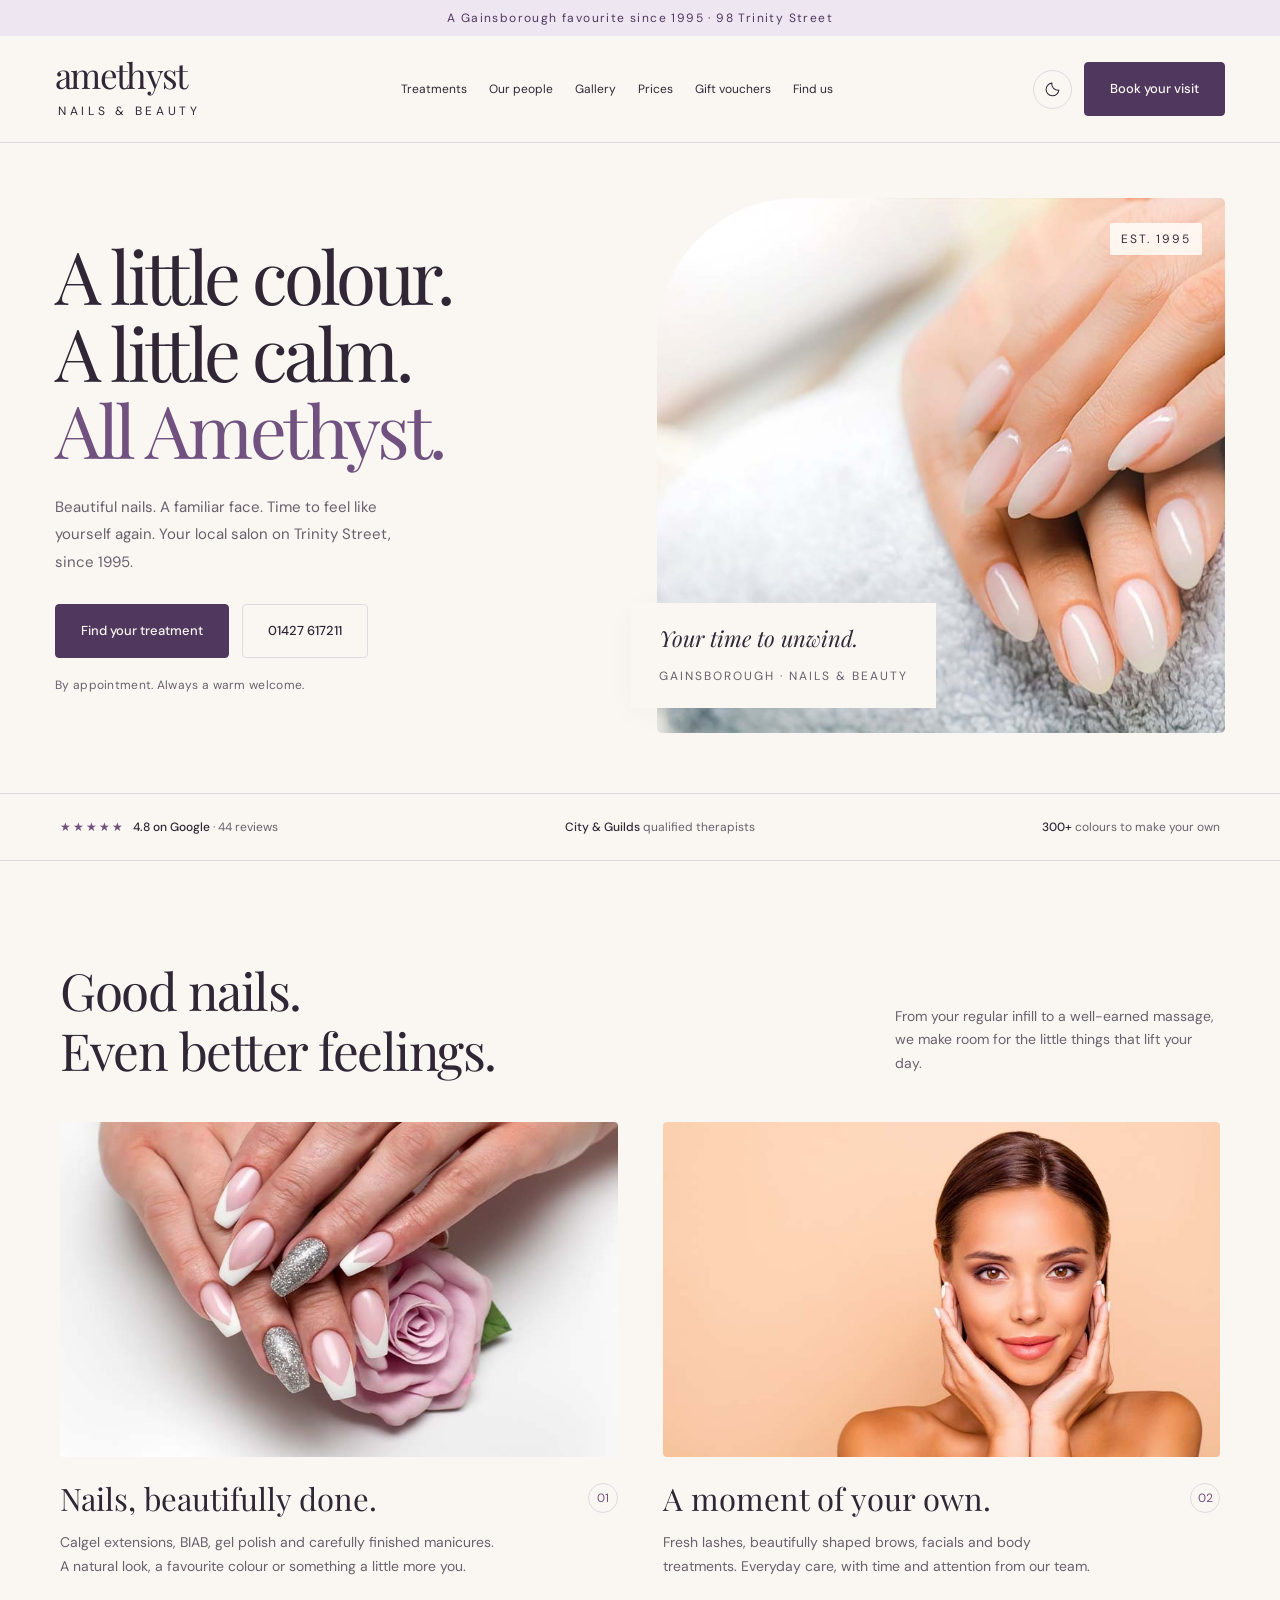
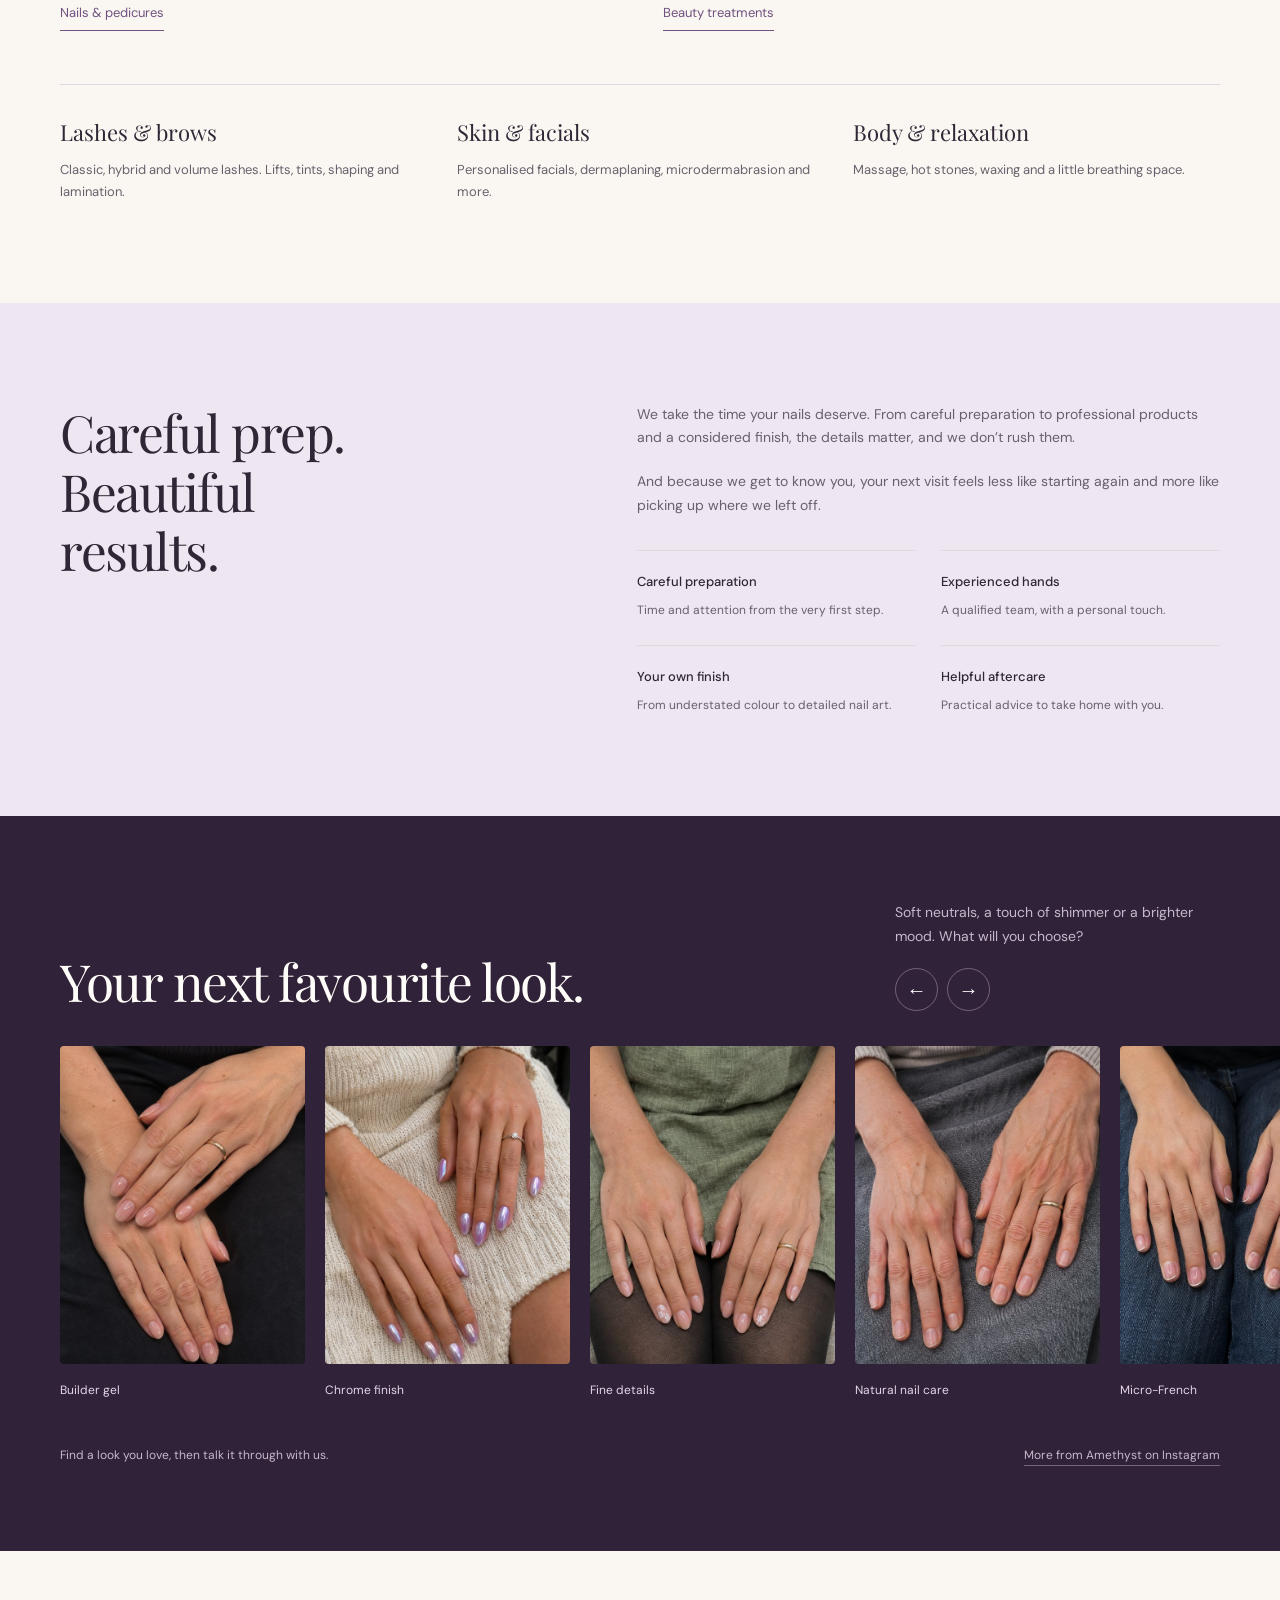
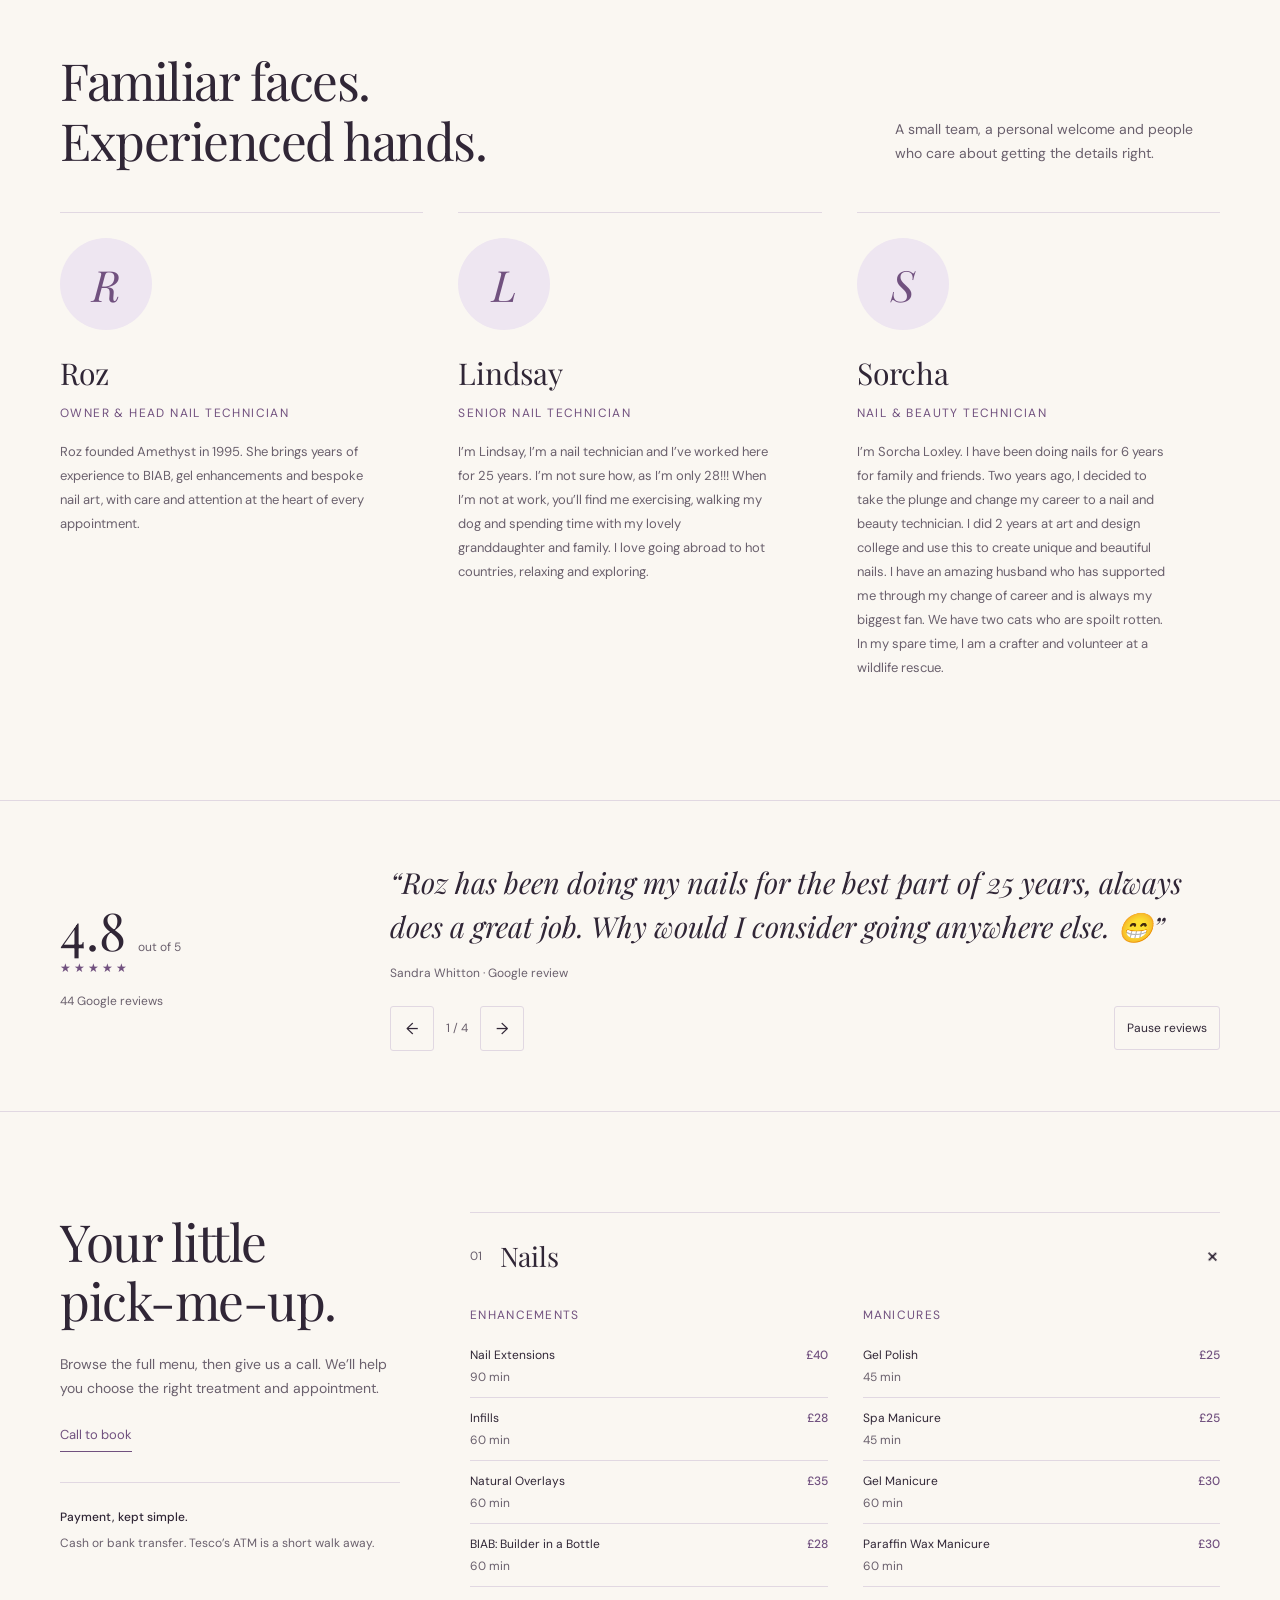
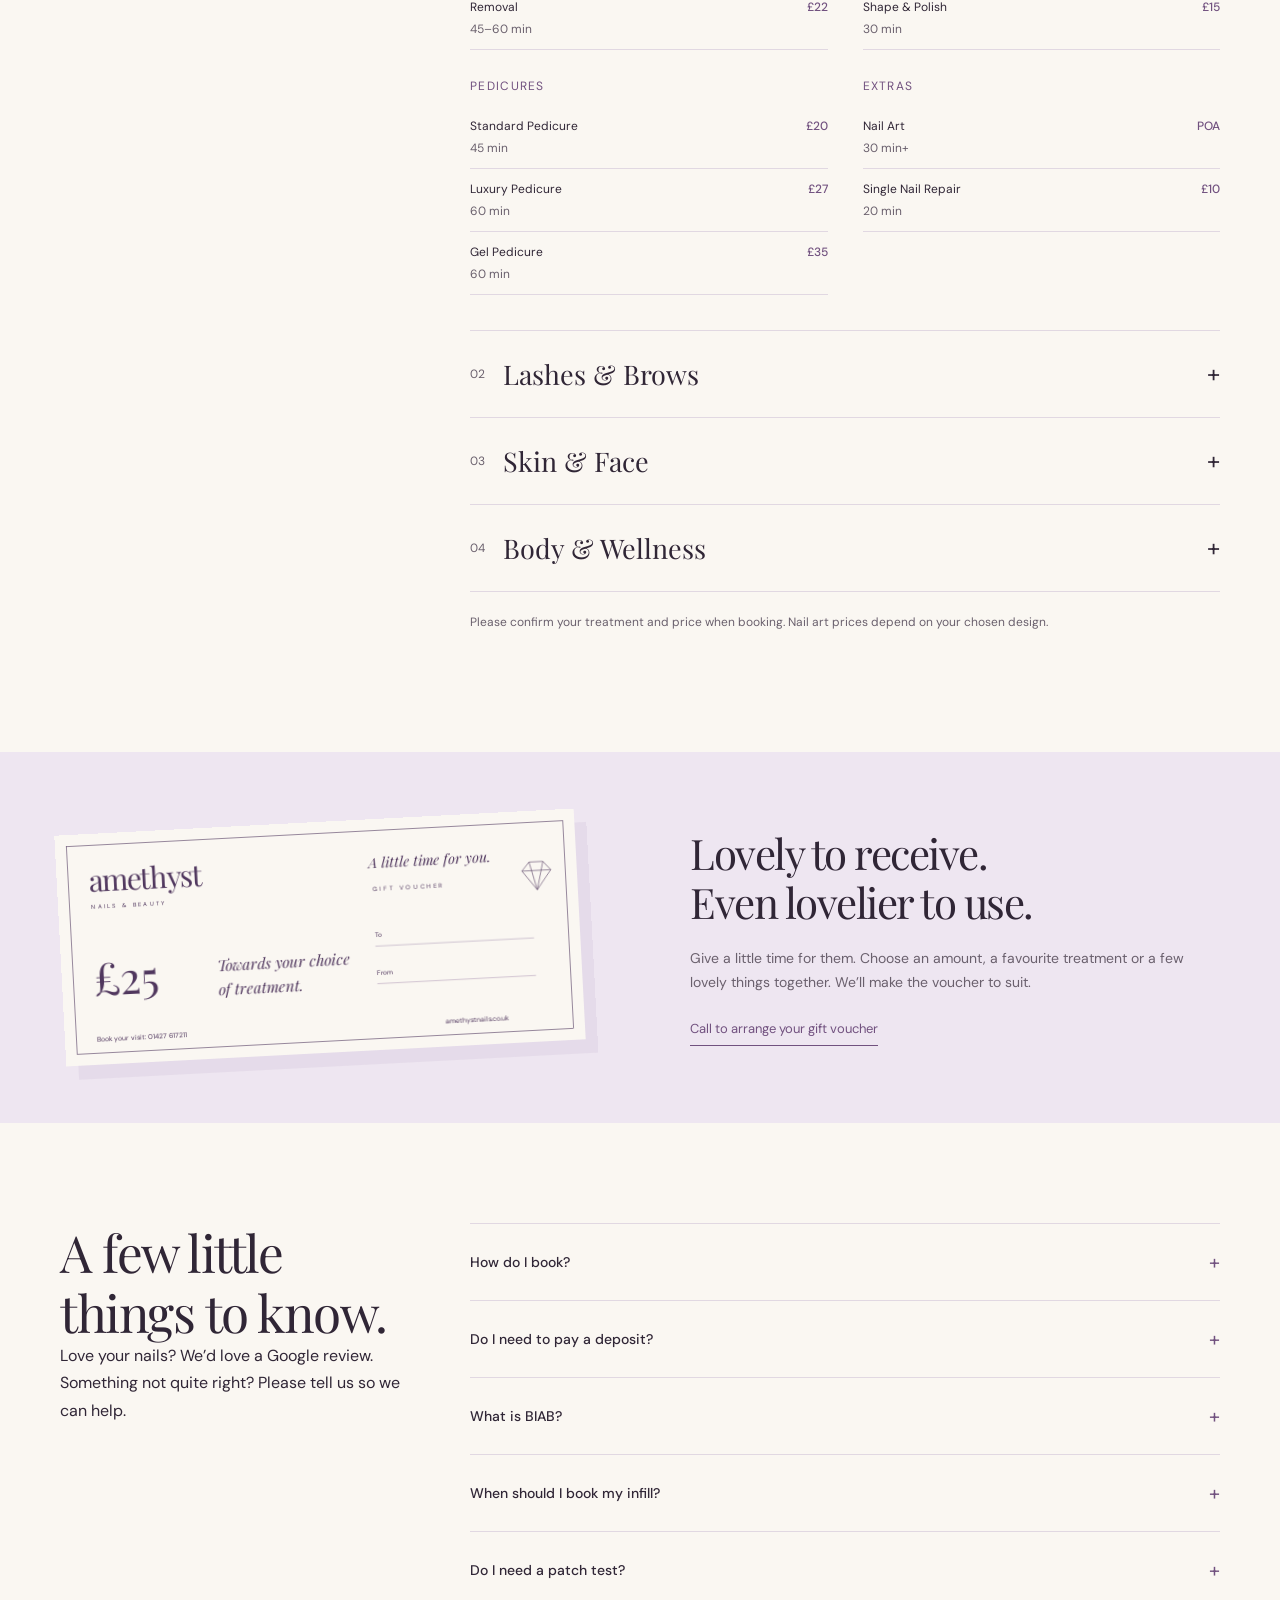
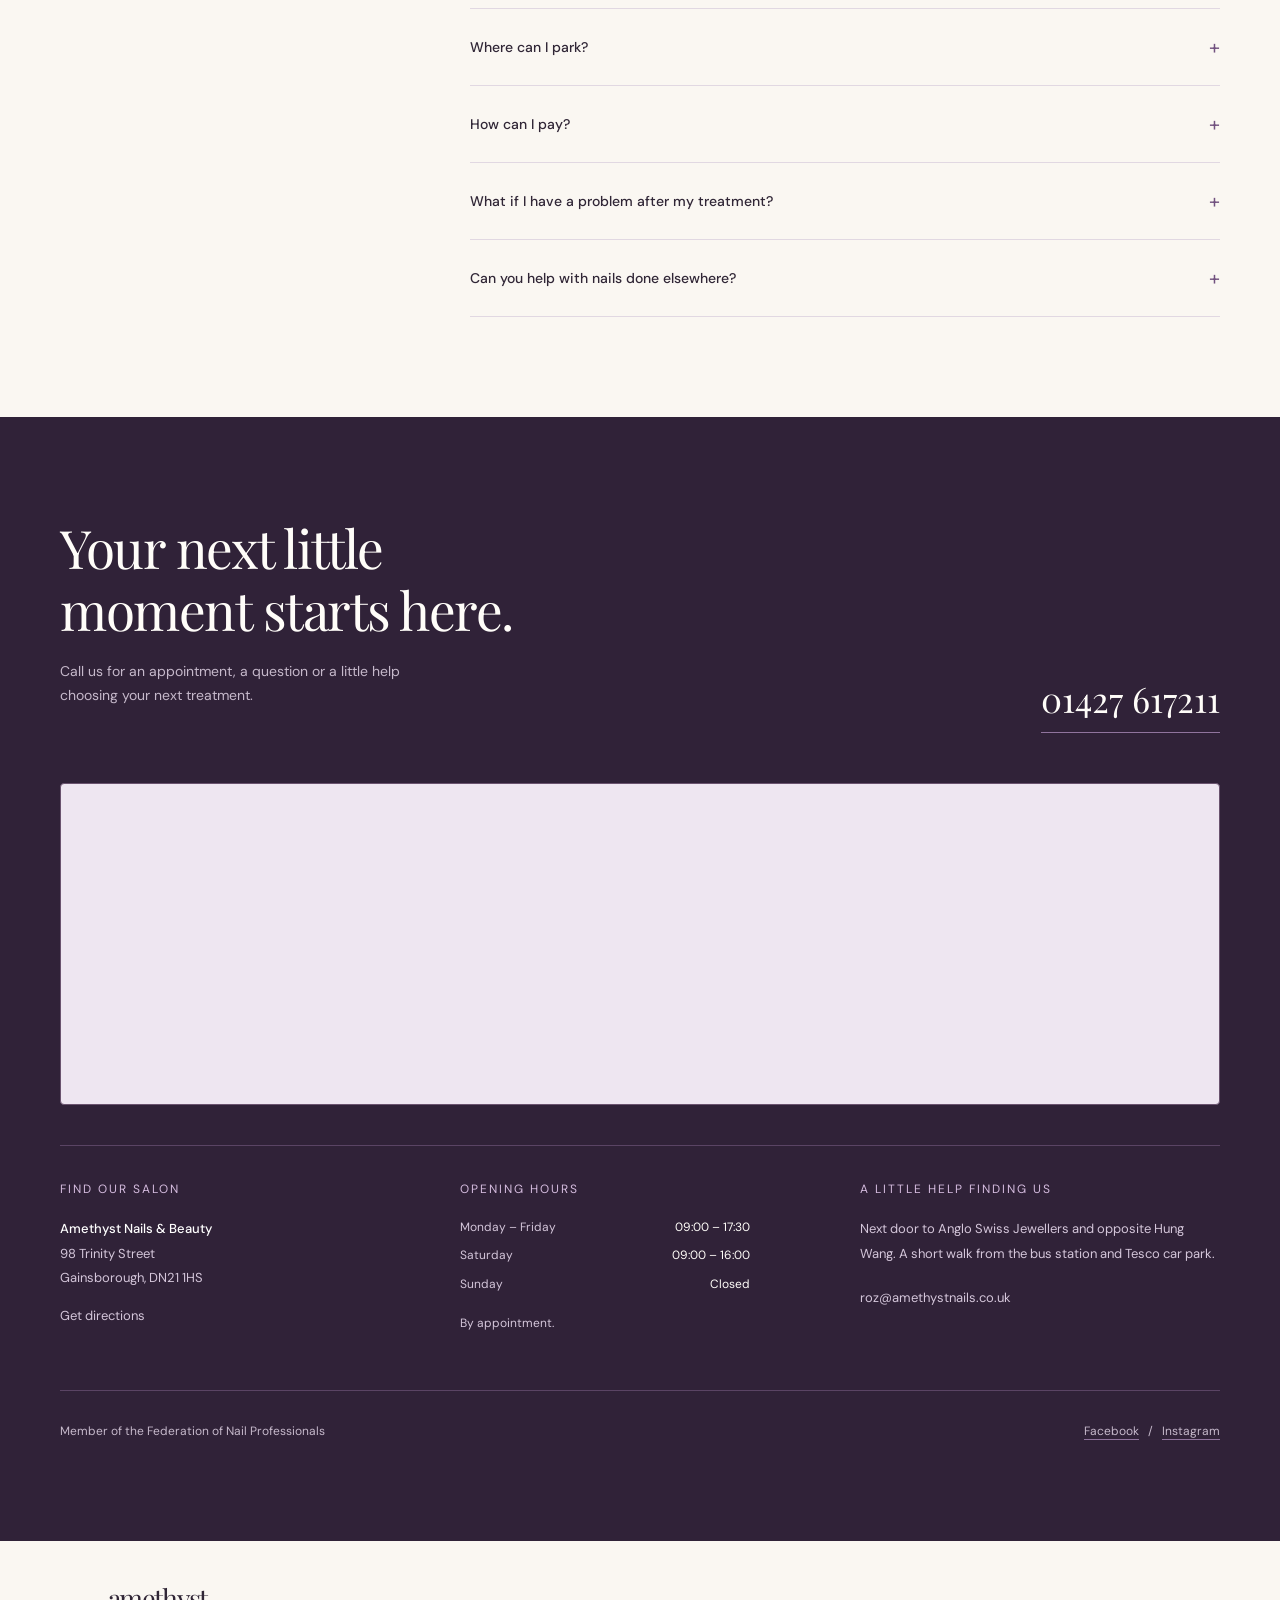
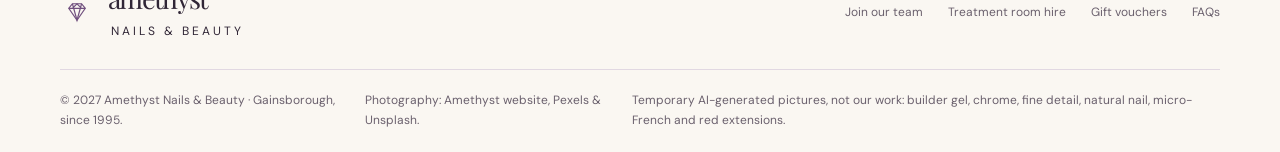
==== commit 2a780afb: "Footer note: say the AI pictures are temporary Co-Authored-By: Claude Sonnet 5.5 <noreply@anthropic." ====
--- a/index.html
+++ b/index.html
@@ -49,4 +49,4 @@
 <section class="gift-section" id="vouchers"><div class="wrap gift-grid"><div class="gift-card voucher-cheque" role="img" aria-label="Amethyst £25 gift voucher, with purple lettering and a fine border on light card"><svg viewBox="0 0 1800 800" xmlns="http://www.w3.org/2000/svg" aria-hidden="true" focusable="false"><rect width="1800" height="800" fill="#faf7f2"/><g fill="#50375e"><rect x="40" y="40" width="1720" height="720" fill="none" stroke="#50375e" stroke-width="2"/><text x="110" y="200" class="voucher-serif" font-size="103" letter-spacing="-5">amethyst</text><text x="115" y="260" class="voucher-sans" font-size="20" letter-spacing="8">NAILS &amp; BEAUTY</text><text x="1080" y="170" class="voucher-serif" font-size="49" font-style="italic">A little time for you.</text><text x="1090" y="250" class="voucher-sans" font-size="21" letter-spacing="9">GIFT VOUCHER</text><path d="m1610 207 26-30h48l26 30-50 67-50-67Z M1610 207h100 M1636 177l24 97 24-97" fill="none" stroke="#50375e" stroke-width="2"/><text x="110" y="560" class="voucher-serif" font-size="152">£25</text><text x="540" y="500" class="voucher-serif" font-size="53" font-style="italic">Towards your choice</text><text x="540" y="580" class="voucher-serif" font-size="53" font-style="italic">of treatment.</text><g class="voucher-sans" font-size="23"><text x="1090" y="410">To</text><text x="1090" y="540">From</text></g><path d="M1090 440h550 M1090 570h550" fill="none" stroke="#b09eb8" stroke-width="2"/><text x="110" y="720" class="voucher-sans" font-size="24">Book your visit: 01427 617211</text><text x="1320" y="720" class="voucher-sans" font-size="24">amethystnails.co.uk</text></g></svg></div><div class="gift-copy"><h2>Lovely to receive.<br>Even lovelier to use.</h2><p>Give a little time for them. Choose an amount, a favourite treatment or a few lovely things together. We’ll make the voucher to suit.</p><a href="tel:01427617211" class="text-link">Call to arrange your gift voucher</a></div></div></section>
 <section class="wrap section faq-grid" id="faq"><div><h2>A few little<br>things to know.</h2><p>Love your nails? We’d love a Google review. Something not quite right? Please tell us so we can help.</p></div><div class="faq-list"><details><summary>How do I book?</summary><p>Call 01427 617211. We book by phone so we can help you choose the right treatment, technician and appointment.</p></details><details><summary>Do I need to pay a deposit?</summary><p>New clients are asked for a 50% non-refundable deposit to secure their appointment. If you can’t make it, please give us as much notice as possible. It gives us a chance to offer your time to someone else.</p></details><details><summary>What is BIAB?</summary><p>Builder in a Bottle is a builder gel used to add structure and strength to natural nails. Ask us whether it suits your nails and the finish you want.</p></details><details><summary>When should I book my infill?</summary><p>We recommend discussing your next appointment with your technician. Our usual infill interval is around two to three weeks, depending on your nails and treatment.</p></details><details><summary>Do I need a patch test?</summary><p>Our eye treatments are patch-tested as standard. Please call before your appointment so we can arrange the appropriate test and timing.</p></details><details><summary>Where can I park?</summary><p>Tesco on Trinity Street is a short walk away. Please check the signs for current parking terms and time limits before leaving your car.</p></details><details><summary>How can I pay?</summary><p>We accept cash or bank transfer. There’s an ATM at nearby Tesco if you need it.</p></details><details><summary>What if I have a problem after my treatment?</summary><p>Please contact the salon as soon as possible so we can take a look and do our best to put it right. We want you to leave happy, and stay that way.</p></details><details><summary>Can you help with nails done elsewhere?</summary><p>Of course. Give us a call for an honest assessment and a price for any repairs or removal.</p></details></div></section>
 <section class="contact-section" id="contact"><div class="wrap section"><div class="contact-top"><div><h2>Your next little<br><em>moment starts here.</em></h2><p>Call us for an appointment, a question or a little help choosing your next treatment.</p></div><a class="contact-phone" href="tel:01427617211">01427 617211</a></div><div class="salon-map"><iframe title="Map to Amethyst Nails &amp; Beauty, 98 Trinity Street, Gainsborough" src="https://maps.google.com/maps?q=Amethyst+Nails+and+Beauty,+98+Trinity+Street,+Gainsborough,+DN21+1HS&amp;z=17&amp;output=embed" width="1160" height="320" loading="lazy" referrerpolicy="no-referrer-when-downgrade" allowfullscreen></iframe></div><div class="visit-grid"><div><h3>Find our salon</h3><address><strong>Amethyst Nails & Beauty</strong><br>98 Trinity Street<br>Gainsborough, DN21 1HS</address><p style="margin-top:13px"><a href="https://www.google.com/maps/search/?api=1&query=Amethyst+Nails+98+Trinity+Street+Gainsborough+DN21+1HS" target="_blank" rel="noopener">Get directions</a></p></div><div><h3>Opening hours</h3><dl class="hours"><dt>Monday – Friday</dt><dd>09:00 – 17:30</dd><dt>Saturday</dt><dd>09:00 – 16:00</dd><dt>Sunday</dt><dd>Closed</dd></dl><p style="margin-top:18px;font-size:12px">By appointment.</p></div><div><h3>A little help finding us</h3><p>Next door to Anglo Swiss Jewellers and opposite Hung Wang. A short walk from the bus station and Tesco car park.</p><p><a href="mailto:roz@amethystnails.co.uk">roz@amethystnails.co.uk</a></p></div></div><div class="contact-bottom"><span>Member of the Federation of Nail Professionals</span><div><a href="https://www.facebook.com/AmethystNails/" target="_blank" rel="noopener">Facebook</a> &nbsp; / &nbsp; <a href="https://www.instagram.com/amethystnails_beauty/" target="_blank" rel="noopener">Instagram</a></div></div></div></section></main>
-<footer class="site-footer"><div class="wrap"><div class="footer-top"><div class="footer-brand"><a class="secret-gem" href="game.html" title="Play Amethyst Glow" aria-label="Play Amethyst Glow"><svg viewBox="0 0 24 24" fill="none" stroke="currentColor" stroke-width="1.3" aria-hidden="true"><path d="m3 8 4-5h10l4 5-9 13L3 8Z"/><path d="M3 8h18M7 3l5 18 5-18M7 8l5-5 5 5"/></svg></a><a class="wordmark" href="#">amethyst<small>Nails & Beauty</small></a></div><nav class="footer-links" aria-label="Footer navigation"><a href="join-the-team.html">Join our team</a><a href="the-small-room.html">Treatment room hire</a><a href="#vouchers">Gift vouchers</a><a href="#faq">FAQs</a></nav></div><div class="footer-bottom"><span>© <span id="copyright-year">2027</span> Amethyst Nails & Beauty · Gainsborough, since 1995.</span><span>Photography: Amethyst website, Pexels & Unsplash.</span><span>AI-generated pictures, not our work: builder gel, chrome, fine detail, natural nail, micro-French and red extensions.</span></div></div></footer><div class="mobile-call"><span>A little time for you.</span><a class="btn" href="tel:01427617211">Call to book</a></div><script src="site.js"></script></body></html>
+<footer class="site-footer"><div class="wrap"><div class="footer-top"><div class="footer-brand"><a class="secret-gem" href="game.html" title="Play Amethyst Glow" aria-label="Play Amethyst Glow"><svg viewBox="0 0 24 24" fill="none" stroke="currentColor" stroke-width="1.3" aria-hidden="true"><path d="m3 8 4-5h10l4 5-9 13L3 8Z"/><path d="M3 8h18M7 3l5 18 5-18M7 8l5-5 5 5"/></svg></a><a class="wordmark" href="#">amethyst<small>Nails & Beauty</small></a></div><nav class="footer-links" aria-label="Footer navigation"><a href="join-the-team.html">Join our team</a><a href="the-small-room.html">Treatment room hire</a><a href="#vouchers">Gift vouchers</a><a href="#faq">FAQs</a></nav></div><div class="footer-bottom"><span>© <span id="copyright-year">2027</span> Amethyst Nails & Beauty · Gainsborough, since 1995.</span><span>Photography: Amethyst website, Pexels & Unsplash.</span><span>Temporary AI-generated pictures, not our work: builder gel, chrome, fine detail, natural nail, micro-French and red extensions.</span></div></div></footer><div class="mobile-call"><span>A little time for you.</span><a class="btn" href="tel:01427617211">Call to book</a></div><script src="site.js"></script></body></html>
